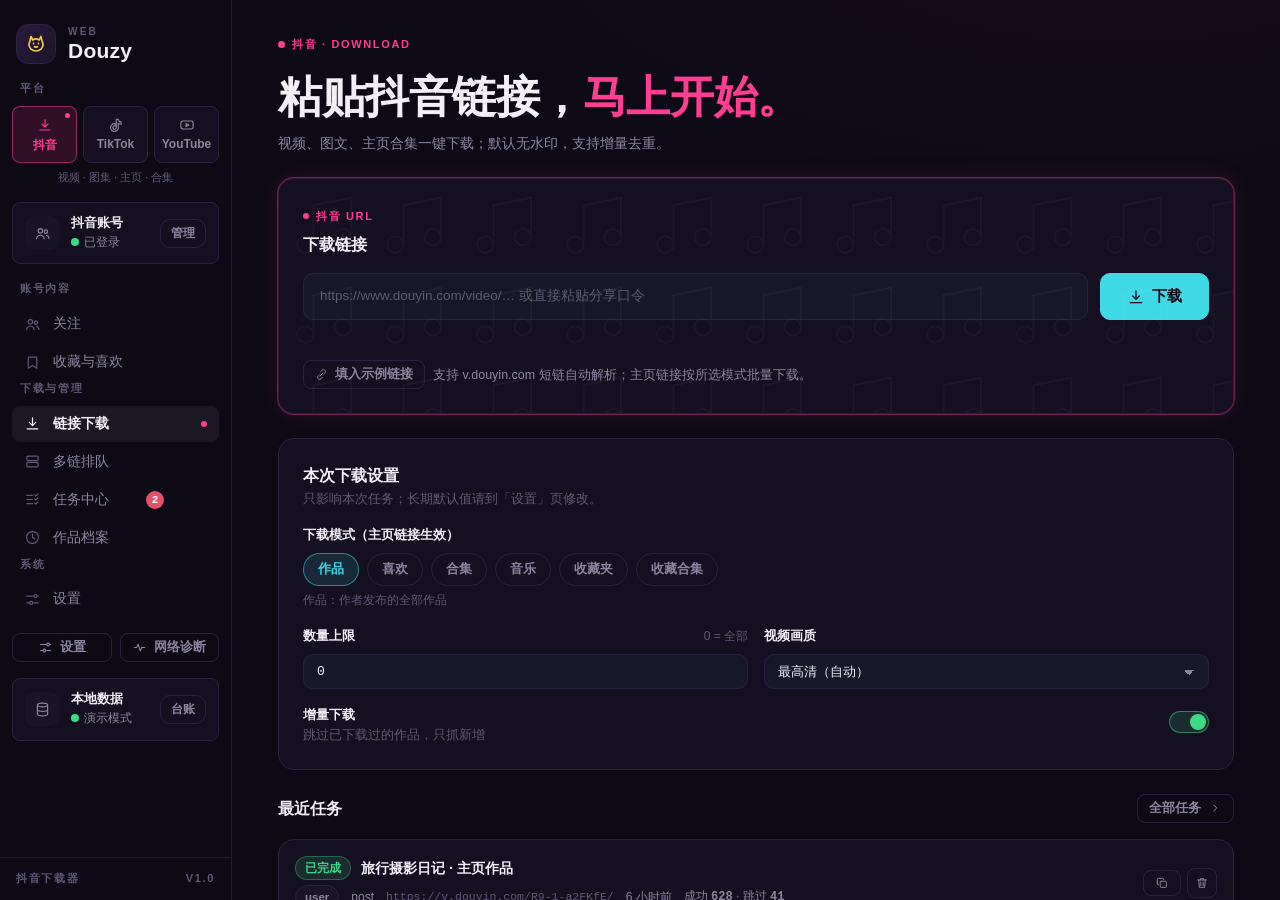
==== modules/douyin/webui/index.html @ 0e6dcd8a "baseline: pre-integration (dark-purple Douzy WebUI + tkinter entry, restored from backup-webui-20260" ====
<!DOCTYPE html>
<html lang="zh-CN">
<head>
  <meta charset="UTF-8">
  <meta name="viewport" content="width=device-width, initial-scale=1.0">
  <meta name="description" content="抖音下载器 Web UI — 按官方桌面端 Douzy 参考实现的网页版工作台">
  <title>Douzy · 抖音下载器 Web UI</title>
  <link rel="icon" type="image/png" href="assets/img/logo.png">
  <!-- 设计系统（改主题只动 tokens.css） -->
  <link rel="stylesheet" href="assets/css/tokens.css">
  <link rel="stylesheet" href="assets/css/base.css">
  <link rel="stylesheet" href="assets/css/layout.css">
  <link rel="stylesheet" href="assets/css/components.css">
</head>
<body>
  <noscript>
    <p style="padding:24px;font-family:sans-serif">本应用需要启用 JavaScript 才能运行。</p>
  </noscript>
  <!-- 应用根节点：app.js 会渲染侧边栏 + 主内容区 -->
  <div id="app"></div>

  <!-- 依赖顺序：配置 → 图标 → 工具 → 数据 → 存储 → API → 路由 → 组件 → 骨架 → 页面 -->
  <script src="assets/js/config.js"></script>
  <script src="assets/js/icons.js"></script>
  <script src="assets/js/utils.js"></script>
  <script src="assets/js/mock-data.js"></script>
  <script src="assets/js/store.js"></script>
  <script src="assets/js/api.js"></script>
  <script src="assets/js/router.js"></script>
  <script src="assets/js/components.js"></script>
  <script src="assets/js/app.js"></script>
  <script src="assets/js/pages/workbench.js"></script>
  <script src="assets/js/pages/tasks.js"></script>
  <script src="assets/js/pages/creators.js"></script>
  <script src="assets/js/pages/favorites.js"></script>
  <script src="assets/js/pages/queue.js"></script>
  <script src="assets/js/pages/archive.js"></script>
  <script src="assets/js/pages/settings.js"></script>
</body>
</html>
---- modules/douyin/webui/assets/css/tokens.css ----
/* ============================================================
 * tokens.css — 设计变量（全站唯一取色/取尺寸来源）
 * ------------------------------------------------------------
 * ★ 改主题 = 只改这个文件。
 *   色板取自官方桌面端参考截图（深色紫黑底 + 抖音品红/青双色）。
 *   间距系统为 8pt 网格（4/8/12/16/24/32/48/64）。
 *   想做浅色主题：在 [data-theme="light"] 里覆盖同名变量即可。
 * ============================================================ */
:root {
  /* —— 基底 —— */
  --bg: #0d0a16;            /* 页面背景（带紫调近黑，勿改纯黑） */
  --bg-soft: #100c1c;       /* 略亮一档的背景 */
  --panel: #151021;         /* 卡片/面板底 */
  --panel-2: #1a1428;       /* 悬浮/第二层面板 */
  --line: #2a2340;          /* 描边/分隔线（低饱和紫灰） */
  --line-soft: #221b34;     /* 更弱的分隔线 */

  /* —— 品牌强调（双色体系） —— */
  --pink: #ff3e93;          /* 抖音品红：标题强调、选中态、品牌点 */
  --pink-soft: rgba(255, 62, 147, 0.14);
  --cyan: #3fd8e5;          /* 青色：主按钮、输入框焦点、链接 */
  --cyan-dim: rgba(63, 216, 229, 0.12);

  /* —— 语义状态（功能性用色，不参与装饰） —— */
  --green: #3ddc84;
  --green-soft: rgba(61, 220, 132, 0.14);
  --red: #e0536b;
  --red-soft: rgba(224, 83, 107, 0.16);
  --amber: #f5c84c;         /* 猫黄，兼作警告色 */
  --amber-soft: rgba(245, 200, 76, 0.14);

  /* —— 文字层级 —— */
  --text: #f2eff7;
  --muted: #8b86a0;
  --faint: #5e5875;
  --invert: #0d0a16;        /* 实色按钮上的深色文字 */

  /* —— 字体（不依赖任何远程字体） —— */
  --font-sans: "MiSans", "HarmonyOS Sans SC", "PingFang SC", "Microsoft YaHei", "Noto Sans SC", sans-serif;
  --font-mono: "JetBrains Mono", "Cascadia Code", "SF Mono", Consolas, "Courier New", monospace;

  /* —— 字号阶梯 —— */
  --fs-display: 44px;   /* 工作台大标题 */
  --fs-h1: 22px;        /* 页标题 */
  --fs-h2: 16px;        /* 卡片标题 */
  --fs-body: 14px;      /* 正文 */
  --fs-small: 12.5px;   /* 次要信息 */
  --fs-label: 11px;     /* 标签/大字距小字 */

  /* —— 间距（8pt 网格） —— */
  --sp-1: 4px;
  --sp-2: 8px;
  --sp-3: 12px;
  --sp-4: 16px;
  --sp-5: 24px;
  --sp-6: 32px;
  --sp-7: 48px;
  --sp-8: 64px;

  /* —— 圆角（跟随参考：卡大、控件中、徽章全圆） —— */
  --r-card: 16px;
  --r-input: 10px;
  --r-small: 8px;
  --r-pill: 999px;

  /* —— 布局尺寸 —— */
  --sidebar-w: 232px;
  --content-max: 1020px;    /* 参考界面主内容列宽 */

  /* —— 描边光效（选中态/主卡片的品牌光晕，仅小面积使用） —— */
  --glow-pink: 0 0 0 1px rgba(255, 62, 147, 0.4), 0 0 24px rgba(255, 62, 147, 0.12);
  --glow-cyan: 0 0 0 1px rgba(63, 216, 229, 0.45), 0 0 20px rgba(63, 216, 229, 0.1);

  /* —— 动效 —— */
  --ease: cubic-bezier(0.16, 1, 0.3, 1);
  --t-fast: 0.16s var(--ease);
  --t-med: 0.3s var(--ease);

  /* —— z-index 层级（全站只用这五档） —— */
  --z-nav: 10;
  --z-modal: 60;
  --z-toast: 80;
}

/* 浅色主题占位：设置页切换主题时给 <html> 加 data-theme="light" */
[data-theme="light"] {
  --bg: #f4f2f8;
  --bg-soft: #edeaf4;
  --panel: #ffffff;
  --panel-2: #faf8fd;
  --line: #ddd7ea;
  --line-soft: #e9e5f2;
  --pink: #e0297c;
  --pink-soft: rgba(224, 41, 124, 0.1);
  --cyan: #0899a8;
  --cyan-dim: rgba(8, 153, 168, 0.1);
  --green: #14934f;
  --green-soft: rgba(20, 147, 79, 0.12);
  --red: #c43a52;
  --red-soft: rgba(196, 58, 82, 0.12);
  --amber: #a87b16;
  --amber-soft: rgba(168, 123, 22, 0.12);
  --text: #221d31;
  --muted: #6b6580;
  --faint: #9c96ae;
  --invert: #ffffff;
}
---- modules/douyin/webui/assets/css/base.css ----
/* ============================================================
 * base.css — Reset 与基础元素
 * ============================================================ */
*,
*::before,
*::after {
  box-sizing: border-box;
}

html,
body {
  margin: 0;
  padding: 0;
  height: 100%;
}

body {
  background: var(--bg);
  color: var(--text);
  font-family: var(--font-sans);
  font-size: var(--fs-body);
  line-height: 1.6;
  -webkit-font-smoothing: antialiased;
  text-rendering: optimizeLegibility;
}

/* 页面级滚动放在主内容区，侧边栏固定 */
#app {
  display: flex;
  height: 100vh;
  overflow: hidden;
}

h1, h2, h3, h4, p {
  margin: 0;
}

a {
  color: var(--cyan);
  text-decoration: none;
}

a:hover {
  text-decoration: underline;
}

code,
.mono {
  font-family: var(--font-mono);
  font-size: 0.92em;
}

button {
  font-family: inherit;
}

::selection {
  background: var(--pink-soft);
  color: var(--text);
}

/* 焦点可见性（键盘可达性） */
:focus-visible {
  outline: 2px solid var(--cyan);
  outline-offset: 2px;
  border-radius: 4px;
}

/* 滚动条（深色系） */
::-webkit-scrollbar {
  width: 10px;
  height: 10px;
}
::-webkit-scrollbar-thumb {
  background: var(--line);
  border-radius: 5px;
  border: 2px solid var(--bg);
}
::-webkit-scrollbar-thumb:hover {
  background: var(--faint);
}
::-webkit-scrollbar-track {
  background: transparent;
}

/* 图标基线对齐 */
.i {
  flex: none;
  vertical-align: -0.18em;
}

/* 大字距小标签（DESKTOP / Download 等） */
.tag-caps {
  font-size: var(--fs-label);
  letter-spacing: 0.15em;
  text-transform: uppercase;
  color: var(--faint);
  font-weight: 600;
}

/* 数字统一等宽 */
.num {
  font-family: var(--font-mono);
  font-variant-numeric: tabular-nums;
}

/* 无障碍：仅屏幕阅读器可见 */
.sr-only {
  position: absolute;
  width: 1px;
  height: 1px;
  padding: 0;
  margin: -1px;
  overflow: hidden;
  clip: rect(0 0 0 0);
  white-space: nowrap;
  border: 0;
}

/* 动效偏好：减少动画 */
@media (prefers-reduced-motion: reduce) {
  *,
  *::before,
  *::after {
    animation-duration: 0.01ms !important;
    animation-iteration-count: 1 !important;
    transition-duration: 0.01ms !important;
  }
}
---- modules/douyin/webui/assets/css/layout.css ----
/* ============================================================
 * layout.css — 应用骨架布局（侧边栏 / 主区 / 内容列 / 响应式）
 * ============================================================ */

/* ---------- 侧边栏 ---------- */
.sidebar {
  width: var(--sidebar-w);
  flex: none;
  display: flex;
  flex-direction: column;
  border-right: 1px solid var(--line-soft);
  background: var(--bg);
  overflow-y: auto;
  overflow-x: hidden;
  position: relative;
  z-index: var(--z-nav);
}

/* Logo 区 */
.brand {
  padding: var(--sp-5) var(--sp-4) var(--sp-4);
  display: flex;
  align-items: center;
  gap: var(--sp-3);
}

.brand__mark {
  width: 40px;
  height: 40px;
  border-radius: 12px;
  background: linear-gradient(135deg, #2a1b3d, #1a1428);
  border: 1px solid var(--line);
  display: grid;
  place-items: center;
  color: var(--amber);
}

.brand__word {
  font-size: 21px;
  font-weight: 800;
  letter-spacing: 0.01em;
  color: var(--text);
  line-height: 1.1;
}

.brand__env {
  display: block;
  font-size: 10px;
  letter-spacing: 0.22em;
  color: var(--faint);
  font-weight: 600;
  margin-bottom: 2px;
}

/* 侧边栏分区 */
.side-section {
  padding: 0 var(--sp-3) var(--sp-4);
}

.side-label {
  padding: 0 var(--sp-2) var(--sp-2);
}

/* 平台分段控件 */
.platform-switch {
  display: grid;
  grid-template-columns: repeat(3, 1fr);
  gap: 6px;
}

.platform-btn {
  position: relative;
  display: flex;
  flex-direction: column;
  align-items: center;
  gap: 3px;
  padding: 10px 4px 8px;
  background: var(--panel);
  border: 1px solid var(--line);
  border-radius: var(--r-small);
  color: var(--muted);
  cursor: pointer;
  font-size: 12px;
  font-weight: 600;
  transition: color var(--t-fast), border-color var(--t-fast), background var(--t-fast);
}

.platform-btn .i {
  margin-bottom: 1px;
}

.platform-btn:hover {
  color: var(--text);
  border-color: var(--faint);
}

.platform-btn.is-active {
  color: var(--pink);
  border-color: rgba(255, 62, 147, 0.5);
  background: var(--pink-soft);
}

.platform-btn.is-active[data-dot="cyan"] {
  color: var(--cyan);
  border-color: rgba(63, 216, 229, 0.5);
  background: var(--cyan-dim);
}

.platform-btn.is-active[data-dot="red"] {
  color: #ff6b57;
  border-color: rgba(255, 107, 87, 0.5);
  background: rgba(255, 107, 87, 0.12);
}

.platform-btn__dot {
  position: absolute;
  top: 6px;
  right: 6px;
  width: 5px;
  height: 5px;
  border-radius: 50%;
  background: var(--pink);
  opacity: 0;
  transition: opacity var(--t-fast);
}

.platform-btn.is-active .platform-btn__dot {
  opacity: 1;
}

.platform-sub {
  margin: 6px 2px 0;
  font-size: 11px;
  color: var(--faint);
  text-align: center;
  min-height: 16px;
}

/* 账号卡 / 数据卡 */
.side-card {
  display: flex;
  align-items: center;
  gap: var(--sp-3);
  padding: var(--sp-3);
  background: var(--panel);
  border: 1px solid var(--line);
  border-radius: var(--r-small);
}

.side-card__icon {
  width: 34px;
  height: 34px;
  flex: none;
  border-radius: 9px;
  display: grid;
  place-items: center;
  background: var(--panel-2);
  color: var(--muted);
}

.side-card__body {
  flex: 1;
  min-width: 0;
}

.side-card__title {
  font-size: 13px;
  font-weight: 600;
  color: var(--text);
  line-height: 1.3;
}

.side-card__meta {
  display: flex;
  align-items: center;
  gap: 5px;
  font-size: 11.5px;
  color: var(--muted);
  margin-top: 1px;
}

.side-card .btn--ghost {
  padding: 5px 10px;
  font-size: 12px;
}

/* 菜单 */
.nav {
  display: flex;
  flex-direction: column;
  gap: 2px;
}

.nav__item {
  display: flex;
  align-items: center;
  gap: var(--sp-3);
  width: 100%;
  padding: 9px var(--sp-3);
  border: 0;
  border-radius: var(--r-small);
  background: transparent;
  color: var(--muted);
  font-size: 13.5px;
  font-weight: 500;
  text-align: left;
  cursor: pointer;
  transition: background var(--t-fast), color var(--t-fast);
}

.nav__item .i {
  color: var(--faint);
  transition: color var(--t-fast);
}

.nav__item:hover {
  background: rgba(255, 255, 255, 0.04);
  color: var(--text);
}

.nav__item:hover .i {
  color: var(--muted);
}

.nav__item.is-active {
  background: rgba(255, 255, 255, 0.06);
  color: var(--text);
  font-weight: 600;
}

.nav__item.is-active .i {
  color: var(--text);
}

.nav__item.is-active .nav__dot {
  opacity: 1;
}

.nav__dot {
  width: 6px;
  height: 6px;
  border-radius: 50%;
  background: var(--pink);
  margin-left: auto;
  opacity: 0;
  transition: opacity var(--t-fast);
}

.nav__badge {
  margin-left: auto;
  min-width: 18px;
  height: 18px;
  padding: 0 6px;
  border-radius: var(--r-pill);
  background: var(--red);
  color: #fff;
  font-size: 11px;
  font-weight: 700;
  display: inline-flex;
  align-items: center;
  justify-content: center;
  font-family: var(--font-mono);
}

.nav__badge[hidden] {
  display: none;
}

/* 系统按钮排 */
.side-actions {
  display: grid;
  grid-template-columns: 1fr 1fr;
  gap: 8px;
}

.side-actions .btn {
  justify-content: center;
}

/* 底部版本条 */
.side-footer {
  margin-top: auto;
  padding: var(--sp-3) var(--sp-4);
  display: flex;
  justify-content: space-between;
  border-top: 1px solid var(--line-soft);
}

/* ---------- 主区 ---------- */
.main {
  flex: 1;
  min-width: 0;
  overflow-y: auto;
  background: var(--bg);
  background-image: radial-gradient(1200px 500px at 85% -10%, rgba(255, 62, 147, 0.05), transparent 60%);
}

.content {
  max-width: var(--content-max);
  margin: 0 auto;
  padding: var(--sp-6) var(--sp-6) var(--sp-8);
}

/* 面包屑 */
.crumb {
  display: inline-flex;
  align-items: center;
  gap: 7px;
  font-size: var(--fs-label);
  letter-spacing: 0.15em;
  text-transform: uppercase;
  color: var(--acc, var(--pink));
  font-weight: 700;
}

.crumb__dot {
  width: 7px;
  height: 7px;
  border-radius: 50%;
  background: var(--acc, var(--pink));
}

/* 页标题 */
.page-head {
  margin: var(--sp-4) 0 var(--sp-5);
}

.page-title {
  font-size: var(--fs-display);
  font-weight: 800;
  line-height: 1.22;
  letter-spacing: -0.01em;
}

.page-title .accent {
  color: var(--acc, var(--pink));
}

.page-sub {
  margin-top: var(--sp-2);
  color: var(--muted);
  font-size: var(--fs-body);
  max-width: 62ch;
}

/* 紧凑版页头（非工作台页面） */
.page-head--compact .page-title {
  font-size: var(--fs-h1);
}

.page-head--compact {
  margin-bottom: var(--sp-5);
}

.page-head__row {
  display: flex;
  align-items: flex-end;
  justify-content: space-between;
  gap: var(--sp-4);
  flex-wrap: wrap;
}

/* ---------- 响应式 ---------- */
@media (max-width: 1180px) {
  :root {
    --content-max: 100%;
  }
}

@media (max-width: 900px) {
  #app {
    flex-direction: column;
  }

  .sidebar {
    width: 100%;
    border-right: 0;
    border-bottom: 1px solid var(--line-soft);
    flex-direction: row;
    flex-wrap: wrap;
    align-items: center;
    gap: var(--sp-2);
    padding: var(--sp-2) var(--sp-3);
    overflow: visible;
  }

  .brand {
    padding: 0;
  }

  .brand__word {
    font-size: 16px;
  }

  .brand__mark {
    width: 32px;
    height: 32px;
    border-radius: 9px;
  }

  .side-section {
    padding: 0;
    display: flex;
    align-items: center;
    gap: var(--sp-2);
  }

  .side-label {
    display: none;
  }

  .platform-switch {
    display: flex;
  }

  .platform-btn {
    flex-direction: row;
    padding: 6px 10px;
    gap: 5px;
  }

  .platform-btn .i {
    margin: 0;
  }

  .platform-sub,
  .side-card,
  .side-actions,
  .side-footer {
    display: none;
  }

  .nav {
    flex-direction: row;
    flex-wrap: wrap;
    gap: 4px;
  }

  .nav__item {
    padding: 6px 10px;
    font-size: 12.5px;
  }

  .main {
    overflow: visible;
  }

  .content {
    padding: var(--sp-4);
  }

  .page-title {
    font-size: 30px;
  }
}

@media (max-width: 560px) {
  .page-title {
    font-size: 24px;
  }

  .content {
    padding: var(--sp-3);
  }
}
---- modules/douyin/webui/assets/css/components.css ----
/* ============================================================
 * components.css — 可复用组件样式
 * ------------------------------------------------------------
 * 组件清单：按钮 / 输入组 / 卡片 / 徽章 / 状态点 / 表格 /
 * 列表行 / 空态 / 加载骨架 / 进度条 / 弹窗 / 提示条 / 表单控件 /
 * 头像 / 封面占位 / 错误面板 / 分页切换(tab)
 * ============================================================ */

/* ---------- 按钮 ---------- */
.btn {
  display: inline-flex;
  align-items: center;
  justify-content: center;
  gap: 7px;
  padding: 9px 16px;
  border-radius: var(--r-input);
  border: 1px solid var(--line);
  background: var(--panel);
  color: var(--text);
  font-size: 13.5px;
  font-weight: 600;
  cursor: pointer;
  transition: transform var(--t-fast), background var(--t-fast),
    border-color var(--t-fast), color var(--t-fast), opacity var(--t-fast);
  white-space: nowrap;
  user-select: none;
}

.btn:hover {
  border-color: var(--faint);
  background: var(--panel-2);
}

.btn:active {
  transform: translateY(1px) scale(0.99);
}

.btn:disabled {
  opacity: 0.45;
  cursor: not-allowed;
  transform: none;
}

.btn--primary {
  background: var(--cyan);
  border-color: var(--cyan);
  color: var(--invert);
  font-weight: 700;
}

.btn--primary:hover {
  background: #5fe0eb;
  border-color: #5fe0eb;
}

.btn--pink {
  background: var(--pink);
  border-color: var(--pink);
  color: #fff;
  font-weight: 700;
}

.btn--pink:hover {
  background: #ff5da4;
  border-color: #ff5da4;
}

.btn--ghost {
  background: transparent;
  border-color: var(--line);
  color: var(--muted);
}

.btn--ghost:hover {
  color: var(--text);
  border-color: var(--faint);
  background: transparent;
}

.btn--danger {
  background: transparent;
  border-color: rgba(224, 83, 107, 0.5);
  color: var(--red);
}

.btn--danger:hover {
  background: var(--red-soft);
  border-color: var(--red);
}

.btn--sm {
  padding: 5px 11px;
  font-size: 12.5px;
  border-radius: var(--r-small);
}

.btn--icon {
  padding: 7px;
  border-radius: var(--r-small);
}

.btn--lg {
  padding: 13px 26px;
  font-size: 15px;
}

/* ---------- 输入组（大输入框 + 主按钮，工作台核心控件） ---------- */
.input-group {
  display: flex;
  gap: var(--sp-3);
  align-items: stretch;
}

.input,
.input-group input,
.input-group textarea,
select.input,
textarea.input {
  flex: 1;
  min-width: 0;
  padding: 13px 16px;
  border-radius: var(--r-input);
  border: 1px solid var(--line);
  background: rgba(63, 216, 229, 0.04);
  color: var(--text);
  font-family: var(--font-mono);
  font-size: 13.5px;
  transition: border-color var(--t-fast), box-shadow var(--t-fast), background var(--t-fast);
}

.input::placeholder {
  color: var(--faint);
  font-family: var(--font-sans);
}

.input:focus {
  outline: none;
  border-color: var(--cyan);
  box-shadow: var(--glow-cyan);
  background: rgba(63, 216, 229, 0.06);
}

.input.is-invalid {
  border-color: var(--red);
  background: var(--red-soft);
}

textarea.input {
  resize: vertical;
  min-height: 120px;
  line-height: 1.7;
}

select.input {
  font-family: var(--font-sans);
  appearance: none;
  background-image: linear-gradient(45deg, transparent 50%, var(--muted) 50%),
    linear-gradient(135deg, var(--muted) 50%, transparent 50%);
  background-position: calc(100% - 19px) 55%, calc(100% - 14px) 55%;
  background-size: 5px 5px;
  background-repeat: no-repeat;
  padding-right: 36px;
  cursor: pointer;
}

select.input option {
  background: var(--panel);
  color: var(--text);
}

/* ---------- 平台强调色（工作台页面容器上加 .acc-xxx） ---------- */
.acc-pink  { --acc: var(--pink);  --acc-soft: var(--pink-soft);  --acc-glow: var(--glow-pink); }
.acc-cyan  { --acc: var(--cyan);  --acc-soft: var(--cyan-dim);   --acc-glow: var(--glow-cyan); }
.acc-amber { --acc: var(--amber); --acc-soft: var(--amber-soft); --acc-glow: 0 0 0 1px rgba(245, 200, 76, 0.45), 0 0 20px rgba(245, 200, 76, 0.1); }

/* ---------- 卡片 ---------- */
.card {
  background: var(--panel);
  border: 1px solid var(--line);
  border-radius: var(--r-card);
  padding: var(--sp-5);
  position: relative;
}

.card--hero {
  border-color: var(--acc-soft, rgba(255, 62, 147, 0.35));
  box-shadow: var(--acc-glow, var(--glow-pink));
  overflow: hidden;
}

.card--hero::before {
  content: "";
  position: absolute;
  inset: 0;
  background-image: url("data:image/svg+xml,%3Csvg xmlns='http://www.w3.org/2000/svg' width='90' height='90' viewBox='0 0 24 24' fill='none' stroke='%23ffffff' stroke-width='0.5'%3E%3Ccircle cx='7' cy='17.5' r='2.2'/%3E%3Ccircle cx='17' cy='15.5' r='2.2'/%3E%3Cpath d='M9.2 17.5V7l10-2v10.5'/%3E%3C/svg%3E");
  opacity: 0.035;
  pointer-events: none;
}

.card--flat {
  padding: 0;
  overflow: hidden;
}

.card__label {
  display: inline-flex;
  align-items: center;
  gap: 7px;
  font-size: var(--fs-label);
  letter-spacing: 0.15em;
  text-transform: uppercase;
  color: var(--acc, var(--pink));
  font-weight: 700;
}

.card__label-dot {
  width: 6px;
  height: 6px;
  border-radius: 50%;
  background: var(--acc, var(--pink));
}

.card__title {
  font-size: var(--fs-h2);
  font-weight: 700;
  margin-top: 6px;
}

/* 分区卡片网格 */
.grid {
  display: grid;
  gap: var(--sp-4);
}

.grid--2 {
  grid-template-columns: repeat(2, 1fr);
}

.grid--3 {
  grid-template-columns: repeat(3, 1fr);
}

.grid--4 {
  grid-template-columns: repeat(4, 1fr);
}

@media (max-width: 900px) {
  .grid--3,
  .grid--4 {
    grid-template-columns: repeat(2, 1fr);
  }
}

@media (max-width: 560px) {
  .grid--2,
  .grid--3,
  .grid--4 {
    grid-template-columns: 1fr;
  }
}

/* ---------- 徽章 / 状态 ---------- */
.badge {
  display: inline-flex;
  align-items: center;
  gap: 5px;
  padding: 2px 9px;
  border-radius: var(--r-pill);
  font-size: 11.5px;
  font-weight: 600;
  border: 1px solid var(--line);
  color: var(--muted);
  background: var(--panel-2);
  white-space: nowrap;
}

.badge--green { color: var(--green); border-color: rgba(61, 220, 132, 0.35); background: var(--green-soft); }
.badge--red { color: var(--red); border-color: rgba(224, 83, 107, 0.4); background: var(--red-soft); }
.badge--cyan { color: var(--cyan); border-color: rgba(63, 216, 229, 0.35); background: var(--cyan-dim); }
.badge--pink { color: var(--pink); border-color: rgba(255, 62, 147, 0.4); background: var(--pink-soft); }
.badge--amber { color: var(--amber); border-color: rgba(245, 200, 76, 0.4); background: var(--amber-soft); }
.badge--faint { color: var(--faint); }

.dot {
  width: 8px;
  height: 8px;
  flex: none;
  border-radius: 50%;
  display: inline-block;
}

.dot--green { background: var(--green); }
.dot--pink { background: var(--pink); }
.dot--cyan { background: var(--cyan); }
.dot--red { background: var(--red); }
.dot--amber { background: var(--amber); }
.dot--faint { background: var(--faint); }

.dot--pulse {
  animation: pulse 1.6s ease-in-out infinite;
}

@keyframes pulse {
  0%, 100% { opacity: 1; }
  50% { opacity: 0.35; }
}

/* ---------- 表格 ---------- */
.table-wrap {
  border: 1px solid var(--line);
  border-radius: var(--r-card);
  overflow: hidden;
  background: var(--panel);
}

.table {
  width: 100%;
  border-collapse: collapse;
  font-size: 13px;
}

.table th {
  text-align: left;
  padding: 11px 16px;
  font-size: var(--fs-label);
  letter-spacing: 0.1em;
  text-transform: uppercase;
  color: var(--faint);
  font-weight: 700;
  border-bottom: 1px solid var(--line);
  background: var(--panel-2);
  white-space: nowrap;
}

.table td {
  padding: 13px 16px;
  border-bottom: 1px solid var(--line-soft);
  vertical-align: middle;
}

.table tr:last-child td {
  border-bottom: 0;
}

.table tbody tr {
  transition: background var(--t-fast);
}

.table tbody tr:hover {
  background: rgba(255, 255, 255, 0.025);
}

.table .num {
  text-align: right;
}

.table th.num {
  text-align: right;
}

/* ---------- 列表行（任务/作品通用行） ---------- */
.row-item {
  display: flex;
  align-items: center;
  gap: var(--sp-4);
  padding: var(--sp-4);
  border: 1px solid var(--line);
  border-radius: var(--r-card);
  background: var(--panel);
  transition: border-color var(--t-fast), background var(--t-fast);
}

.row-item:hover {
  border-color: var(--faint);
}

.row-item__main {
  flex: 1;
  min-width: 0;
}

.row-item__title {
  font-weight: 600;
  font-size: 14px;
  color: var(--text);
  overflow: hidden;
  text-overflow: ellipsis;
  white-space: nowrap;
}

.row-item__meta {
  display: flex;
  align-items: center;
  flex-wrap: wrap;
  gap: 6px var(--sp-3);
  margin-top: 5px;
  font-size: 12px;
  color: var(--muted);
}

.row-item__meta .mono {
  color: var(--faint);
  font-size: 11.5px;
}

.row-item__actions {
  display: flex;
  align-items: center;
  gap: 6px;
  flex: none;
}

/* ---------- 空状态 ---------- */
.empty {
  text-align: center;
  padding: var(--sp-8) var(--sp-5);
  border: 1px dashed var(--line);
  border-radius: var(--r-card);
  color: var(--muted);
}

.empty__icon {
  color: var(--faint);
  margin-bottom: var(--sp-3);
}

.empty__title {
  font-size: 15px;
  font-weight: 700;
  color: var(--text);
  margin-bottom: 4px;
}

.empty__desc {
  font-size: 13px;
}

/* ---------- 加载骨架 ---------- */
.skeleton {
  border-radius: var(--r-card);
  border: 1px solid var(--line-soft);
  background: linear-gradient(100deg, var(--panel) 40%, var(--panel-2) 50%, var(--panel) 60%);
  background-size: 200% 100%;
  animation: shimmer 1.4s linear infinite;
}

.skeleton--row {
  height: 72px;
  margin-bottom: var(--sp-3);
}

.skeleton--card {
  height: 200px;
}

@keyframes shimmer {
  to { background-position: -200% 0; }
}

/* ---------- 进度条 ---------- */
.progress {
  height: 6px;
  border-radius: var(--r-pill);
  background: var(--panel-2);
  border: 1px solid var(--line-soft);
  overflow: hidden;
  flex: 1;
  min-width: 80px;
}

.progress__bar {
  height: 100%;
  border-radius: var(--r-pill);
  background: var(--cyan);
  transition: width 0.4s var(--ease);
}

.progress__bar--green { background: var(--green); }
.progress__bar--red { background: var(--red); }
.progress__bar--pink { background: var(--pink); }

/* ---------- 弹窗 ---------- */
.modal-mask {
  position: fixed;
  inset: 0;
  background: rgba(6, 4, 12, 0.72);
  backdrop-filter: blur(4px);
  display: grid;
  place-items: center;
  padding: var(--sp-5);
  z-index: var(--z-modal);
  animation: fadeIn 0.18s var(--ease);
}

.modal {
  width: min(560px, 100%);
  max-height: min(82vh, 720px);
  display: flex;
  flex-direction: column;
  background: var(--panel);
  border: 1px solid var(--line);
  border-radius: var(--r-card);
  box-shadow: 0 24px 80px rgba(0, 0, 0, 0.5);
  animation: slideUp 0.22s var(--ease);
}

.modal--wide {
  width: min(760px, 100%);
}

.modal__head {
  display: flex;
  align-items: center;
  justify-content: space-between;
  gap: var(--sp-4);
  padding: var(--sp-4) var(--sp-5);
  border-bottom: 1px solid var(--line-soft);
}

.modal__title {
  font-size: 16px;
  font-weight: 700;
}

.modal__body {
  padding: var(--sp-5);
  overflow-y: auto;
}

.modal__foot {
  display: flex;
  justify-content: flex-end;
  gap: var(--sp-3);
  padding: var(--sp-4) var(--sp-5);
  border-top: 1px solid var(--line-soft);
}

@keyframes fadeIn {
  from { opacity: 0; }
}

@keyframes slideUp {
  from { opacity: 0; transform: translateY(14px); }
}

/* ---------- 提示条（toast） ---------- */
.toast-wrap {
  position: fixed;
  bottom: var(--sp-5);
  left: 50%;
  transform: translateX(-50%);
  display: flex;
  flex-direction: column;
  align-items: center;
  gap: var(--sp-2);
  z-index: var(--z-toast);
  pointer-events: none;
}

.toast {
  display: inline-flex;
  align-items: center;
  gap: 8px;
  padding: 10px 18px;
  border-radius: var(--r-pill);
  background: var(--panel-2);
  border: 1px solid var(--line);
  color: var(--text);
  font-size: 13px;
  font-weight: 600;
  box-shadow: 0 12px 40px rgba(0, 0, 0, 0.45);
  animation: slideUp 0.2s var(--ease);
}

.toast--ok .i { color: var(--green); }
.toast--err { border-color: rgba(224, 83, 107, 0.5); }
.toast--err .i { color: var(--red); }

/* ---------- 表单 ---------- */
.form-item {
  margin-bottom: var(--sp-4);
}

.form-item__label {
  display: flex;
  justify-content: space-between;
  align-items: baseline;
  font-size: 13px;
  font-weight: 600;
  color: var(--text);
  margin-bottom: 7px;
}

.form-item__desc {
  font-size: 12px;
  color: var(--faint);
  font-weight: 400;
  margin-top: 5px;
}

.form-item .input {
  width: 100%;
  padding: 9px 13px;
  font-size: 13px;
}

.form-item input[type="number"].input {
  font-family: var(--font-mono);
}

/* 开关 */
.switch {
  position: relative;
  width: 40px;
  height: 22px;
  flex: none;
  border-radius: var(--r-pill);
  background: var(--panel-2);
  border: 1px solid var(--line);
  cursor: pointer;
  transition: background var(--t-fast), border-color var(--t-fast);
  padding: 0;
}

.switch::after {
  content: "";
  position: absolute;
  top: 2px;
  left: 2px;
  width: 16px;
  height: 16px;
  border-radius: 50%;
  background: var(--muted);
  transition: transform var(--t-fast), background var(--t-fast);
}

.switch[aria-checked="true"] {
  background: var(--green-soft);
  border-color: rgba(61, 220, 132, 0.5);
}

.switch[aria-checked="true"]::after {
  transform: translateX(18px);
  background: var(--green);
}

/* 分段选项（模式多选 chips） */
.chips {
  display: flex;
  flex-wrap: wrap;
  gap: 8px;
}

.chip {
  padding: 7px 14px;
  border-radius: var(--r-pill);
  border: 1px solid var(--line);
  background: var(--panel);
  color: var(--muted);
  font-size: 12.5px;
  font-weight: 600;
  cursor: pointer;
  transition: all var(--t-fast);
}

.chip:hover {
  color: var(--text);
  border-color: var(--faint);
}

.chip.is-on {
  color: var(--cyan);
  border-color: rgba(63, 216, 229, 0.55);
  background: var(--cyan-dim);
}

/* ---------- 头像（作者首字块） ---------- */
.avatar {
  width: 42px;
  height: 42px;
  flex: none;
  border-radius: 50%;
  display: grid;
  place-items: center;
  font-size: 16px;
  font-weight: 800;
  color: var(--invert);
}

.avatar--sm { width: 30px; height: 30px; font-size: 12px; }
.avatar--lg { width: 52px; height: 52px; font-size: 20px; }

/* 6 色作者色板（colorIndex 0-5） */
.avatar[data-c="0"] { background: linear-gradient(135deg, #ff8fb7, #ff3e93); }
.avatar[data-c="1"] { background: linear-gradient(135deg, #7fe3ec, #3fd8e5); }
.avatar[data-c="2"] { background: linear-gradient(135deg, #b7a4ff, #7d5ff0); }
.avatar[data-c="3"] { background: linear-gradient(135deg, #ffe08a, #f5c84c); }
.avatar[data-c="4"] { background: linear-gradient(135deg, #8fe3b0, #3ddc84); }
.avatar[data-c="5"] { background: linear-gradient(135deg, #ffab8f, #ff6b57); }

/* ---------- 作品封面占位 ---------- */
.cover {
  position: relative;
  aspect-ratio: 3 / 4;
  border-radius: 12px;
  overflow: hidden;
  border: 1px solid var(--line);
  background: var(--panel-2);
}

.cover img {
  width: 100%;
  height: 100%;
  object-fit: cover;
  display: block;
}

/* 无图时的程序化封面：duotone 渐变 + 媒体图标 */
.cover--ph {
  display: grid;
  place-items: center;
  color: rgba(255, 255, 255, 0.55);
}

.cover--ph[data-c="0"] { background: linear-gradient(160deg, #4a1f38, #1a1428); }
.cover--ph[data-c="1"] { background: linear-gradient(160deg, #14424a, #12101f); }
.cover--ph[data-c="2"] { background: linear-gradient(160deg, #2d2454, #14101f); }
.cover--ph[data-c="3"] { background: linear-gradient(160deg, #4d3d14, #191423); }
.cover--ph[data-c="4"] { background: linear-gradient(160deg, #17452c, #111520); }
.cover--ph[data-c="5"] { background: linear-gradient(160deg, #4d2417, #181221); }

.cover__dur {
  position: absolute;
  right: 7px;
  bottom: 7px;
  padding: 1px 7px;
  border-radius: var(--r-pill);
  background: rgba(10, 8, 18, 0.78);
  color: #fff;
  font-size: 11px;
  font-weight: 600;
  font-family: var(--font-mono);
}

.cover__type {
  position: absolute;
  left: 7px;
  top: 7px;
}

/* ---------- 作品卡（封面 + 信息 + 操作） ---------- */
.work-card {
  background: var(--panel);
  border: 1px solid var(--line);
  border-radius: var(--r-card);
  overflow: hidden;
  transition: border-color var(--t-fast), transform var(--t-fast);
  display: flex;
  flex-direction: column;
}

.work-card:hover {
  border-color: var(--faint);
}

.work-card:hover .cover img {
  transform: scale(1.04);
}

.work-card .cover img {
  transition: transform 0.5s var(--ease);
}

.work-card__body {
  padding: 12px 14px 8px;
}

.work-card__title {
  font-size: 13px;
  font-weight: 600;
  line-height: 1.45;
  min-height: 2.9em;
  display: -webkit-box;
  -webkit-line-clamp: 2;
  -webkit-box-orient: vertical;
  overflow: hidden;
}

.work-card__meta {
  display: flex;
  flex-wrap: wrap;
  gap: 4px 10px;
  margin-top: 7px;
  font-size: 11.5px;
  color: var(--muted);
}

.work-card__actions {
  display: flex;
  gap: 4px;
  padding: 8px 10px 10px;
  margin-top: auto;
}

/* ---------- 错误面板 ---------- */
.error-box {
  text-align: center;
  padding: var(--sp-8) var(--sp-5);
  color: var(--muted);
}

.error-box__icon {
  color: var(--red);
  margin-bottom: var(--sp-3);
}

.error-box h3 {
  color: var(--text);
  margin-bottom: 6px;
}

/* ---------- Tab 切换 ---------- */
.tabs {
  display: inline-flex;
  gap: 4px;
  padding: 4px;
  border: 1px solid var(--line);
  border-radius: var(--r-pill);
  background: var(--panel);
}

.tab {
  padding: 7px 18px;
  border: 0;
  border-radius: var(--r-pill);
  background: transparent;
  color: var(--muted);
  font-size: 13px;
  font-weight: 600;
  cursor: pointer;
  transition: all var(--t-fast);
}

.tab:hover {
  color: var(--text);
}

.tab.is-on {
  background: var(--panel-2);
  color: var(--text);
  border: 1px solid var(--line);
}

/* ---------- 统计块 ---------- */
.stats {
  display: grid;
  grid-template-columns: repeat(4, 1fr);
  gap: var(--sp-4);
  margin-bottom: var(--sp-5);
}

.stat {
  padding: var(--sp-4) var(--sp-5);
  border: 1px solid var(--line);
  border-radius: var(--r-card);
  background: var(--panel);
}

.stat__label {
  font-size: var(--fs-label);
  letter-spacing: 0.12em;
  text-transform: uppercase;
  color: var(--faint);
  font-weight: 700;
}

.stat__value {
  font-family: var(--font-mono);
  font-size: 28px;
  font-weight: 700;
  line-height: 1.2;
  margin-top: 6px;
  font-variant-numeric: tabular-nums;
}

.stat__hint {
  font-size: 12px;
  color: var(--muted);
  margin-top: 2px;
}

@media (max-width: 900px) {
  .stats {
    grid-template-columns: repeat(2, 1fr);
  }
}

@media (max-width: 560px) {
  .stats {
    grid-template-columns: 1fr;
  }
}

/* ---------- 工具类 ---------- */
.muted { color: var(--muted); }
.faint { color: var(--faint); }
.small { font-size: var(--fs-small); }
.grow { flex: 1; min-width: 0; }
.mt-2 { margin-top: var(--sp-2); }
.mt-3 { margin-top: var(--sp-3); }
.mt-4 { margin-top: var(--sp-4); }
.mt-5 { margin-top: var(--sp-5); }
.mb-3 { margin-bottom: var(--sp-3); }
.mb-4 { margin-bottom: var(--sp-4); }
.mb-5 { margin-bottom: var(--sp-5); }
.flex { display: flex; align-items: center; gap: var(--sp-3); }
.flex-wrap { flex-wrap: wrap; }
.right { margin-left: auto; }
.ellipsis {
  overflow: hidden;
  text-overflow: ellipsis;
  white-space: nowrap;
}
.clamp-2 {
  display: -webkit-box;
  -webkit-line-clamp: 2;
  -webkit-box-orient: vertical;
  overflow: hidden;
}
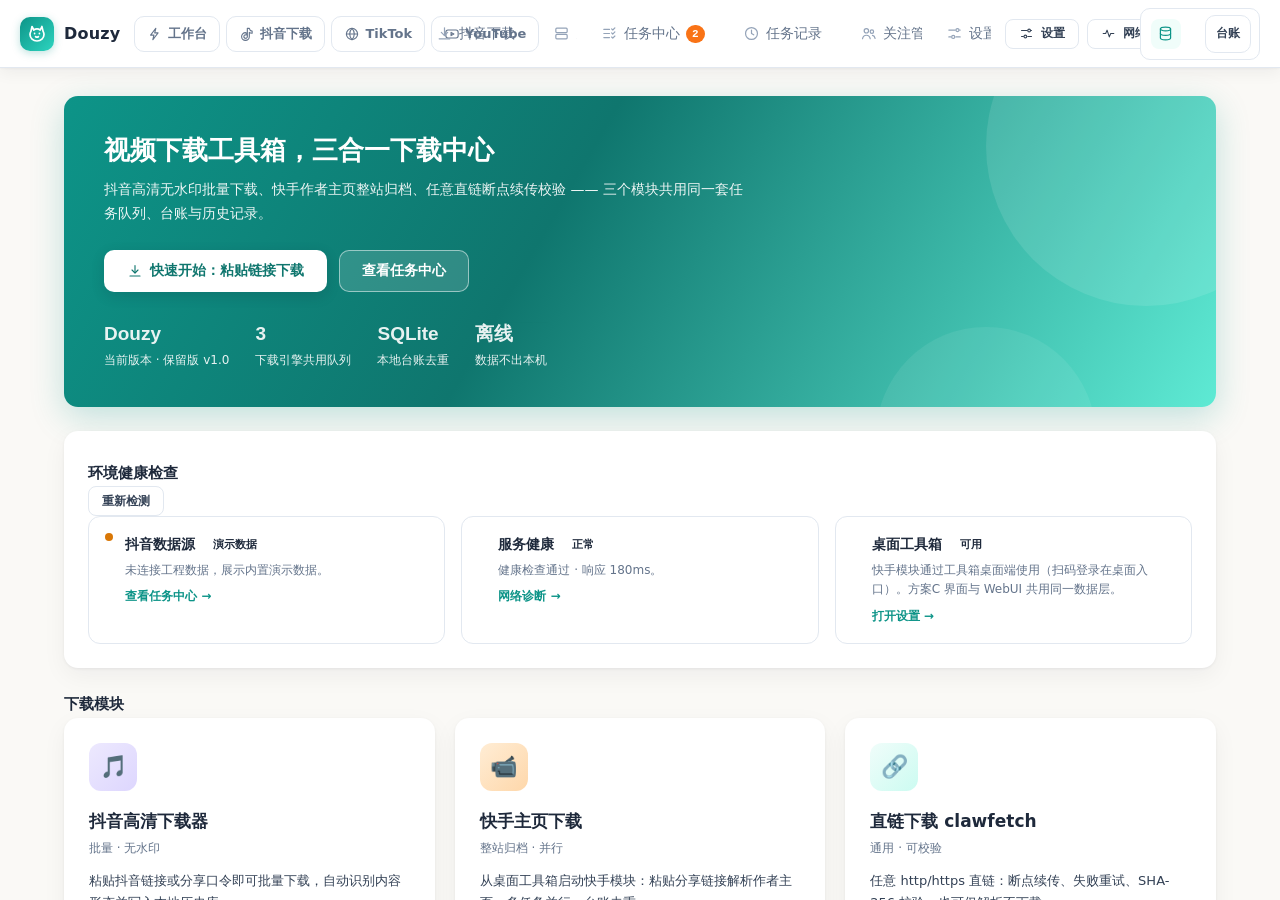
==== commit e93a2b8d: "feat(home): merge Plan-C workbench as app home (real health/stats/logs/tasks); nav rework; single de" ====
--- a/modules/douyin/webui/index.html
+++ b/modules/douyin/webui/index.html
@@ -11,6 +11,7 @@
   <link rel="stylesheet" href="assets/css/base.css">
   <link rel="stylesheet" href="assets/css/layout.css">
   <link rel="stylesheet" href="assets/css/components.css">
+  <link rel="stylesheet" href="assets/css/planc-home.css">
 </head>
 <body>
   <noscript>
@@ -35,6 +36,7 @@
   <script src="assets/js/pages/favorites.js"></script>
   <script src="assets/js/pages/queue.js"></script>
   <script src="assets/js/pages/archive.js"></script>
+  <script src="assets/js/pages/planc-home.js"></script>
   <script src="assets/js/pages/settings.js"></script>
 </body>
 </html>
--- a/modules/douyin/webui/assets/css/tokens.css
+++ b/modules/douyin/webui/assets/css/tokens.css
@@ -1,53 +1,111 @@
 /* ============================================================
  * tokens.css — 设计变量（全站唯一取色/取尺寸来源）
  * ------------------------------------------------------------
- * ★ 改主题 = 只改这个文件。
- *   色板取自官方桌面端参考截图（深色紫黑底 + 抖音品红/青双色）。
- *   间距系统为 8pt 网格（4/8/12/16/24/32/48/64）。
- *   想做浅色主题：在 [data-theme="light"] 里覆盖同名变量即可。
+ * ★ v2 已切换为「方案C-明亮商务风」UI 套件（DELIVERY/ui-kit-bright-business）。
+ *   套件原生变量以 --bb-* 前缀定义；下方旧变量名保留为别名，
+ *   全部指向套件取值 —— 既有 CSS/JS 内联引用无需改动即换肤。
+ *   间距 8pt 网格与旧版一致；字体改用套件系统字体栈。
  * ============================================================ */
 :root {
+  /* ====== 套件原生变量（bright-business） ====== */
+  --bb-bg: #FAF9F6;
+  --bb-card: #FFFFFF;
+  --bb-input-bg: #F8FAFC;
+  --bb-border: #E2E8F0;
+  --bb-border-soft: #F1F5F9;
+  --bb-hover-teal: #99F6E4;
+
+  --bb-primary: #0D9488;
+  --bb-primary-dark: #0F766E;
+  --bb-primary-light: #F0FDFA;
+  --bb-primary-grad: linear-gradient(135deg, #0D9488, #2DD4BF);
+
+  --bb-accent: #F97316;
+  --bb-accent-dark: #EA580C;
+  --bb-accent-soft: #FFF7ED;
+
+  --bb-success: #059669;
+  --bb-success-soft: #ECFDF5;
+  --bb-danger: #E11D48;
+  --bb-danger-soft: #FFF1F2;
+  --bb-danger-border: #FBCFE8;
+  --bb-warning: #D97706;
+  --bb-warning-soft: #FFFBEB;
+
+  --bb-text: #334155;
+  --bb-text-strong: #0F172A;
+  --bb-heading: #1E293B;
+  --bb-text-secondary: #64748B;
+  --bb-faint: #94A3B8;
+  --bb-invert: #FFFFFF;
+
+  --bb-font-sans: "PingFang SC", "Microsoft YaHei", system-ui, sans-serif;
+  --bb-font-num: "DIN Alternate", "Segoe UI", sans-serif;
+  --bb-font-mono: "SFMono-Regular", Consolas, "Courier New", monospace;
+
+  --bb-r-card: 14px;
+  --bb-r-ctl: 10px;
+  --bb-r-sm: 8px;
+  --bb-r-xs: 7px;
+  --bb-r-pill: 999px;
+
+  --bb-shadow-card: 0 1px 3px rgba(15, 23, 42, .06), 0 8px 24px rgba(15, 23, 42, .05);
+  --bb-shadow-card-hover: 0 2px 6px rgba(15, 23, 42, .08), 0 16px 40px rgba(15, 23, 42, .10);
+  --bb-shadow-bar: 0 1px 2px rgba(15, 23, 42, .04), 0 4px 16px rgba(15, 23, 42, .06);
+  --bb-shadow-primary: 0 2px 8px rgba(13, 148, 136, .24);
+  --bb-shadow-primary-hover: 0 4px 14px rgba(13, 148, 136, .34);
+  --bb-shadow-focus: 0 0 0 3px rgba(13, 148, 136, .14);
+
+  --bb-topbar-h: 68px;
+  --bb-content-max: 1200px;
+  --bb-z-nav: 50;
+  --bb-z-modal: 60;
+  --bb-z-toast: 80;
+  --bb-t: .2s;
+
+  /* ====== 旧变量名别名（映射到套件取值，勿删） ====== */
+
   /* —— 基底 —— */
-  --bg: #0d0a16;            /* 页面背景（带紫调近黑，勿改纯黑） */
-  --bg-soft: #100c1c;       /* 略亮一档的背景 */
-  --panel: #151021;         /* 卡片/面板底 */
-  --panel-2: #1a1428;       /* 悬浮/第二层面板 */
-  --line: #2a2340;          /* 描边/分隔线（低饱和紫灰） */
-  --line-soft: #221b34;     /* 更弱的分隔线 */
+  --bg: var(--bb-bg);
+  --bg-soft: #F1F5F9;
+  --panel: var(--bb-card);
+  --panel-2: var(--bb-input-bg);
+  --line: var(--bb-border);
+  --line-soft: var(--bb-border-soft);
 
-  /* —— 品牌强调（双色体系） —— */
-  --pink: #ff3e93;          /* 抖音品红：标题强调、选中态、品牌点 */
-  --pink-soft: rgba(255, 62, 147, 0.14);
-  --cyan: #3fd8e5;          /* 青色：主按钮、输入框焦点、链接 */
-  --cyan-dim: rgba(63, 216, 229, 0.12);
+  /* —— 品牌强调：主色青碧；抖音平台强调 = 套件紫（模块徽章 b-dy 同源） —— */
+  --pink: #7C3AED;
+  --pink-soft: rgba(124, 58, 237, 0.08);
+  --cyan: var(--bb-primary);
+  --cyan-dim: rgba(13, 148, 136, 0.08);
 
-  /* —— 语义状态（功能性用色，不参与装饰） —— */
-  --green: #3ddc84;
-  --green-soft: rgba(61, 220, 132, 0.14);
-  --red: #e0536b;
-  --red-soft: rgba(224, 83, 107, 0.16);
-  --amber: #f5c84c;         /* 猫黄，兼作警告色 */
-  --amber-soft: rgba(245, 200, 76, 0.14);
+  /* —— 语义状态 —— */
+  --green: var(--bb-success);
+  --green-soft: rgba(5, 150, 105, 0.10);
+  --red: var(--bb-danger);
+  --red-soft: rgba(225, 29, 72, 0.08);
+  --amber: var(--bb-warning);
+  --amber-soft: rgba(217, 119, 6, 0.10);
 
   /* —— 文字层级 —— */
-  --text: #f2eff7;
-  --muted: #8b86a0;
-  --faint: #5e5875;
-  --invert: #0d0a16;        /* 实色按钮上的深色文字 */
+  --text: var(--bb-text);
+  --muted: var(--bb-text-secondary);
+  --faint: var(--bb-faint);
+  --invert: var(--bb-invert);
 
-  /* —— 字体（不依赖任何远程字体） —— */
-  --font-sans: "MiSans", "HarmonyOS Sans SC", "PingFang SC", "Microsoft YaHei", "Noto Sans SC", sans-serif;
-  --font-mono: "JetBrains Mono", "Cascadia Code", "SF Mono", Consolas, "Courier New", monospace;
+  /* —— 字体 —— */
+  --font-sans: var(--bb-font-sans);
+  --font-mono: var(--bb-font-mono);
 
-  /* —— 字号阶梯 —— */
-  --fs-display: 44px;   /* 工作台大标题 */
-  --fs-h1: 22px;        /* 页标题 */
-  --fs-h2: 16px;        /* 卡片标题 */
-  --fs-body: 14px;      /* 正文 */
-  --fs-small: 12.5px;   /* 次要信息 */
-  --fs-label: 11px;     /* 标签/大字距小字 */
+  /* —— 字号阶梯（套件规范：页标题 26 / 区块 17 / 正文 14） —— */
+  --fs-display: 26px;
+  --fs-h1: 22px;
+  --fs-h2: 15px;
+  --fs-body: 14px;
+  --fs-small: 12.5px;
+  --fs-label: 11px;
 
-  /* —— 间距（8pt 网格） —— */
+  /* —— 间距（8pt 网格，与旧版一致） —— */
   --sp-1: 4px;
   --sp-2: 8px;
   --sp-3: 12px;
@@ -57,51 +115,27 @@
   --sp-7: 48px;
   --sp-8: 64px;
 
-  /* —— 圆角（跟随参考：卡大、控件中、徽章全圆） —— */
-  --r-card: 16px;
+  /* —— 圆角（套件：卡 14 / 控件 10） —— */
+  --r-card: 14px;
   --r-input: 10px;
   --r-small: 8px;
   --r-pill: 999px;
 
   /* —— 布局尺寸 —— */
-  --sidebar-w: 232px;
-  --content-max: 1020px;    /* 参考界面主内容列宽 */
+  --sidebar-w: 232px;        /* 旧布局遗留，顶栏化后不再使用，保留防引用报错 */
+  --content-max: 1200px;
 
-  /* —— 描边光效（选中态/主卡片的品牌光晕，仅小面积使用） —— */
-  --glow-pink: 0 0 0 1px rgba(255, 62, 147, 0.4), 0 0 24px rgba(255, 62, 147, 0.12);
-  --glow-cyan: 0 0 0 1px rgba(63, 216, 229, 0.45), 0 0 20px rgba(63, 216, 229, 0.1);
+  /* —— 光效 → 套件柔和焦点环 —— */
+  --glow-pink: 0 0 0 3px rgba(124, 58, 237, 0.12);
+  --glow-cyan: var(--bb-shadow-focus);
 
   /* —— 动效 —— */
   --ease: cubic-bezier(0.16, 1, 0.3, 1);
   --t-fast: 0.16s var(--ease);
   --t-med: 0.3s var(--ease);
 
-  /* —— z-index 层级（全站只用这五档） —— */
-  --z-nav: 10;
+  /* —— z-index —— */
+  --z-nav: 50;
   --z-modal: 60;
   --z-toast: 80;
 }
-
-/* 浅色主题占位：设置页切换主题时给 <html> 加 data-theme="light" */
-[data-theme="light"] {
-  --bg: #f4f2f8;
-  --bg-soft: #edeaf4;
-  --panel: #ffffff;
-  --panel-2: #faf8fd;
-  --line: #ddd7ea;
-  --line-soft: #e9e5f2;
-  --pink: #e0297c;
-  --pink-soft: rgba(224, 41, 124, 0.1);
-  --cyan: #0899a8;
-  --cyan-dim: rgba(8, 153, 168, 0.1);
-  --green: #14934f;
-  --green-soft: rgba(20, 147, 79, 0.12);
-  --red: #c43a52;
-  --red-soft: rgba(196, 58, 82, 0.12);
-  --amber: #a87b16;
-  --amber-soft: rgba(168, 123, 22, 0.12);
-  --text: #221d31;
-  --muted: #6b6580;
-  --faint: #9c96ae;
-  --invert: #ffffff;
-}
--- a/modules/douyin/webui/assets/css/base.css
+++ b/modules/douyin/webui/assets/css/base.css
@@ -1,5 +1,5 @@
 /* ============================================================
- * base.css — Reset 与基础元素
+ * base.css — Reset 与基础元素（v2 明亮商务风）
  * ============================================================ */
 *,
 *::before,
@@ -15,18 +15,19 @@
 }
 
 body {
-  background: var(--bg);
-  color: var(--text);
+  background: var(--bb-bg);
+  color: var(--bb-text);
   font-family: var(--font-sans);
   font-size: var(--fs-body);
-  line-height: 1.6;
+  line-height: 1.7;
   -webkit-font-smoothing: antialiased;
   text-rendering: optimizeLegibility;
 }
 
-/* 页面级滚动放在主内容区，侧边栏固定 */
+/* 应用骨架：顶栏 + 主内容区（纵向滚动在 .main） */
 #app {
   display: flex;
+  flex-direction: column;
   height: 100vh;
   overflow: hidden;
 }
@@ -36,7 +37,7 @@
 }
 
 a {
-  color: var(--cyan);
+  color: var(--bb-primary);
   text-decoration: none;
 }
 
@@ -50,31 +51,38 @@
   font-size: 0.92em;
 }
 
+code {
+  background: var(--bb-input-bg);
+  border: 1px solid var(--line);
+  border-radius: 6px;
+  padding: 1px 6px;
+}
+
 button {
   font-family: inherit;
 }
 
 ::selection {
-  background: var(--pink-soft);
-  color: var(--text);
+  background: var(--bb-primary-light);
+  color: var(--bb-primary-dark);
 }
 
 /* 焦点可见性（键盘可达性） */
 :focus-visible {
-  outline: 2px solid var(--cyan);
+  outline: 2px solid var(--bb-primary);
   outline-offset: 2px;
   border-radius: 4px;
 }
 
-/* 滚动条（深色系） */
+/* 滚动条（浅色系） */
 ::-webkit-scrollbar {
   width: 10px;
   height: 10px;
 }
 ::-webkit-scrollbar-thumb {
-  background: var(--line);
+  background: #CBD5E1;
   border-radius: 5px;
-  border: 2px solid var(--bg);
+  border: 2px solid var(--bb-bg);
 }
 ::-webkit-scrollbar-thumb:hover {
   background: var(--faint);
@@ -89,7 +97,7 @@
   vertical-align: -0.18em;
 }
 
-/* 大字距小标签（DESKTOP / Download 等） */
+/* 大字距小标签 */
 .tag-caps {
   font-size: var(--fs-label);
   letter-spacing: 0.15em;
@@ -98,9 +106,8 @@
   font-weight: 600;
 }
 
-/* 数字统一等宽 */
+/* 数字统一等宽/表格数字 */
 .num {
-  font-family: var(--font-mono);
   font-variant-numeric: tabular-nums;
 }
 
--- a/modules/douyin/webui/assets/css/layout.css
+++ b/modules/douyin/webui/assets/css/layout.css
@@ -1,116 +1,124 @@
-/* ============================================================
- * layout.css — 应用骨架布局（侧边栏 / 主区 / 内容列 / 响应式）
+﻿/* ============================================================
+ * layout.css — 应用骨架布局（v2 顶栏式）
+ * ------------------------------------------------------------
+ * 「方案C-明亮商务风」集成：原左侧边栏改为顶部通栏导航。
+ * 类名保持向后兼容（.sidebar 由 app.js 渲染，此处变形为顶栏），
+ * 平台切换 / 账号卡 / 菜单 / 徽标等结构全部保留。
  * ============================================================ */
 
-/* ---------- 侧边栏 ---------- */
+/* ---------- 顶栏（原 .sidebar，变形复用） ---------- */
 .sidebar {
-  width: var(--sidebar-w);
+  width: 100%;
+  height: var(--bb-topbar-h);
+  display: flex;
+  flex-direction: row;
+  align-items: center;
+  gap: 14px;
+  padding: 0 20px;
+  background: var(--panel);
+  border-bottom: 1px solid var(--line);
+  box-shadow: var(--bb-shadow-bar);
+  overflow: visible;
+  position: sticky;
+  top: 0;
+  z-index: var(--z-nav);
   flex: none;
-  display: flex;
-  flex-direction: column;
-  border-right: 1px solid var(--line-soft);
-  background: var(--bg);
-  overflow-y: auto;
-  overflow-x: hidden;
-  position: relative;
-  z-index: var(--z-nav);
+  white-space: nowrap;
 }
 
 /* Logo 区 */
 .brand {
-  padding: var(--sp-5) var(--sp-4) var(--sp-4);
-  display: flex;
-  align-items: center;
-  gap: var(--sp-3);
+  padding: 0;
+  display: flex;
+  align-items: center;
+  gap: 10px;
+  flex-shrink: 0;
 }
 
 .brand__mark {
-  width: 40px;
-  height: 40px;
-  border-radius: 12px;
-  background: linear-gradient(135deg, #2a1b3d, #1a1428);
-  border: 1px solid var(--line);
+  width: 34px;
+  height: 34px;
+  border-radius: 10px;
+  background: var(--bb-primary-grad);
+  border: none;
   display: grid;
   place-items: center;
-  color: var(--amber);
+  color: #fff;
+  box-shadow: 0 2px 8px rgba(13, 148, 136, .28);
 }
 
 .brand__word {
-  font-size: 21px;
-  font-weight: 800;
-  letter-spacing: 0.01em;
-  color: var(--text);
+  font-size: 16px;
+  font-weight: 700;
+  letter-spacing: .2px;
+  color: var(--bb-heading);
   line-height: 1.1;
 }
 
 .brand__env {
-  display: block;
-  font-size: 10px;
-  letter-spacing: 0.22em;
-  color: var(--faint);
-  font-weight: 600;
-  margin-bottom: 2px;
-}
-
-/* 侧边栏分区 */
+  display: none;
+}
+
+/* 平台分段控件 */
 .side-section {
-  padding: 0 var(--sp-3) var(--sp-4);
+  padding: 0;
+  display: flex;
+  align-items: center;
+  gap: var(--sp-2);
+  min-width: 0;
+}
+
+/* 菜单容器：允许收缩，导航内部滚动兜底 */
+.side-section--menu {
+  flex: 0 1 auto;
+  min-width: 0;
 }
 
 .side-label {
-  padding: 0 var(--sp-2) var(--sp-2);
-}
-
-/* 平台分段控件 */
+  padding: 0;
+  display: none;
+}
+
 .platform-switch {
-  display: grid;
-  grid-template-columns: repeat(3, 1fr);
+  display: flex;
   gap: 6px;
 }
 
 .platform-btn {
   position: relative;
   display: flex;
-  flex-direction: column;
-  align-items: center;
-  gap: 3px;
-  padding: 10px 4px 8px;
+  flex-direction: row;
+  align-items: center;
+  gap: 5px;
+  height: 36px;
+  padding: 0 12px;
   background: var(--panel);
   border: 1px solid var(--line);
-  border-radius: var(--r-small);
+  border-radius: var(--r-input);
   color: var(--muted);
   cursor: pointer;
-  font-size: 12px;
+  font-size: 13px;
   font-weight: 600;
   transition: color var(--t-fast), border-color var(--t-fast), background var(--t-fast);
-}
-
-.platform-btn .i {
-  margin-bottom: 1px;
-}
+  flex: none;
+}
+
+.platform-btn .i { margin: 0; }
 
 .platform-btn:hover {
-  color: var(--text);
-  border-color: var(--faint);
+  color: var(--bb-primary);
+  border-color: var(--bb-hover-teal);
+  background: var(--bb-primary-light);
 }
 
 .platform-btn.is-active {
-  color: var(--pink);
-  border-color: rgba(255, 62, 147, 0.5);
-  background: var(--pink-soft);
-}
-
-.platform-btn.is-active[data-dot="cyan"] {
-  color: var(--cyan);
-  border-color: rgba(63, 216, 229, 0.5);
-  background: var(--cyan-dim);
-}
-
-.platform-btn.is-active[data-dot="red"] {
-  color: #ff6b57;
-  border-color: rgba(255, 107, 87, 0.5);
-  background: rgba(255, 107, 87, 0.12);
-}
+  color: var(--bb-primary-dark);
+  border-color: var(--bb-primary);
+  background: var(--bb-primary-light);
+}
+
+.platform-btn.is-active[data-dot="cyan"] { color: var(--bb-primary-dark); border-color: var(--bb-primary); background: var(--bb-primary-light); }
+.platform-btn.is-active[data-dot="red"] { color: var(--bb-accent-dark); border-color: var(--bb-accent); background: var(--bb-accent-soft); }
 
 .platform-btn__dot {
   position: absolute;
@@ -119,21 +127,19 @@
   width: 5px;
   height: 5px;
   border-radius: 50%;
-  background: var(--pink);
+  background: var(--bb-accent);
   opacity: 0;
   transition: opacity var(--t-fast);
 }
 
-.platform-btn.is-active .platform-btn__dot {
-  opacity: 1;
-}
+.platform-btn.is-active .platform-btn__dot { opacity: 1; }
 
 .platform-sub {
-  margin: 6px 2px 0;
   font-size: 11px;
   color: var(--faint);
-  text-align: center;
   min-height: 16px;
+  white-space: nowrap;
+  display: none; /* 顶栏空间留给导航，副标题改由工作台页头承载 */
 }
 
 /* 账号卡 / 数据卡 */
@@ -141,106 +147,117 @@
   display: flex;
   align-items: center;
   gap: var(--sp-3);
-  padding: var(--sp-3);
+  padding: 6px 10px;
   background: var(--panel);
   border: 1px solid var(--line);
-  border-radius: var(--r-small);
+  border-radius: var(--r-input);
+  max-width: 100%;
+  min-width: 0;
+}
+
+.side-card__title {
+  overflow: hidden;
+  text-overflow: ellipsis;
+}
+
+.side-card__meta {
+  overflow: hidden;
 }
 
 .side-card__icon {
-  width: 34px;
-  height: 34px;
+  width: 30px;
+  height: 30px;
   flex: none;
-  border-radius: 9px;
+  border-radius: 8px;
   display: grid;
   place-items: center;
-  background: var(--panel-2);
-  color: var(--muted);
-}
-
-.side-card__body {
-  flex: 1;
-  min-width: 0;
-}
+  background: var(--bb-primary-light);
+  color: var(--bb-primary);
+}
+
+.side-card__body { flex: 1; min-width: 0; }
 
 .side-card__title {
-  font-size: 13px;
+  font-size: 12.5px;
   font-weight: 600;
-  color: var(--text);
+  color: var(--bb-heading);
   line-height: 1.3;
+  white-space: nowrap;
 }
 
 .side-card__meta {
   display: flex;
   align-items: center;
   gap: 5px;
-  font-size: 11.5px;
+  font-size: 11px;
   color: var(--muted);
   margin-top: 1px;
-}
-
-.side-card .btn--ghost {
-  padding: 5px 10px;
-  font-size: 12px;
-}
-
-/* 菜单 */
+  white-space: nowrap;
+}
+
+.side-card .btn--ghost { padding: 4px 10px; font-size: 11.5px; }
+
+/* 菜单（顶栏中部导航）：空间不足时内部横向滚动，不把动作区挤出视口 */
 .nav {
   display: flex;
-  flex-direction: column;
+  flex-direction: row;
+  align-items: stretch;
+  flex-wrap: nowrap;
   gap: 2px;
-}
+  height: var(--bb-topbar-h);
+  margin-left: 4px;
+  flex: 1 1 auto;
+  min-width: 0;
+  overflow-x: auto;
+  scrollbar-width: none;
+}
+.nav::-webkit-scrollbar { display: none; }
 
 .nav__item {
-  display: flex;
-  align-items: center;
-  gap: var(--sp-3);
-  width: 100%;
-  padding: 9px var(--sp-3);
+  position: relative;
+  display: flex;
+  align-items: center;
+  gap: 6px;
+  padding: 0 12px;
   border: 0;
-  border-radius: var(--r-small);
   background: transparent;
   color: var(--muted);
   font-size: 13.5px;
   font-weight: 500;
   text-align: left;
   cursor: pointer;
-  transition: background var(--t-fast), color var(--t-fast);
-}
-
-.nav__item .i {
-  color: var(--faint);
   transition: color var(--t-fast);
-}
-
-.nav__item:hover {
-  background: rgba(255, 255, 255, 0.04);
-  color: var(--text);
-}
-
-.nav__item:hover .i {
-  color: var(--muted);
-}
-
-.nav__item.is-active {
-  background: rgba(255, 255, 255, 0.06);
-  color: var(--text);
-  font-weight: 600;
-}
-
-.nav__item.is-active .i {
-  color: var(--text);
-}
-
-.nav__item.is-active .nav__dot {
-  opacity: 1;
-}
+  border-radius: 0;
+  white-space: nowrap;
+  flex: none;
+}
+
+.nav__item .i { color: var(--faint); transition: color var(--t-fast); }
+
+.nav__item:hover { color: var(--bb-primary); background: transparent; }
+.nav__item:hover .i { color: var(--bb-primary); }
+
+.nav__item.is-active { color: var(--bb-primary); font-weight: 600; background: transparent; }
+.nav__item.is-active .i { color: var(--bb-primary); }
+
+.nav__item.is-active::after {
+  content: "";
+  position: absolute;
+  left: 14px;
+  right: 14px;
+  bottom: 0;
+  height: 3px;
+  border-radius: 3px 3px 0 0;
+  background: var(--bb-primary);
+}
+
+.nav__item.is-active .nav__dot { opacity: 1; }
 
 .nav__dot {
   width: 6px;
   height: 6px;
   border-radius: 50%;
-  background: var(--pink);
+  background: var(--bb-accent);
   margin-left: auto;
   opacity: 0;
   transition: opacity var(--t-fast);
@@ -252,7 +269,7 @@
   height: 18px;
   padding: 0 6px;
   border-radius: var(--r-pill);
-  background: var(--red);
+  background: var(--bb-accent);
   color: #fff;
   font-size: 11px;
   font-weight: 700;
@@ -262,29 +279,20 @@
   font-family: var(--font-mono);
 }
 
-.nav__badge[hidden] {
-  display: none;
-}
-
-/* 系统按钮排 */
+.nav__badge[hidden] { display: none; }
+
+/* 系统按钮排（顶栏右侧区）：钉在右缘，永不因导航挤压而溢出 */
 .side-actions {
-  display: grid;
-  grid-template-columns: 1fr 1fr;
+  display: flex;
   gap: 8px;
-}
-
-.side-actions .btn {
-  justify-content: center;
-}
-
-/* 底部版本条 */
-.side-footer {
-  margin-top: auto;
-  padding: var(--sp-3) var(--sp-4);
-  display: flex;
-  justify-content: space-between;
-  border-top: 1px solid var(--line-soft);
-}
+  margin-left: auto;
+  flex: none;
+}
+
+.side-actions .btn { justify-content: center; }
+
+/* 底部版本条 → 顶栏空间有限，隐藏（版本信息见 README） */
+.side-footer { display: none; }
 
 /* ---------- 主区 ---------- */
 .main {
@@ -292,13 +300,12 @@
   min-width: 0;
   overflow-y: auto;
   background: var(--bg);
-  background-image: radial-gradient(1200px 500px at 85% -10%, rgba(255, 62, 147, 0.05), transparent 60%);
 }
 
 .content {
   max-width: var(--content-max);
   margin: 0 auto;
-  padding: var(--sp-6) var(--sp-6) var(--sp-8);
+  padding: 28px 24px 64px;
 }
 
 /* 面包屑 */
@@ -306,10 +313,8 @@
   display: inline-flex;
   align-items: center;
   gap: 7px;
-  font-size: var(--fs-label);
-  letter-spacing: 0.15em;
-  text-transform: uppercase;
-  color: var(--acc, var(--pink));
+  font-size: 12px;
+  color: var(--bb-primary);
   font-weight: 700;
 }
 
@@ -317,24 +322,30 @@
   width: 7px;
   height: 7px;
   border-radius: 50%;
-  background: var(--acc, var(--pink));
-}
-
-/* 页标题 */
+  background: var(--acc, var(--bb-primary));
+}
+
+/* 页标题：标题与说明上下堆叠（套件规范）；行内布局用 .page-head__row */
 .page-head {
   margin: var(--sp-4) 0 var(--sp-5);
 }
 
+.page-head__row {
+  display: flex;
+  align-items: flex-end;
+  justify-content: space-between;
+  gap: var(--sp-4);
+  flex-wrap: wrap;
+}
+
 .page-title {
   font-size: var(--fs-display);
-  font-weight: 800;
-  line-height: 1.22;
-  letter-spacing: -0.01em;
-}
-
-.page-title .accent {
-  color: var(--acc, var(--pink));
-}
+  font-weight: 700;
+  line-height: 1.35;
+  color: var(--bb-text-strong);
+}
+
+.page-title .accent { color: var(--acc, var(--bb-primary)); }
 
 .page-sub {
   margin-top: var(--sp-2);
@@ -344,27 +355,18 @@
 }
 
 /* 紧凑版页头（非工作台页面） */
-.page-head--compact .page-title {
-  font-size: var(--fs-h1);
-}
-
-.page-head--compact {
-  margin-bottom: var(--sp-5);
-}
-
-.page-head__row {
-  display: flex;
-  align-items: flex-end;
-  justify-content: space-between;
-  gap: var(--sp-4);
-  flex-wrap: wrap;
-}
+.page-head--compact .page-title { font-size: 22px; }
+.page-head--compact { margin-bottom: var(--sp-5); }
 
 /* ---------- 响应式 ---------- */
+@media (max-width: 1500px) {
+  /* 账号卡让位给导航：窄桌面隐藏（账号状态在平台工作台页头仍可见） */
+  .side-section:has(#account-card) { display: none; }
+}
+
 @media (max-width: 1180px) {
-  :root {
-    --content-max: 100%;
-  }
+  :root { --content-max: 100%; }
+  .side-actions .btn span { display: none; }
 }
 
 @media (max-width: 900px) {
@@ -373,93 +375,49 @@
   }
 
   .sidebar {
-    width: 100%;
-    border-right: 0;
-    border-bottom: 1px solid var(--line-soft);
-    flex-direction: row;
+    height: auto;
+    min-height: 56px;
     flex-wrap: wrap;
-    align-items: center;
-    gap: var(--sp-2);
-    padding: var(--sp-2) var(--sp-3);
-    overflow: visible;
+    padding: 8px 12px;
+    gap: 8px;
+    position: sticky;
+    top: 0;
   }
 
-  .brand {
-    padding: 0;
+  .brand__word { font-size: 15px; }
+
+  .side-section { flex-wrap: wrap; }
+
+  .platform-btn { height: 32px; padding: 0 10px; font-size: 12px; }
+
+  .side-card { display: none; }
+
+  .nav {
+    height: auto;
+    flex-wrap: wrap;
+    margin-left: 0;
+    gap: 2px;
   }
 
-  .brand__word {
-    font-size: 16px;
-  }
-
-  .brand__mark {
-    width: 32px;
-    height: 32px;
-    border-radius: 9px;
-  }
-
-  .side-section {
-    padding: 0;
-    display: flex;
-    align-items: center;
-    gap: var(--sp-2);
-  }
-
-  .side-label {
-    display: none;
-  }
-
-  .platform-switch {
-    display: flex;
-  }
-
-  .platform-btn {
-    flex-direction: row;
-    padding: 6px 10px;
-    gap: 5px;
-  }
-
-  .platform-btn .i {
-    margin: 0;
-  }
-
-  .platform-sub,
-  .side-card,
-  .side-actions,
-  .side-footer {
-    display: none;
-  }
-
-  .nav {
-    flex-direction: row;
-    flex-wrap: wrap;
-    gap: 4px;
-  }
-
-  .nav__item {
-    padding: 6px 10px;
-    font-size: 12.5px;
-  }
-
-  .main {
-    overflow: visible;
-  }
-
-  .content {
-    padding: var(--sp-4);
-  }
-
-  .page-title {
-    font-size: 30px;
-  }
+  .nav__item { padding: 6px 10px; font-size: 12.5px; }
+  .nav__item.is-active::after { left: 10px; right: 10px; bottom: -4px; height: 2px; }
+
+  .side-actions { margin-left: 0; }
+  .side-footer { display: none; }
+
+  .content { padding: var(--sp-4); }
+  .page-title { font-size: 22px; }
 }
 
 @media (max-width: 560px) {
-  .page-title {
-    font-size: 24px;
-  }
-
-  .content {
-    padding: var(--sp-3);
-  }
-}
+  .sidebar { position: static; }
+  .page-title { font-size: 20px; }
+  .page-sub { max-width: 100%; overflow-wrap: anywhere; }
+  .content { padding: var(--sp-3); }
+  .platform-switch { order: 3; }
+  .nav { order: 4; }
+  /* 输入组纵向堆叠，主按钮不再溢出 */
+  .input-group { flex-direction: column; }
+  .input-group .btn { width: 100%; }
+  .card--hero::before { display: none; }
+}
--- a/modules/douyin/webui/assets/css/components.css
+++ b/modules/douyin/webui/assets/css/components.css
@@ -1,9 +1,11 @@
 /* ============================================================
- * components.css — 可复用组件样式
+ * components.css — 可复用组件样式（v2 明亮商务风）
  * ------------------------------------------------------------
  * 组件清单：按钮 / 输入组 / 卡片 / 徽章 / 状态点 / 表格 /
  * 列表行 / 空态 / 加载骨架 / 进度条 / 弹窗 / 提示条 / 表单控件 /
- * 头像 / 封面占位 / 错误面板 / 分页切换(tab)
+ * 头像 / 封面占位 / 错误面板 / 分页切换(tab) / 统计块 / 排行 /
+ * 复选 / 类型 pill
+ * 主题取值全部来自 tokens.css（--bb-* 套件变量 + 旧名别名）。
  * ============================================================ */
 
 /* ---------- 按钮 ---------- */
@@ -12,22 +14,24 @@
   align-items: center;
   justify-content: center;
   gap: 7px;
-  padding: 9px 16px;
-  border-radius: var(--r-input);
-  border: 1px solid var(--line);
+  height: 38px;
+  padding: 0 18px;
+  border-radius: var(--bb-r-ctl);
+  border: 1px solid transparent;
   background: var(--panel);
   color: var(--text);
-  font-size: 13.5px;
+  font-size: 14px;
   font-weight: 600;
   cursor: pointer;
   transition: transform var(--t-fast), background var(--t-fast),
-    border-color var(--t-fast), color var(--t-fast), opacity var(--t-fast);
+    border-color var(--t-fast), color var(--t-fast), opacity var(--t-fast),
+    box-shadow var(--t-fast);
   white-space: nowrap;
   user-select: none;
 }
 
 .btn:hover {
-  border-color: var(--faint);
+  border-color: var(--bb-hover-teal);
   background: var(--panel-2);
 }
 
@@ -39,69 +43,80 @@
   opacity: 0.45;
   cursor: not-allowed;
   transform: none;
+  box-shadow: none;
 }
 
 .btn--primary {
-  background: var(--cyan);
-  border-color: var(--cyan);
-  color: var(--invert);
-  font-weight: 700;
-}
-
-.btn--primary:hover {
-  background: #5fe0eb;
-  border-color: #5fe0eb;
-}
-
-.btn--pink {
-  background: var(--pink);
-  border-color: var(--pink);
+  background: var(--bb-primary);
+  border-color: var(--bb-primary);
   color: #fff;
   font-weight: 700;
+  box-shadow: var(--bb-shadow-primary);
+}
+
+.btn--primary:hover {
+  background: var(--bb-primary-dark);
+  border-color: var(--bb-primary-dark);
+  box-shadow: var(--bb-shadow-primary-hover);
+  transform: translateY(-1px);
+}
+
+/* 品牌强调按钮（原品红位）：最高优先操作 = 橙 */
+.btn--pink {
+  background: var(--bb-accent);
+  border-color: var(--bb-accent);
+  color: #fff;
+  font-weight: 700;
+  box-shadow: 0 2px 8px rgba(249, 115, 22, .26);
 }
 
 .btn--pink:hover {
-  background: #ff5da4;
-  border-color: #ff5da4;
+  background: var(--bb-accent-dark);
+  border-color: var(--bb-accent-dark);
+  box-shadow: 0 5px 16px rgba(249, 115, 22, .36);
+  transform: translateY(-1px);
 }
 
 .btn--ghost {
-  background: transparent;
+  background: var(--panel);
   border-color: var(--line);
-  color: var(--muted);
+  color: var(--text);
 }
 
 .btn--ghost:hover {
-  color: var(--text);
-  border-color: var(--faint);
-  background: transparent;
+  color: var(--bb-primary);
+  border-color: var(--bb-primary);
+  background: var(--bb-primary-light);
 }
 
 .btn--danger {
-  background: transparent;
-  border-color: rgba(224, 83, 107, 0.5);
-  color: var(--red);
+  background: var(--panel);
+  border-color: var(--bb-danger-border);
+  color: var(--bb-danger);
 }
 
 .btn--danger:hover {
-  background: var(--red-soft);
-  border-color: var(--red);
+  background: var(--bb-danger-soft);
+  border-color: var(--bb-danger);
 }
 
 .btn--sm {
-  padding: 5px 11px;
-  font-size: 12.5px;
-  border-radius: var(--r-small);
+  height: 30px;
+  padding: 0 13px;
+  font-size: 12px;
+  border-radius: var(--bb-r-sm);
 }
 
 .btn--icon {
   padding: 7px;
-  border-radius: var(--r-small);
+  border-radius: var(--bb-r-sm);
 }
 
 .btn--lg {
-  padding: 13px 26px;
+  height: 48px;
+  padding: 0 30px;
   font-size: 15px;
+  border-radius: 12px;
 }
 
 /* ---------- 输入组（大输入框 + 主按钮，工作台核心控件） ---------- */
@@ -121,10 +136,10 @@
   padding: 13px 16px;
   border-radius: var(--r-input);
   border: 1px solid var(--line);
-  background: rgba(63, 216, 229, 0.04);
+  background: var(--bb-input-bg);
   color: var(--text);
   font-family: var(--font-mono);
-  font-size: 13.5px;
+  font-size: 13px;
   transition: border-color var(--t-fast), box-shadow var(--t-fast), background var(--t-fast);
 }
 
@@ -135,20 +150,22 @@
 
 .input:focus {
   outline: none;
-  border-color: var(--cyan);
-  box-shadow: var(--glow-cyan);
-  background: rgba(63, 216, 229, 0.06);
+  border-color: var(--bb-primary);
+  box-shadow: var(--bb-shadow-focus);
+  background: var(--panel);
 }
 
 .input.is-invalid {
-  border-color: var(--red);
-  background: var(--red-soft);
+  border-color: var(--bb-danger);
+  background: var(--bb-danger-soft);
 }
 
 textarea.input {
   resize: vertical;
   min-height: 120px;
-  line-height: 1.7;
+  line-height: 1.9;
+  width: 100%;
+  display: block;
 }
 
 select.input {
@@ -168,23 +185,29 @@
   color: var(--text);
 }
 
-/* ---------- 平台强调色（工作台页面容器上加 .acc-xxx） ---------- */
-.acc-pink  { --acc: var(--pink);  --acc-soft: var(--pink-soft);  --acc-glow: var(--glow-pink); }
-.acc-cyan  { --acc: var(--cyan);  --acc-soft: var(--cyan-dim);   --acc-glow: var(--glow-cyan); }
-.acc-amber { --acc: var(--amber); --acc-soft: var(--amber-soft); --acc-glow: 0 0 0 1px rgba(245, 200, 76, 0.45), 0 0 20px rgba(245, 200, 76, 0.1); }
+/* ---------- 平台强调色（工作台页面容器上加 .acc-xxx） ----------
+ * 抖音=紫 / TikTok=青碧 / YouTube=橙，与任务记录模块徽章同源 */
+.acc-pink  { --acc: #7C3AED;  --acc-soft: rgba(124, 58, 237, 0.08); --acc-glow: 0 0 0 3px rgba(124, 58, 237, 0.10); }
+.acc-cyan  { --acc: var(--bb-primary); --acc-soft: var(--bb-primary-light); --acc-glow: var(--bb-shadow-focus); }
+.acc-amber { --acc: var(--bb-accent); --acc-soft: var(--bb-accent-soft); --acc-glow: 0 0 0 3px rgba(249, 115, 22, 0.10); }
 
 /* ---------- 卡片 ---------- */
 .card {
   background: var(--panel);
-  border: 1px solid var(--line);
   border-radius: var(--r-card);
   padding: var(--sp-5);
+  box-shadow: var(--bb-shadow-card);
+  transition: box-shadow var(--t-fast), transform var(--t-fast);
   position: relative;
 }
 
+.card:hover {
+  box-shadow: var(--bb-shadow-card-hover);
+}
+
 .card--hero {
-  border-color: var(--acc-soft, rgba(255, 62, 147, 0.35));
-  box-shadow: var(--acc-glow, var(--glow-pink));
+  border: 1px solid #CCFBF1;
+  box-shadow: var(--bb-shadow-card), 0 10px 34px rgba(13, 148, 136, .12);
   overflow: hidden;
 }
 
@@ -192,8 +215,8 @@
   content: "";
   position: absolute;
   inset: 0;
-  background-image: url("data:image/svg+xml,%3Csvg xmlns='http://www.w3.org/2000/svg' width='90' height='90' viewBox='0 0 24 24' fill='none' stroke='%23ffffff' stroke-width='0.5'%3E%3Ccircle cx='7' cy='17.5' r='2.2'/%3E%3Ccircle cx='17' cy='15.5' r='2.2'/%3E%3Cpath d='M9.2 17.5V7l10-2v10.5'/%3E%3C/svg%3E");
-  opacity: 0.035;
+  background-image: url("data:image/svg+xml,%3Csvg xmlns='http://www.w3.org/2000/svg' width='90' height='90' viewBox='0 0 24 24' fill='none' stroke='%230D9488' stroke-width='0.5'%3E%3Ccircle cx='7' cy='17.5' r='2.2'/%3E%3Ccircle cx='17' cy='15.5' r='2.2'/%3E%3Cpath d='M9.2 17.5V7l10-2v10.5'/%3E%3C/svg%3E");
+  opacity: 0.05;
   pointer-events: none;
 }
 
@@ -209,7 +232,7 @@
   font-size: var(--fs-label);
   letter-spacing: 0.15em;
   text-transform: uppercase;
-  color: var(--acc, var(--pink));
+  color: var(--acc, var(--bb-primary));
   font-weight: 700;
 }
 
@@ -217,13 +240,14 @@
   width: 6px;
   height: 6px;
   border-radius: 50%;
-  background: var(--acc, var(--pink));
+  background: var(--acc, var(--bb-primary));
 }
 
 .card__title {
   font-size: var(--fs-h2);
   font-weight: 700;
   margin-top: 6px;
+  color: var(--bb-heading);
 }
 
 /* 分区卡片网格 */
@@ -232,54 +256,44 @@
   gap: var(--sp-4);
 }
 
-.grid--2 {
-  grid-template-columns: repeat(2, 1fr);
-}
-
-.grid--3 {
-  grid-template-columns: repeat(3, 1fr);
-}
-
-.grid--4 {
-  grid-template-columns: repeat(4, 1fr);
-}
+.grid--2 { grid-template-columns: repeat(2, 1fr); }
+.grid--3 { grid-template-columns: repeat(3, 1fr); }
+.grid--4 { grid-template-columns: repeat(4, 1fr); }
 
 @media (max-width: 900px) {
-  .grid--3,
-  .grid--4 {
-    grid-template-columns: repeat(2, 1fr);
-  }
+  .grid--3, .grid--4 { grid-template-columns: repeat(2, 1fr); }
 }
 
 @media (max-width: 560px) {
-  .grid--2,
-  .grid--3,
-  .grid--4 {
-    grid-template-columns: 1fr;
-  }
+  .grid--2, .grid--3, .grid--4 { grid-template-columns: 1fr; }
+  /* 单列网格强制可收缩轨道：防止行内长 URL/按钮把轨道撑出视口 */
+  .grid { grid-template-columns: minmax(0, 1fr); }
+  /* 窄屏列表行：信息与操作按钮换行，避免横向溢出视口 */
+  .row-item { flex-wrap: wrap; }
+  .row-item__actions { flex-wrap: wrap; }
+  .row-item__main .flex { min-width: 0; }
+  .row-item__meta .mono { overflow-wrap: anywhere; max-width: 100%; }
 }
 
 /* ---------- 徽章 / 状态 ---------- */
 .badge {
   display: inline-flex;
   align-items: center;
-  gap: 5px;
-  padding: 2px 9px;
+  gap: 6px;
+  height: 24px;
+  padding: 0 10px;
   border-radius: var(--r-pill);
-  font-size: 11.5px;
+  font-size: 11px;
   font-weight: 600;
-  border: 1px solid var(--line);
-  color: var(--muted);
-  background: var(--panel-2);
   white-space: nowrap;
 }
 
-.badge--green { color: var(--green); border-color: rgba(61, 220, 132, 0.35); background: var(--green-soft); }
-.badge--red { color: var(--red); border-color: rgba(224, 83, 107, 0.4); background: var(--red-soft); }
-.badge--cyan { color: var(--cyan); border-color: rgba(63, 216, 229, 0.35); background: var(--cyan-dim); }
-.badge--pink { color: var(--pink); border-color: rgba(255, 62, 147, 0.4); background: var(--pink-soft); }
-.badge--amber { color: var(--amber); border-color: rgba(245, 200, 76, 0.4); background: var(--amber-soft); }
-.badge--faint { color: var(--faint); }
+.badge--green { background: var(--bb-success-soft); color: var(--bb-success); }
+.badge--red { background: var(--bb-danger-soft); color: var(--bb-danger); }
+.badge--cyan { background: var(--bb-primary-light); color: var(--bb-primary-dark); }
+.badge--pink { background: #F5F3FF; color: #7C3AED; }
+.badge--amber { background: var(--bb-warning-soft); color: var(--bb-warning); }
+.badge--faint { background: #F1F5F9; color: var(--bb-text-secondary); }
 
 .dot {
   width: 8px;
@@ -289,11 +303,11 @@
   display: inline-block;
 }
 
-.dot--green { background: var(--green); }
-.dot--pink { background: var(--pink); }
-.dot--cyan { background: var(--cyan); }
-.dot--red { background: var(--red); }
-.dot--amber { background: var(--amber); }
+.dot--green { background: var(--bb-success); }
+.dot--pink { background: #7C3AED; }
+.dot--cyan { background: var(--bb-primary); }
+.dot--red { background: var(--bb-danger); }
+.dot--amber { background: var(--bb-warning); }
 .dot--faint { background: var(--faint); }
 
 .dot--pulse {
@@ -307,10 +321,8 @@
 
 /* ---------- 表格 ---------- */
 .table-wrap {
-  border: 1px solid var(--line);
   border-radius: var(--r-card);
   overflow: hidden;
-  background: var(--panel);
 }
 
 .table {
@@ -321,19 +333,16 @@
 
 .table th {
   text-align: left;
-  padding: 11px 16px;
-  font-size: var(--fs-label);
-  letter-spacing: 0.1em;
-  text-transform: uppercase;
-  color: var(--faint);
-  font-weight: 700;
+  padding: 0 12px 10px;
+  font-size: 12px;
+  color: var(--muted);
+  font-weight: 600;
   border-bottom: 1px solid var(--line);
-  background: var(--panel-2);
   white-space: nowrap;
 }
 
 .table td {
-  padding: 13px 16px;
+  padding: 12px;
   border-bottom: 1px solid var(--line-soft);
   vertical-align: middle;
 }
@@ -347,16 +356,11 @@
 }
 
 .table tbody tr:hover {
-  background: rgba(255, 255, 255, 0.025);
-}
-
-.table .num {
-  text-align: right;
-}
-
-.table th.num {
-  text-align: right;
-}
+  background: var(--bb-primary-light);
+}
+
+.table .num { text-align: right; }
+.table th.num { text-align: right; }
 
 /* ---------- 列表行（任务/作品通用行） ---------- */
 .row-item {
@@ -365,13 +369,13 @@
   gap: var(--sp-4);
   padding: var(--sp-4);
   border: 1px solid var(--line);
-  border-radius: var(--r-card);
-  background: var(--panel);
-  transition: border-color var(--t-fast), background var(--t-fast);
+  border-radius: 12px;
+  background: var(--panel);
+  transition: border-color var(--t-fast), background var(--t-fast), box-shadow var(--t-fast);
 }
 
 .row-item:hover {
-  border-color: var(--faint);
+  border-color: var(--bb-hover-teal);
 }
 
 .row-item__main {
@@ -382,7 +386,7 @@
 .row-item__title {
   font-weight: 600;
   font-size: 14px;
-  color: var(--text);
+  color: var(--bb-heading);
   overflow: hidden;
   text-overflow: ellipsis;
   white-space: nowrap;
@@ -417,6 +421,7 @@
   border: 1px dashed var(--line);
   border-radius: var(--r-card);
   color: var(--muted);
+  background: var(--panel);
 }
 
 .empty__icon {
@@ -427,7 +432,7 @@
 .empty__title {
   font-size: 15px;
   font-weight: 700;
-  color: var(--text);
+  color: var(--bb-heading);
   margin-bottom: 4px;
 }
 
@@ -438,8 +443,7 @@
 /* ---------- 加载骨架 ---------- */
 .skeleton {
   border-radius: var(--r-card);
-  border: 1px solid var(--line-soft);
-  background: linear-gradient(100deg, var(--panel) 40%, var(--panel-2) 50%, var(--panel) 60%);
+  background: linear-gradient(100deg, #F1F5F9 40%, #E8EDF3 50%, #F1F5F9 60%);
   background-size: 200% 100%;
   animation: shimmer 1.4s linear infinite;
 }
@@ -461,7 +465,7 @@
 .progress {
   height: 6px;
   border-radius: var(--r-pill);
-  background: var(--panel-2);
+  background: #EEF2F6;
   border: 1px solid var(--line-soft);
   overflow: hidden;
   flex: 1;
@@ -471,20 +475,20 @@
 .progress__bar {
   height: 100%;
   border-radius: var(--r-pill);
-  background: var(--cyan);
+  background: var(--bb-primary);
   transition: width 0.4s var(--ease);
 }
 
-.progress__bar--green { background: var(--green); }
-.progress__bar--red { background: var(--red); }
-.progress__bar--pink { background: var(--pink); }
+.progress__bar--green { background: var(--bb-success); }
+.progress__bar--red { background: var(--bb-danger); }
+.progress__bar--pink { background: var(--bb-accent); }
 
 /* ---------- 弹窗 ---------- */
 .modal-mask {
   position: fixed;
   inset: 0;
-  background: rgba(6, 4, 12, 0.72);
-  backdrop-filter: blur(4px);
+  background: rgba(15, 23, 42, 0.4);
+  backdrop-filter: blur(3px);
   display: grid;
   place-items: center;
   padding: var(--sp-5);
@@ -498,9 +502,8 @@
   display: flex;
   flex-direction: column;
   background: var(--panel);
-  border: 1px solid var(--line);
   border-radius: var(--r-card);
-  box-shadow: 0 24px 80px rgba(0, 0, 0, 0.5);
+  box-shadow: 0 24px 80px rgba(15, 23, 42, 0.3);
   animation: slideUp 0.22s var(--ease);
 }
 
@@ -520,6 +523,7 @@
 .modal__title {
   font-size: 16px;
   font-weight: 700;
+  color: var(--bb-heading);
 }
 
 .modal__body {
@@ -563,18 +567,18 @@
   gap: 8px;
   padding: 10px 18px;
   border-radius: var(--r-pill);
-  background: var(--panel-2);
+  background: var(--panel);
   border: 1px solid var(--line);
   color: var(--text);
   font-size: 13px;
   font-weight: 600;
-  box-shadow: 0 12px 40px rgba(0, 0, 0, 0.45);
+  box-shadow: 0 12px 40px rgba(15, 23, 42, 0.18);
   animation: slideUp 0.2s var(--ease);
 }
 
-.toast--ok .i { color: var(--green); }
-.toast--err { border-color: rgba(224, 83, 107, 0.5); }
-.toast--err .i { color: var(--red); }
+.toast--ok .i { color: var(--bb-success); }
+.toast--err { border-color: var(--bb-danger-border); }
+.toast--err .i { color: var(--bb-danger); }
 
 /* ---------- 表单 ---------- */
 .form-item {
@@ -615,7 +619,7 @@
   height: 22px;
   flex: none;
   border-radius: var(--r-pill);
-  background: var(--panel-2);
+  background: #EEF2F6;
   border: 1px solid var(--line);
   cursor: pointer;
   transition: background var(--t-fast), border-color var(--t-fast);
@@ -630,18 +634,19 @@
   width: 16px;
   height: 16px;
   border-radius: 50%;
-  background: var(--muted);
+  background: #fff;
+  box-shadow: 0 1px 3px rgba(15, 23, 42, 0.2);
   transition: transform var(--t-fast), background var(--t-fast);
 }
 
 .switch[aria-checked="true"] {
-  background: var(--green-soft);
-  border-color: rgba(61, 220, 132, 0.5);
+  background: var(--bb-primary);
+  border-color: var(--bb-primary);
 }
 
 .switch[aria-checked="true"]::after {
   transform: translateX(18px);
-  background: var(--green);
+  background: #fff;
 }
 
 /* 分段选项（模式多选 chips） */
@@ -664,14 +669,14 @@
 }
 
 .chip:hover {
-  color: var(--text);
-  border-color: var(--faint);
+  color: var(--bb-primary);
+  border-color: var(--bb-hover-teal);
 }
 
 .chip.is-on {
-  color: var(--cyan);
-  border-color: rgba(63, 216, 229, 0.55);
-  background: var(--cyan-dim);
+  color: var(--bb-primary-dark);
+  border-color: var(--bb-primary);
+  background: var(--bb-primary-light);
 }
 
 /* ---------- 头像（作者首字块） ---------- */
@@ -684,19 +689,19 @@
   place-items: center;
   font-size: 16px;
   font-weight: 800;
-  color: var(--invert);
+  color: #fff;
 }
 
 .avatar--sm { width: 30px; height: 30px; font-size: 12px; }
 .avatar--lg { width: 52px; height: 52px; font-size: 20px; }
 
-/* 6 色作者色板（colorIndex 0-5） */
-.avatar[data-c="0"] { background: linear-gradient(135deg, #ff8fb7, #ff3e93); }
-.avatar[data-c="1"] { background: linear-gradient(135deg, #7fe3ec, #3fd8e5); }
-.avatar[data-c="2"] { background: linear-gradient(135deg, #b7a4ff, #7d5ff0); }
-.avatar[data-c="3"] { background: linear-gradient(135deg, #ffe08a, #f5c84c); }
-.avatar[data-c="4"] { background: linear-gradient(135deg, #8fe3b0, #3ddc84); }
-.avatar[data-c="5"] { background: linear-gradient(135deg, #ffab8f, #ff6b57); }
+/* 6 色作者色板（colorIndex 0-5，明亮商务风重校色） */
+.avatar[data-c="0"] { background: linear-gradient(135deg, #A78BFA, #7C3AED); }
+.avatar[data-c="1"] { background: linear-gradient(135deg, #5EEAD4, #0D9488); }
+.avatar[data-c="2"] { background: linear-gradient(135deg, #93C5FD, #2563EB); }
+.avatar[data-c="3"] { background: linear-gradient(135deg, #FBBF24, #F97316); }
+.avatar[data-c="4"] { background: linear-gradient(135deg, #6EE7B7, #059669); }
+.avatar[data-c="5"] { background: linear-gradient(135deg, #F9A8D4, #DB2777); }
 
 /* ---------- 作品封面占位 ---------- */
 .cover {
@@ -719,15 +724,15 @@
 .cover--ph {
   display: grid;
   place-items: center;
-  color: rgba(255, 255, 255, 0.55);
-}
-
-.cover--ph[data-c="0"] { background: linear-gradient(160deg, #4a1f38, #1a1428); }
-.cover--ph[data-c="1"] { background: linear-gradient(160deg, #14424a, #12101f); }
-.cover--ph[data-c="2"] { background: linear-gradient(160deg, #2d2454, #14101f); }
-.cover--ph[data-c="3"] { background: linear-gradient(160deg, #4d3d14, #191423); }
-.cover--ph[data-c="4"] { background: linear-gradient(160deg, #17452c, #111520); }
-.cover--ph[data-c="5"] { background: linear-gradient(160deg, #4d2417, #181221); }
+  color: rgba(255, 255, 255, 0.75);
+}
+
+.cover--ph[data-c="0"] { background: linear-gradient(160deg, #A78BFA, #7C3AED); }
+.cover--ph[data-c="1"] { background: linear-gradient(160deg, #5EEAD4, #0D9488); }
+.cover--ph[data-c="2"] { background: linear-gradient(160deg, #93C5FD, #2563EB); }
+.cover--ph[data-c="3"] { background: linear-gradient(160deg, #FBBF24, #F97316); }
+.cover--ph[data-c="4"] { background: linear-gradient(160deg, #6EE7B7, #059669); }
+.cover--ph[data-c="5"] { background: linear-gradient(160deg, #F9A8D4, #DB2777); }
 
 .cover__dur {
   position: absolute;
@@ -735,7 +740,7 @@
   bottom: 7px;
   padding: 1px 7px;
   border-radius: var(--r-pill);
-  background: rgba(10, 8, 18, 0.78);
+  background: rgba(15, 23, 42, 0.72);
   color: #fff;
   font-size: 11px;
   font-weight: 600;
@@ -754,13 +759,15 @@
   border: 1px solid var(--line);
   border-radius: var(--r-card);
   overflow: hidden;
-  transition: border-color var(--t-fast), transform var(--t-fast);
+  transition: border-color var(--t-fast), transform var(--t-fast), box-shadow var(--t-fast);
   display: flex;
   flex-direction: column;
 }
 
 .work-card:hover {
-  border-color: var(--faint);
+  border-color: var(--bb-hover-teal);
+  box-shadow: var(--bb-shadow-card-hover);
+  transform: translateY(-2px);
 }
 
 .work-card:hover .cover img {
@@ -784,6 +791,7 @@
   -webkit-line-clamp: 2;
   -webkit-box-orient: vertical;
   overflow: hidden;
+  color: var(--bb-heading);
 }
 
 .work-card__meta {
@@ -810,12 +818,12 @@
 }
 
 .error-box__icon {
-  color: var(--red);
+  color: var(--bb-danger);
   margin-bottom: var(--sp-3);
 }
 
 .error-box h3 {
-  color: var(--text);
+  color: var(--bb-heading);
   margin-bottom: 6px;
 }
 
@@ -826,7 +834,7 @@
   padding: 4px;
   border: 1px solid var(--line);
   border-radius: var(--r-pill);
-  background: var(--panel);
+  background: var(--panel-2);
 }
 
 .tab {
@@ -842,13 +850,13 @@
 }
 
 .tab:hover {
-  color: var(--text);
+  color: var(--bb-primary);
 }
 
 .tab.is-on {
-  background: var(--panel-2);
-  color: var(--text);
-  border: 1px solid var(--line);
+  background: var(--panel);
+  color: var(--bb-primary-dark);
+  border: 1px solid var(--bb-primary);
 }
 
 /* ---------- 统计块 ---------- */
@@ -861,9 +869,15 @@
 
 .stat {
   padding: var(--sp-4) var(--sp-5);
-  border: 1px solid var(--line);
   border-radius: var(--r-card);
   background: var(--panel);
+  box-shadow: var(--bb-shadow-card);
+  transition: box-shadow var(--t-fast), transform var(--t-fast);
+}
+
+.stat:hover {
+  box-shadow: var(--bb-shadow-card-hover);
+  transform: translateY(-2px);
 }
 
 .stat__label {
@@ -875,12 +889,13 @@
 }
 
 .stat__value {
-  font-family: var(--font-mono);
+  font-family: var(--bb-font-num);
   font-size: 28px;
   font-weight: 700;
   line-height: 1.2;
   margin-top: 6px;
   font-variant-numeric: tabular-nums;
+  color: var(--bb-text-strong);
 }
 
 .stat__hint {
@@ -890,15 +905,11 @@
 }
 
 @media (max-width: 900px) {
-  .stats {
-    grid-template-columns: repeat(2, 1fr);
-  }
+  .stats { grid-template-columns: repeat(2, 1fr); }
 }
 
 @media (max-width: 560px) {
-  .stats {
-    grid-template-columns: 1fr;
-  }
+  .stats { grid-template-columns: 1fr; }
 }
 
 /* ---------- 工具类 ---------- */
--- a/modules/douyin/webui/assets/css/planc-home.css
+++ b/modules/douyin/webui/assets/css/planc-home.css
@@ -0,0 +1,135 @@
+/* ============================================================
+ * planc-home.css — 工作台首页（方案C 01 设计 × 真实数据）
+ * ------------------------------------------------------------
+ * 依赖 tokens.css 既有 --bb-* 变量；仅本页使用的组件：
+ * hero 横幅 / 健康卡 / 模块入口卡 / 概览统计卡 / 运行日志
+ * ============================================================ */
+
+/* ---------- 欢迎横幅 ---------- */
+.hero {
+  position: relative; overflow: hidden;
+  background: linear-gradient(120deg, var(--bb-primary) 0%, #0F766E 42%, #5EEAD4 100%);
+  border-radius: var(--bb-r-card);
+  padding: 36px 40px; color: #fff;
+  box-shadow: 0 10px 34px rgba(13, 148, 136, .24);
+}
+.hero::after {
+  content: ""; position: absolute; right: -90px; top: -110px;
+  width: 320px; height: 320px; border-radius: 50%;
+  background: rgba(255, 255, 255, .10);
+}
+.hero::before {
+  content: ""; position: absolute; right: 120px; bottom: -140px;
+  width: 220px; height: 220px; border-radius: 50%;
+  background: rgba(255, 255, 255, .07);
+}
+.hero h1 { font-size: 26px; font-weight: 700; line-height: 1.4; position: relative; z-index: 1; color: #fff; }
+.hero p { font-size: 14px; line-height: 1.7; opacity: .92; margin-top: 10px; max-width: 640px; position: relative; z-index: 1; color: #fff; }
+.hero-actions { display: flex; flex-wrap: wrap; gap: 12px; margin-top: 24px; position: relative; z-index: 1; }
+.hero-meta { display: flex; gap: 26px; margin-top: 26px; position: relative; z-index: 1; flex-wrap: wrap; }
+.hero-meta div { font-size: 12px; opacity: .9; color: #fff; }
+.hero-meta strong { display: block; font-size: 19px; font-weight: 700; font-family: var(--bb-font-num); opacity: 1; }
+
+.btn-hero { background: #fff; color: var(--bb-primary-dark); height: 42px; padding: 0 22px; box-shadow: 0 4px 14px rgba(15, 23, 42, .14); }
+.btn-hero:hover { transform: translateY(-1px); box-shadow: 0 8px 22px rgba(15, 23, 42, .2); }
+.btn-hero-line { background: rgba(255, 255, 255, .14); color: #fff; border: 1px solid rgba(255, 255, 255, .5); height: 42px; padding: 0 22px; }
+.btn-hero-line:hover { background: rgba(255, 255, 255, .24); }
+
+/* ---------- 环境健康卡 ---------- */
+.health-grid { display: grid; grid-template-columns: repeat(3, 1fr); gap: 16px; }
+.health-item {
+  display: flex; gap: 12px; align-items: flex-start;
+  padding: 16px; border: 1px solid var(--line); border-radius: 12px; background: var(--panel);
+  transition: all var(--t-fast);
+}
+.health-item:hover { border-color: var(--bb-hover-teal); background: var(--bb-primary-light); }
+.health-body { min-width: 0; }
+.health-name { font-size: 14px; font-weight: 600; color: var(--bb-heading); display: flex; align-items: center; gap: 8px; flex-wrap: wrap; }
+.health-desc { font-size: 12px; color: var(--muted); line-height: 1.6; margin-top: 4px; }
+.health-link { font-size: 12px; color: var(--bb-primary); font-weight: 600; margin-top: 6px; display: inline-block; cursor: pointer; }
+.health-link:hover { text-decoration: underline; }
+
+/* ---------- 模块入口卡 ---------- */
+.module-grid { display: grid; grid-template-columns: repeat(3, 1fr); gap: 20px; }
+.module-card {
+  background: var(--panel); border-radius: var(--bb-r-card); padding: 24px;
+  box-shadow: var(--bb-shadow-card); display: flex; flex-direction: column;
+  transition: box-shadow var(--t-fast), transform var(--t-fast); border: 1px solid transparent;
+}
+.module-card:hover { box-shadow: var(--bb-shadow-card-hover); transform: translateY(-3px); border-color: #CCFBF1; }
+.module-icon { width: 48px; height: 48px; border-radius: 12px; display: flex; align-items: center; justify-content: center; font-size: 22px; }
+.ic-dy { background: linear-gradient(135deg, #EDE9FE, #DDD6FE); }
+.ic-ks { background: linear-gradient(135deg, #FFEDD5, #FED7AA); }
+.ic-fl { background: linear-gradient(135deg, var(--bb-primary-light), #CCFBF1); }
+.module-name { font-size: 17px; font-weight: 600; color: var(--bb-heading); margin-top: 16px; }
+.module-sub { font-size: 12px; color: var(--muted); margin-top: 2px; }
+.module-desc { font-size: 13px; color: var(--text); line-height: 1.7; margin-top: 12px; flex: 1; }
+.tags { display: flex; flex-wrap: wrap; gap: 6px; margin-top: 14px; }
+.tag {
+  display: inline-flex; align-items: center; height: 22px; padding: 0 10px; border-radius: var(--bb-r-pill);
+  font-size: 11px; color: var(--muted); background: var(--panel-2); border: 1px solid var(--line);
+}
+.module-foot { margin-top: 18px; display: flex; gap: 10px; align-items: center; }
+
+/* ---------- 数据概览（Plan-C 统计卡） ---------- */
+.stat-grid { display: grid; grid-template-columns: repeat(4, 1fr); gap: 20px; }
+.stat-card {
+  position: relative; background: var(--panel); border-radius: var(--bb-r-card);
+  padding: 22px 24px; box-shadow: var(--bb-shadow-card); overflow: hidden;
+  transition: box-shadow var(--t-fast), transform var(--t-fast);
+}
+.stat-card:hover { box-shadow: var(--bb-shadow-card-hover); transform: translateY(-2px); }
+.stat-icon {
+  position: absolute; right: 18px; top: 18px; width: 40px; height: 40px; border-radius: 50%;
+  display: flex; align-items: center; justify-content: center; font-size: 17px;
+}
+.si-teal { background: var(--bb-primary-light); color: var(--bb-primary); }
+.si-green { background: var(--bb-success-soft); color: var(--bb-success); }
+.si-red { background: var(--bb-danger-soft); color: var(--bb-danger); }
+.si-slate { background: #F1F5F9; color: var(--muted); }
+.stat-value-big {
+  font-family: var(--bb-font-num); font-size: 32px; font-weight: 700;
+  line-height: 1.15; color: var(--bb-text-strong); letter-spacing: .5px;
+}
+.stat-value-big small { font-size: 15px; font-weight: 600; color: var(--muted); margin-left: 3px; }
+.stat-caption { font-size: 12px; color: var(--muted); margin-top: 6px; }
+.stat-bar { height: 5px; border-radius: var(--bb-r-pill); background: #EEF2F6; overflow: hidden; margin-top: 12px; }
+.stat-bar i { display: block; height: 100%; border-radius: var(--bb-r-pill); }
+.stat-foot { font-size: 11px; color: var(--muted); margin-top: 8px; }
+
+/* ---------- 运行日志 ---------- */
+.log-box {
+  background: var(--bb-input-bg); border: 1px solid var(--line); border-radius: 12px;
+  padding: 18px 20px; max-height: 280px; overflow: auto;
+}
+.log-line {
+  display: flex; gap: 12px; font-family: var(--bb-font-mono);
+  font-size: 12px; line-height: 1.9; white-space: pre-wrap; word-break: break-all;
+}
+.log-time { color: var(--faint); flex-shrink: 0; }
+.log-info { color: var(--text); }
+.log-ok { color: var(--bb-success); }
+.log-warn { color: var(--bb-warning); }
+.log-err { color: var(--bb-danger); }
+.log-tag { color: var(--bb-primary); font-weight: 600; }
+
+/* ---------- 响应式 ---------- */
+@media (max-width: 1279px) {
+  .stat-grid { grid-template-columns: repeat(2, 1fr); }
+  .module-grid { grid-template-columns: repeat(2, 1fr); }
+  .health-grid { grid-template-columns: 1fr; }
+}
+@media (max-width: 560px) {
+  .stat-grid { grid-template-columns: 1fr; }
+}
+@media (max-width: 375px) {
+  .hero { padding: 26px 22px; }
+  .hero h1 { font-size: 21px; }
+  .stat-grid { grid-template-columns: repeat(2, 1fr); gap: 12px; }
+  .stat-card { padding: 16px; }
+  .stat-value-big { font-size: 24px; }
+  .stat-icon { width: 30px; height: 30px; font-size: 14px; right: 12px; top: 12px; }
+  .module-grid { grid-template-columns: 1fr; gap: 14px; }
+  .btn-hero, .btn-hero-line { width: 100%; }
+  .card { padding: 18px; }
+}
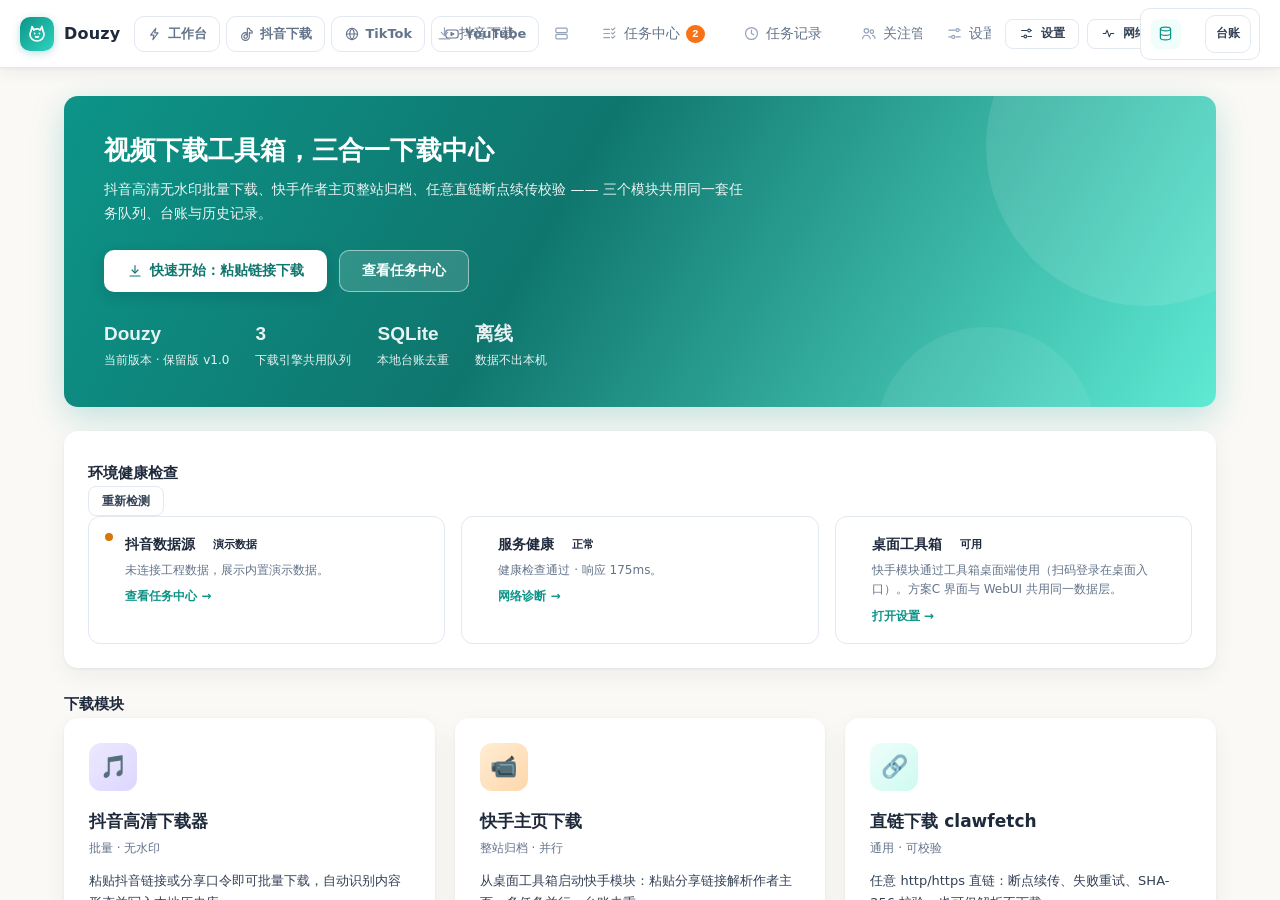
==== commit ef57f882: "fix(topbar): tiered collapse at narrow widths (icon-only platform tabs, hide account/mode cards & ac" ====
--- a/modules/douyin/webui/index.html
+++ b/modules/douyin/webui/index.html
@@ -1,4 +1,4 @@
-<!DOCTYPE html>
+﻿<!DOCTYPE html>
 <html lang="zh-CN">
 <head>
   <meta charset="UTF-8">
@@ -7,11 +7,11 @@
   <title>Douzy · 抖音下载器 Web UI</title>
   <link rel="icon" type="image/png" href="assets/img/logo.png">
   <!-- 设计系统（改主题只动 tokens.css） -->
-  <link rel="stylesheet" href="assets/css/tokens.css">
-  <link rel="stylesheet" href="assets/css/base.css">
-  <link rel="stylesheet" href="assets/css/layout.css">
-  <link rel="stylesheet" href="assets/css/components.css">
-  <link rel="stylesheet" href="assets/css/planc-home.css">
+  <link rel="stylesheet" href="assets/css/tokens.css?v=6">
+  <link rel="stylesheet" href="assets/css/base.css?v=6">
+  <link rel="stylesheet" href="assets/css/layout.css?v=6">
+  <link rel="stylesheet" href="assets/css/components.css?v=6">
+  <link rel="stylesheet" href="assets/css/planc-home.css?v=6">
 </head>
 <body>
   <noscript>
@@ -21,7 +21,7 @@
   <div id="app"></div>
 
   <!-- 依赖顺序：配置 → 图标 → 工具 → 数据 → 存储 → API → 路由 → 组件 → 骨架 → 页面 -->
-  <script src="assets/js/config.js"></script>
+  <script src="assets/js/config.js?v=6"></script>
   <script src="assets/js/icons.js"></script>
   <script src="assets/js/utils.js"></script>
   <script src="assets/js/mock-data.js"></script>
@@ -29,7 +29,7 @@
   <script src="assets/js/api.js"></script>
   <script src="assets/js/router.js"></script>
   <script src="assets/js/components.js"></script>
-  <script src="assets/js/app.js"></script>
+  <script src="assets/js/app.js?v=6"></script>
   <script src="assets/js/pages/workbench.js"></script>
   <script src="assets/js/pages/tasks.js"></script>
   <script src="assets/js/pages/creators.js"></script>
--- a/modules/douyin/webui/assets/css/layout.css
+++ b/modules/douyin/webui/assets/css/layout.css
@@ -364,6 +364,34 @@
   .side-section:has(#account-card) { display: none; }
 }
 
+/* ---------- 顶栏分级收纳（显式类名，不依赖 :has()） ----------
+ * 关键机制：内容总宽不足时优先「去文字留图标」而非 flex 硬压缩
+ * （flex 收缩会把按钮内容溢出绘制到相邻区块上，正是截断根因）
+ * 1240px：隐账号卡+数据卡；1100px：隐动作区；980px：平台钮只留图标
+ * 900px：回移动折叠布局（折行显示全部） */
+@media (max-width: 1500px) {
+  .side-section--account { display: none; }
+}
+
+@media (max-width: 1240px) {
+  .side-section--account,
+  .side-section--mode { display: none; }
+  /* 平台钮改紧凑描边样式，只留图标（文字完整移除而非被裁） */
+  .platform-btn__label { display: none; }
+  .platform-btn { padding: 0 10px; }
+  .platform-btn .i { margin: 0; }
+}
+
+@media (max-width: 1100px) {
+  .side-actions { display: none; }
+}
+
+@media (max-width: 1240px) {
+  /* 菜单允许收缩滚动（不裁文字，滚看全部） */
+  .nav { overflow-x: auto; }
+  .nav__item { flex: none; }
+}
+
 @media (max-width: 1180px) {
   :root { --content-max: 100%; }
   .side-actions .btn span { display: none; }
@@ -402,8 +430,14 @@
   .nav__item { padding: 6px 10px; font-size: 12.5px; }
   .nav__item.is-active::after { left: 10px; right: 10px; bottom: -4px; height: 2px; }
 
-  .side-actions { margin-left: 0; }
+  .side-actions { margin-left: 0; display: flex; }
   .side-footer { display: none; }
+  /* 移动式折叠：收纳的区块恢复显示（布局折行不挤压） */
+  .side-section--account,
+  .side-section--mode { display: flex; }
+  .side-actions { display: flex; }
+  .platform-btn__label { display: inline; }
+  .platform-btn__dot { display: none; }
 
   .content { padding: var(--sp-4); }
   .page-title { font-size: 22px; }
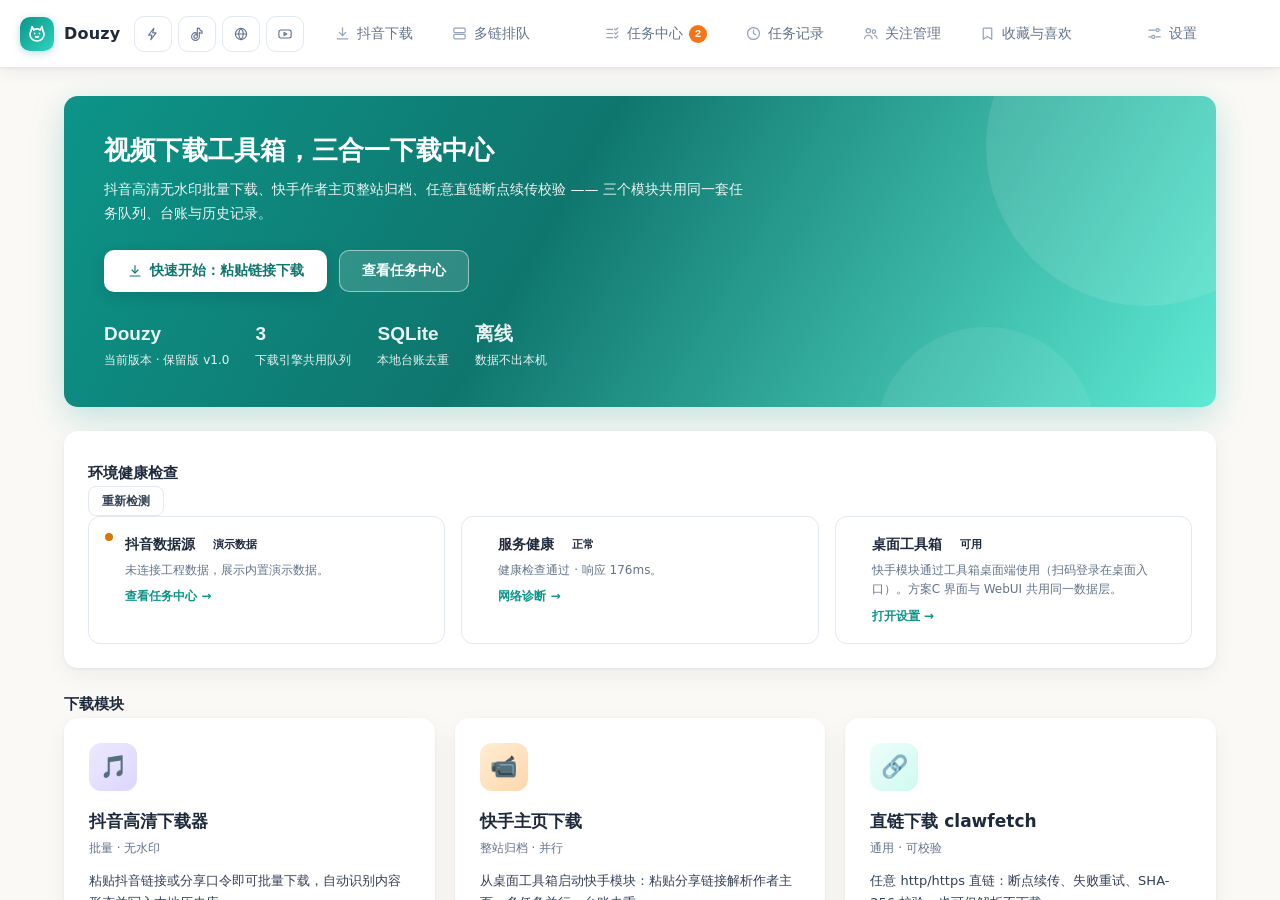
==== commit 62b4713f: "chore(cleanup): 清理 clawfetch 测试残留 1GB，并入模块 4 并收敛项目布局 磁盘回收：删除 modules/clawfetch/tests/runs（113 文件 / 1" ====
--- a/modules/douyin/webui/index.html
+++ b/modules/douyin/webui/index.html
@@ -7,11 +7,11 @@
   <title>Douzy · 抖音下载器 Web UI</title>
   <link rel="icon" type="image/png" href="assets/img/logo.png">
   <!-- 设计系统（改主题只动 tokens.css） -->
-  <link rel="stylesheet" href="assets/css/tokens.css?v=6">
-  <link rel="stylesheet" href="assets/css/base.css?v=6">
-  <link rel="stylesheet" href="assets/css/layout.css?v=6">
-  <link rel="stylesheet" href="assets/css/components.css?v=6">
-  <link rel="stylesheet" href="assets/css/planc-home.css?v=6">
+  <link rel="stylesheet" href="assets/css/tokens.css?v=7">
+  <link rel="stylesheet" href="assets/css/base.css?v=7">
+  <link rel="stylesheet" href="assets/css/layout.css?v=7">
+  <link rel="stylesheet" href="assets/css/components.css?v=7">
+  <link rel="stylesheet" href="assets/css/planc-home.css?v=7">
 </head>
 <body>
   <noscript>
@@ -21,7 +21,7 @@
   <div id="app"></div>
 
   <!-- 依赖顺序：配置 → 图标 → 工具 → 数据 → 存储 → API → 路由 → 组件 → 骨架 → 页面 -->
-  <script src="assets/js/config.js?v=6"></script>
+  <script src="assets/js/config.js?v=7"></script>
   <script src="assets/js/icons.js"></script>
   <script src="assets/js/utils.js"></script>
   <script src="assets/js/mock-data.js"></script>
@@ -29,7 +29,7 @@
   <script src="assets/js/api.js"></script>
   <script src="assets/js/router.js"></script>
   <script src="assets/js/components.js"></script>
-  <script src="assets/js/app.js?v=6"></script>
+  <script src="assets/js/app.js?v=7"></script>
   <script src="assets/js/pages/workbench.js"></script>
   <script src="assets/js/pages/tasks.js"></script>
   <script src="assets/js/pages/creators.js"></script>
--- a/modules/douyin/webui/assets/css/layout.css
+++ b/modules/douyin/webui/assets/css/layout.css
@@ -364,33 +364,30 @@
   .side-section:has(#account-card) { display: none; }
 }
 
-/* ---------- 顶栏分级收纳（显式类名，不依赖 :has()） ----------
- * 关键机制：内容总宽不足时优先「去文字留图标」而非 flex 硬压缩
- * （flex 收缩会把按钮内容溢出绘制到相邻区块上，正是截断根因）
- * 1240px：隐账号卡+数据卡；1100px：隐动作区；980px：平台钮只留图标
- * 900px：回移动折叠布局（折行显示全部） */
+/* ---------- 顶栏硬收纳（v7）：放弃渐进收缩，按用户实际视口分层 ----------
+ * 根因复盘：flex 收缩会把按钮内容溢出绘制到相邻区块（截断真因），
+ * 所以本层不再允许任何区块被压缩——空间不足直接隐藏整块。
+ * ≥1500px：全量；1366-1500：隐账号卡；1280-1366：隐动作区+数据卡，平台钮图标化；
+ * 1150-1280：再隐藏菜单文字改滚动；≤900px：回移动折叠布局（全部恢复，折行显示） */
 @media (max-width: 1500px) {
   .side-section--account { display: none; }
 }
 
-@media (max-width: 1240px) {
-  .side-section--account,
+@media (max-width: 1366px) {
+  .side-actions { display: none; }
   .side-section--mode { display: none; }
-  /* 平台钮改紧凑描边样式，只留图标（文字完整移除而非被裁） */
+}
+
+@media (max-width: 1280px) {
   .platform-btn__label { display: none; }
-  .platform-btn { padding: 0 10px; }
-  .platform-btn .i { margin: 0; }
-}
-
-@media (max-width: 1100px) {
-  .side-actions { display: none; }
-}
-
-@media (max-width: 1240px) {
-  /* 菜单允许收缩滚动（不裁文字，滚看全部） */
+  .platform-btn { padding: 0 10px; flex: none; }
   .nav { overflow-x: auto; }
   .nav__item { flex: none; }
 }
+
+/* 平台区永不收缩（内容多大占多大，杜绝溢出绘制） */
+.side-section { flex: none; }
+.side-section--menu { flex: 1 1 auto; min-width: 0; }
 
 @media (max-width: 1180px) {
   :root { --content-max: 100%; }
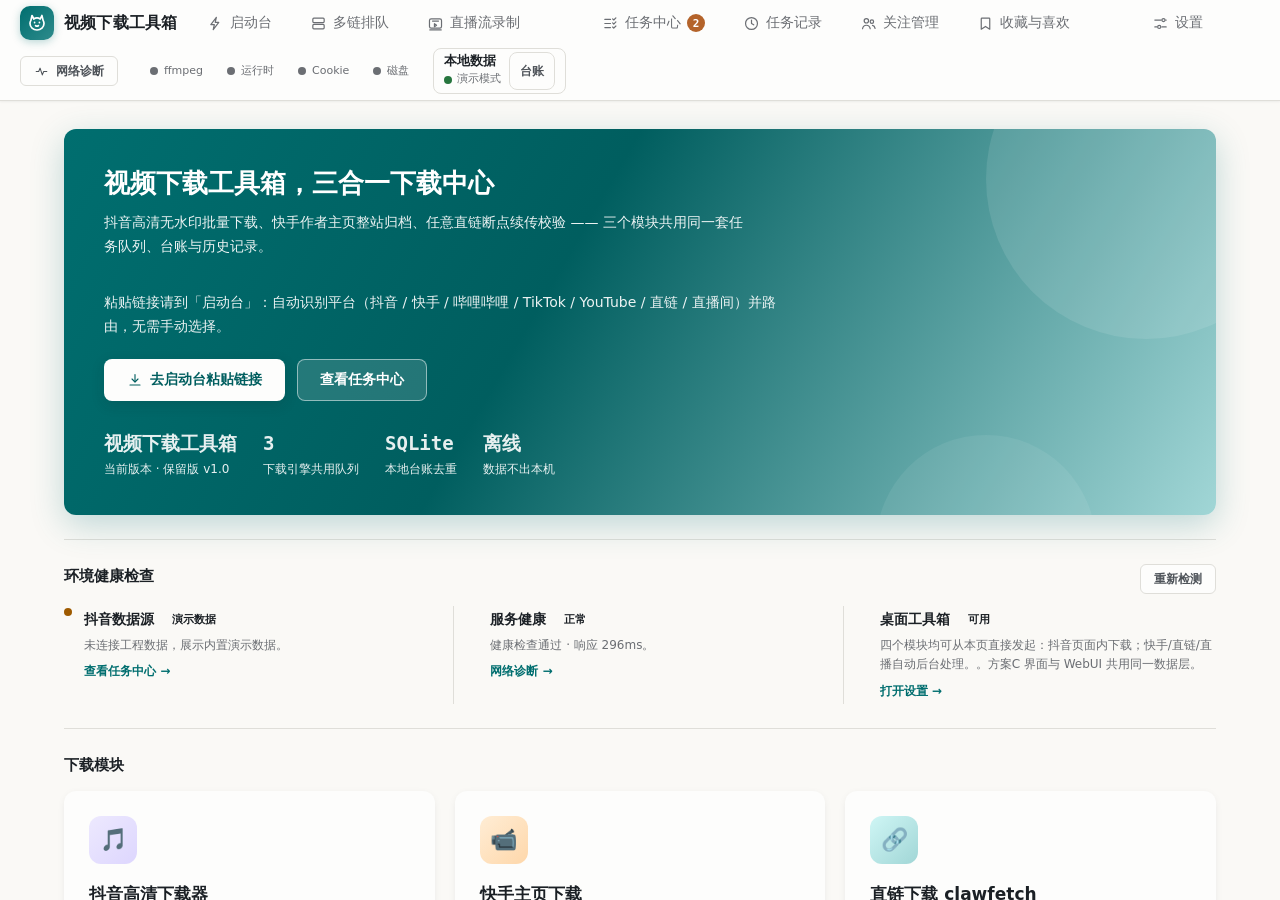
==== commit 856d2c2c: "feat: 安全加固 + 新增模块（bilibili/stripchat/ty/ytdlp）+ WebUI launcher 与移动端页面 - .gitignore 补充安全过滤：浏览器 profil" ====
--- a/modules/douyin/webui/index.html
+++ b/modules/douyin/webui/index.html
@@ -3,15 +3,16 @@
 <head>
   <meta charset="UTF-8">
   <meta name="viewport" content="width=device-width, initial-scale=1.0">
-  <meta name="description" content="抖音下载器 Web UI — 按官方桌面端 Douzy 参考实现的网页版工作台">
-  <title>Douzy · 抖音下载器 Web UI</title>
+  <meta name="description" content="视频下载工具箱 — 抖音 / 快手 / 哔哩哔哩 / TikTok / YouTube / 直链下载与直播流录制，统一入口自动识别路由">
+  <title>视频下载工具箱</title>
   <link rel="icon" type="image/png" href="assets/img/logo.png">
   <!-- 设计系统（改主题只动 tokens.css） -->
-  <link rel="stylesheet" href="assets/css/tokens.css?v=7">
-  <link rel="stylesheet" href="assets/css/base.css?v=7">
-  <link rel="stylesheet" href="assets/css/layout.css?v=7">
-  <link rel="stylesheet" href="assets/css/components.css?v=7">
-  <link rel="stylesheet" href="assets/css/planc-home.css?v=7">
+  <link rel="stylesheet" href="assets/css/tokens.css?v=11">
+  <link rel="stylesheet" href="assets/css/base.css?v=11">
+  <link rel="stylesheet" href="assets/css/layout.css?v=11">
+  <link rel="stylesheet" href="assets/css/components.css?v=17">
+  <link rel="stylesheet" href="assets/css/planc-home.css?v=11">
+  <link rel="stylesheet" href="assets/css/launcher.css?v=11">
 </head>
 <body>
   <noscript>
@@ -21,22 +22,24 @@
   <div id="app"></div>
 
   <!-- 依赖顺序：配置 → 图标 → 工具 → 数据 → 存储 → API → 路由 → 组件 → 骨架 → 页面 -->
-  <script src="assets/js/config.js?v=7"></script>
+  <script src="assets/js/config.js?v=12"></script>
   <script src="assets/js/icons.js"></script>
   <script src="assets/js/utils.js"></script>
   <script src="assets/js/mock-data.js"></script>
   <script src="assets/js/store.js"></script>
-  <script src="assets/js/api.js"></script>
+  <script src="assets/js/api.js?v=7"></script>
   <script src="assets/js/router.js"></script>
-  <script src="assets/js/components.js"></script>
-  <script src="assets/js/app.js?v=7"></script>
-  <script src="assets/js/pages/workbench.js"></script>
-  <script src="assets/js/pages/tasks.js"></script>
-  <script src="assets/js/pages/creators.js"></script>
-  <script src="assets/js/pages/favorites.js"></script>
-  <script src="assets/js/pages/queue.js"></script>
-  <script src="assets/js/pages/archive.js"></script>
-  <script src="assets/js/pages/planc-home.js"></script>
-  <script src="assets/js/pages/settings.js"></script>
+  <script src="assets/js/components.js?v=3"></script>
+  <script src="assets/js/app.js?v=12"></script>
+  <script src="assets/js/pages/workbench.js?v=2"></script>
+  <script src="assets/js/pages/tasks.js?v=4"></script>
+  <script src="assets/js/pages/creators.js?v=2"></script>
+  <script src="assets/js/pages/favorites.js?v=2"></script>
+  <script src="assets/js/pages/queue.js?v=2"></script>
+  <script src="assets/js/pages/archive.js?v=3"></script>
+  <script src="assets/js/pages/planc-home.js?v=2"></script>
+  <script src="assets/js/pages/launcher.js?v=8"></script>
+  <script src="assets/js/pages/settings.js?v=2"></script>
+  <script src="assets/js/pages/live.js?v=2"></script>
 </body>
 </html>
--- a/modules/douyin/webui/assets/css/tokens.css
+++ b/modules/douyin/webui/assets/css/tokens.css
@@ -1,141 +1,166 @@
-/* ============================================================
- * tokens.css — 设计变量（全站唯一取色/取尺寸来源）
- * ------------------------------------------------------------
- * ★ v2 已切换为「方案C-明亮商务风」UI 套件（DELIVERY/ui-kit-bright-business）。
- *   套件原生变量以 --bb-* 前缀定义；下方旧变量名保留为别名，
- *   全部指向套件取值 —— 既有 CSS/JS 内联引用无需改动即换肤。
- *   间距 8pt 网格与旧版一致；字体改用套件系统字体栈。
- * ============================================================ */
-:root {
-  /* ====== 套件原生变量（bright-business） ====== */
-  --bb-bg: #FAF9F6;
-  --bb-card: #FFFFFF;
-  --bb-input-bg: #F8FAFC;
-  --bb-border: #E2E8F0;
-  --bb-border-soft: #F1F5F9;
-  --bb-hover-teal: #99F6E4;
+/* ==========================================================================
+ * tokens.css — 设计令牌（全站唯一取色/取尺寸来源）
+ * ------------------------------------------------------------------------
+ * ⚠️ 本文件由 tools/gen_tokens.py 从 docs/design-tokens.json 生成，自动生成 —— 请勿手改。
+ *    改令牌 → 编辑 design-tokens.json，再跑：
+ *        python tools/gen_tokens.py --write
+ *    查漂移 → python tools/gen_tokens.py --check（已接入工具箱自检）
+ *    源指纹 → 174474e748e8
+ * ------------------------------------------------------------------------
+ * 注意：间距与圆角保留既有刻度。既有 CSS 已有 1600+ 行在用这套变量，
+ * 平移刻度会让整站布局位移 —— 而现有的 4/8/12/16/24/32/48/64 本来就是
+ * 4pt 基准的倍数，所以无需改动。换肤换的是颜色、字体、圆角、阴影、动效。
+ * ========================================================================== */
+:root{
+  /* ---------------- 中性色（底微暖 hue 95 / 字微冷 hue 250，冷暖对撞比纯灰更有品质） ---------------- */
+  --paper:#FAF9F6;
+  --paper-2:#F5F4EF;
+  --surface:#FDFDFC;
+  --surface-sunken:#F2F1ED;
+  --line:#DFDED9;      /* 装饰分隔线，不承担识别责任 */
+  --line-mid:#C9C7C1;   /* 强调边线（装饰性）：按钮、分段容器、卡片 hover */
+  --line-strong:#92918B; /* 控件轮廓：输入框/下拉/开关，WCAG 1.4.11 要求 3:1 */
+  --ink:#1B2025;
+  --ink-2:#4E5359;
+  --ink-3:#6B6E73;
 
-  --bb-primary: #0D9488;
-  --bb-primary-dark: #0F766E;
-  --bb-primary-light: #F0FDFA;
-  --bb-primary-grad: linear-gradient(135deg, #0D9488, #2DD4BF);
+  /* ---------------- 品牌色（青 hue 195；刻意避开方案C 的 178，防止「新方案看着还是老方案」） ---------------- */
+  --brand:#006E6F;
+  --brand-hover:#005E5F;
+  --brand-ink:#004546;   /* 浅底上的品牌色文字 */
+  --brand-soft:#CFF6F5;
+  --brand-line:#A1D6D6;
 
-  --bb-accent: #F97316;
-  --bb-accent-dark: #EA580C;
-  --bb-accent-soft: #FFF7ED;
+  /* ---------------- 语义色（色相互相拉开 ≥40°，浅底之间不会混淆） ---------------- */
+  --ok:#26753E;      --ok-soft:#D7F4DC;
+  --warn:#9E5A00;    --warn-soft:#FFE9C8;
+  --danger:#B53532;  --danger-soft:#FFE7E2;
+  --info:#3B6AA6;    --info-soft:#DCEFFF;
 
-  --bb-success: #059669;
-  --bb-success-soft: #ECFDF5;
-  --bb-danger: #E11D48;
-  --bb-danger-soft: #FFF1F2;
-  --bb-danger-border: #FBCFE8;
-  --bb-warning: #D97706;
-  --bb-warning-soft: #FFFBEB;
+  /* ---------------- 平台标识色（不属于设计系统，随平台而变） ---------------- */
+  --pink:#7C3AED;
+  --pink-soft:rgba(124,58,237,.08);
 
-  --bb-text: #334155;
-  --bb-text-strong: #0F172A;
-  --bb-heading: #1E293B;
-  --bb-text-secondary: #64748B;
-  --bb-faint: #94A3B8;
-  --bb-invert: #FFFFFF;
+  /* ---------------- 字体：全系统栈，零外链 ---------------- */
+  --font-ui:"PingFang SC","Microsoft YaHei UI","Microsoft YaHei","Source Han Sans SC","Noto Sans SC",system-ui,-apple-system,"Segoe UI",sans-serif;
+  --font-read:ui-monospace,"Cascadia Mono","Cascadia Code",Consolas,"SF Mono","JetBrains Mono",monospace;
 
-  --bb-font-sans: "PingFang SC", "Microsoft YaHei", system-ui, sans-serif;
-  --bb-font-num: "DIN Alternate", "Segoe UI", sans-serif;
-  --bb-font-mono: "SFMono-Regular", Consolas, "Courier New", monospace;
+  /* ---------------- 字号阶梯 ---------------- */
+  --fs-display:26px;
+  --fs-h1:22px;
+  --fs-h2:15px;
+  --fs-body:14px;
+  --fs-small:12.5px;
+  --fs-label:11px;
 
-  --bb-r-card: 14px;
-  --bb-r-ctl: 10px;
-  --bb-r-sm: 8px;
-  --bb-r-xs: 7px;
-  --bb-r-pill: 999px;
+  /* ---------------- 间距（4pt 基准，保留既有刻度） ---------------- */
+  --sp-1:4px;
+  --sp-2:8px;
+  --sp-3:12px;
+  --sp-4:16px;
+  --sp-5:24px;
+  --sp-6:32px;
+  --sp-7:48px;
+  --sp-8:64px;
 
-  --bb-shadow-card: 0 1px 3px rgba(15, 23, 42, .06), 0 8px 24px rgba(15, 23, 42, .05);
-  --bb-shadow-card-hover: 0 2px 6px rgba(15, 23, 42, .08), 0 16px 40px rgba(15, 23, 42, .10);
-  --bb-shadow-bar: 0 1px 2px rgba(15, 23, 42, .04), 0 4px 16px rgba(15, 23, 42, .06);
-  --bb-shadow-primary: 0 2px 8px rgba(13, 148, 136, .24);
-  --bb-shadow-primary-hover: 0 4px 14px rgba(13, 148, 136, .34);
-  --bb-shadow-focus: 0 0 0 3px rgba(13, 148, 136, .14);
+  /* ---------------- 圆角（比方案C 更克制：14→12 / 10→8） ---------------- */
+  --r-card:12px;
+  --r-input:8px;
+  --r-small:6px;
+  --r-pill:999px;
 
-  --bb-topbar-h: 68px;
-  --bb-content-max: 1200px;
-  --bb-z-nav: 50;
-  --bb-z-modal: 60;
-  --bb-z-toast: 80;
-  --bb-t: .2s;
+  /* ---------------- 阴影（克制：看得清就是过重） ---------------- */
+  --sh-1:0 1px 2px rgba(27,32,37,.06);
+  --sh-2:0 2px 8px -2px rgba(27,32,37,.10);
+  --sh-3:0 12px 32px -12px rgba(27,32,37,.18);
 
-  /* ====== 旧变量名别名（映射到套件取值，勿删） ====== */
+  /* ---------------- 动效（指数缓动，无回弹） ---------------- */
+  --ease:cubic-bezier(.22,1,.36,1);
+  --ease-out:cubic-bezier(.16,1,.3,1);
+  --dur-fast:120ms;
+  --dur:200ms;
+  --dur-slow:320ms;
 
-  /* —— 基底 —— */
-  --bg: var(--bb-bg);
-  --bg-soft: #F1F5F9;
-  --panel: var(--bb-card);
-  --panel-2: var(--bb-input-bg);
-  --line: var(--bb-border);
-  --line-soft: var(--bb-border-soft);
+  /* ---------------- 布局 ---------------- */
+  --topbar-h:60px;
+  --sidebar-w:232px;
+  --content-max:1200px;
 
-  /* —— 品牌强调：主色青碧；抖音平台强调 = 套件紫（模块徽章 b-dy 同源） —— */
-  --pink: #7C3AED;
-  --pink-soft: rgba(124, 58, 237, 0.08);
-  --cyan: var(--bb-primary);
-  --cyan-dim: rgba(13, 148, 136, 0.08);
+  /* ---------------- z 轴语义（不用魔法数字） ---------------- */
+  --z-sticky:10;
+  --z-pop:40;
+  --z-toast:60;
 
-  /* —— 语义状态 —— */
-  --green: var(--bb-success);
-  --green-soft: rgba(5, 150, 105, 0.10);
-  --red: var(--bb-danger);
-  --red-soft: rgba(225, 29, 72, 0.08);
-  --amber: var(--bb-warning);
-  --amber-soft: rgba(217, 119, 6, 0.10);
-
-  /* —— 文字层级 —— */
-  --text: var(--bb-text);
-  --muted: var(--bb-text-secondary);
-  --faint: var(--bb-faint);
-  --invert: var(--bb-invert);
-
-  /* —— 字体 —— */
-  --font-sans: var(--bb-font-sans);
-  --font-mono: var(--bb-font-mono);
-
-  /* —— 字号阶梯（套件规范：页标题 26 / 区块 17 / 正文 14） —— */
-  --fs-display: 26px;
-  --fs-h1: 22px;
-  --fs-h2: 15px;
-  --fs-body: 14px;
-  --fs-small: 12.5px;
-  --fs-label: 11px;
-
-  /* —— 间距（8pt 网格，与旧版一致） —— */
-  --sp-1: 4px;
-  --sp-2: 8px;
-  --sp-3: 12px;
-  --sp-4: 16px;
-  --sp-5: 24px;
-  --sp-6: 32px;
-  --sp-7: 48px;
-  --sp-8: 64px;
-
-  /* —— 圆角（套件：卡 14 / 控件 10） —— */
-  --r-card: 14px;
-  --r-input: 10px;
-  --r-small: 8px;
-  --r-pill: 999px;
-
-  /* —— 布局尺寸 —— */
-  --sidebar-w: 232px;        /* 旧布局遗留，顶栏化后不再使用，保留防引用报错 */
-  --content-max: 1200px;
-
-  /* —— 光效 → 套件柔和焦点环 —— */
-  --glow-pink: 0 0 0 3px rgba(124, 58, 237, 0.12);
-  --glow-cyan: var(--bb-shadow-focus);
-
-  /* —— 动效 —— */
-  --ease: cubic-bezier(0.16, 1, 0.3, 1);
-  --t-fast: 0.16s var(--ease);
-  --t-med: 0.3s var(--ease);
-
-  /* —— z-index —— */
-  --z-nav: 50;
-  --z-modal: 60;
-  --z-toast: 80;
+  /* ---------------- 兼容别名（映射到上方新名，勿删） ---------------- */
+  /* 既有 CSS / JS 内联样式仍在引用这些历史名字。
+     把它们指向新令牌，改一处即全站换肤，无需全站重命名。 */
+  --bb-bg:var(--paper);
+  --bb-card:var(--surface);
+  --bb-input-bg:var(--paper-2);
+  --bb-border:var(--line);
+  --bb-border-soft:var(--surface-sunken);
+  --bb-hover-teal:var(--brand-line);
+  --bb-primary:var(--brand);
+  --bb-primary-dark:var(--brand-hover);
+  --bb-primary-light:var(--brand-soft);
+  --bb-primary-grad:linear-gradient(135deg,var(--brand),#2E8B8C);
+  --bb-accent:#B4632A;
+  --bb-accent-dark:#8F4C1D;
+  --bb-accent-soft:#FBE9DA;
+  --bb-success:var(--ok);
+  --bb-success-soft:var(--ok-soft);
+  --bb-danger:var(--danger);
+  --bb-danger-soft:var(--danger-soft);
+  --bb-danger-border:#F0C4BE;
+  --bb-warning:var(--warn);
+  --bb-warning-soft:var(--warn-soft);
+  --bb-text:var(--ink-2);
+  --bb-text-strong:var(--ink);
+  --bb-heading:var(--ink);
+  --bb-text-secondary:var(--ink-3);
+  --bb-faint:var(--ink-3);
+  --bb-invert:#FFFFFF;
+  --bb-font-sans:var(--font-ui);
+  --bb-font-num:var(--font-read);
+  --bb-font-mono:var(--font-read);
+  --bb-r-card:var(--r-card);
+  --bb-r-ctl:var(--r-input);
+  --bb-r-sm:var(--r-small);
+  --bb-r-xs:6px;
+  --bb-r-pill:var(--r-pill);
+  --bb-shadow-card:var(--sh-2);
+  --bb-shadow-card-hover:var(--sh-3);
+  --bb-shadow-bar:var(--sh-1);
+  --bb-shadow-primary:0 2px 8px rgba(0,110,111,.20);
+  --bb-shadow-primary-hover:0 4px 14px rgba(0,110,111,.28);
+  --bb-shadow-focus:0 0 0 3px var(--brand-soft);
+  --bb-topbar-h:60px;
+  --bb-content-max:var(--content-max);
+  --bb-z-nav:var(--z-sticky);
+  --bb-z-modal:var(--z-pop);
+  --bb-z-toast:var(--z-toast);
+  --bb-t:var(--dur);
+  --bg:var(--paper);
+  --bg-soft:var(--paper-2);
+  --panel:var(--surface);
+  --panel-2:var(--surface-sunken);
+  --line-soft:var(--surface-sunken);
+  --cyan:var(--brand);
+  --cyan-dim:var(--brand-soft);
+  --green:var(--ok);
+  --green-soft:var(--ok-soft);
+  --red:var(--danger);
+  --red-soft:var(--danger-soft);
+  --amber:var(--warn);
+  --amber-soft:var(--warn-soft);
+  --text:var(--ink-2);
+  --muted:var(--ink-3);
+  --faint:var(--ink-3);
+  --invert:#FFFFFF;
+  --font-sans:var(--font-ui);
+  --font-mono:var(--font-read);
+  --glow-pink:0 0 0 3px rgba(124,58,237,.14);
+  --glow-cyan:0 0 0 3px var(--brand-soft);
+  --t-fast:var(--dur-fast) var(--ease);
+  --t-med:var(--dur-slow) var(--ease);
 }
--- a/modules/douyin/webui/assets/css/base.css
+++ b/modules/douyin/webui/assets/css/base.css
@@ -5,6 +5,12 @@
 *::before,
 *::after {
   box-sizing: border-box;
+}
+
+/* hidden 属性必须永远生效：任何作者样式的 display 都会盖过 UA 的
+   [hidden] { display:none }，这里统一兜底（设置页 sto-dirty/sto-bar 踩过） */
+[hidden] {
+  display: none !important;
 }
 
 html,
@@ -80,7 +86,7 @@
   height: 10px;
 }
 ::-webkit-scrollbar-thumb {
-  background: #CBD5E1;
+  background: var(--line-mid);
   border-radius: 5px;
   border: 2px solid var(--bb-bg);
 }
--- a/modules/douyin/webui/assets/css/layout.css
+++ b/modules/douyin/webui/assets/css/layout.css
@@ -9,12 +9,19 @@
 /* ---------- 顶栏（原 .sidebar，变形复用） ---------- */
 .sidebar {
   width: 100%;
-  height: var(--bb-topbar-h);
+  /* ⚠️ 高度必须 auto：顶栏元素总宽随功能增长，固定高度 + 不折行 +
+   * 渐进收缩的下场就是「菜单只显示半个词」（v7 分层隐藏也救不过来，
+   * 每加一个元素就得重调所有断点 —— 环境灯一上，1440 档立刻挤爆）。
+   * 现在的规则：所有区块 flex:none 永不压缩，放不下就整块折到第二行。
+   * 不截断、不隐藏任何入口，且无需按视口维护断点表。 */
+  min-height: var(--bb-topbar-h);
+  height: auto;
   display: flex;
   flex-direction: row;
-  align-items: center;
-  gap: 14px;
-  padding: 0 20px;
+  flex-wrap: wrap;
+  align-items: center;
+  gap: 8px 14px;
+  padding: 6px 20px;
   background: var(--panel);
   border-bottom: 1px solid var(--line);
   box-shadow: var(--bb-shadow-bar);
@@ -43,8 +50,8 @@
   border: none;
   display: grid;
   place-items: center;
-  color: #fff;
-  box-shadow: 0 2px 8px rgba(13, 148, 136, .28);
+  color: var(--bb-invert);
+  box-shadow: 0 2px 8px rgba(0, 110, 111, .28);
 }
 
 .brand__word {
@@ -155,6 +162,11 @@
   min-width: 0;
 }
 
+/* 顶栏里的侧卡（账号卡/数据卡）：压缩到与导航药丸同高，
+ * 否则 44px 的卡会把所在行撑高，整条顶栏跟着变高 */
+.sidebar .side-card { padding: 3px 10px; gap: 8px; border: 1px solid var(--line); }
+.sidebar .side-card__icon { display: none; }
+
 .side-card__title {
   overflow: hidden;
   text-overflow: ellipsis;
@@ -197,21 +209,17 @@
 
 .side-card .btn--ghost { padding: 4px 10px; font-size: 11.5px; }
 
-/* 菜单（顶栏中部导航）：空间不足时内部横向滚动，不把动作区挤出视口 */
+/* 菜单（顶栏中部导航）：放不下整块折行，绝不内部滚动截断（截半个词最误导） */
 .nav {
   display: flex;
   flex-direction: row;
-  align-items: stretch;
-  flex-wrap: nowrap;
-  gap: 2px;
-  height: var(--bb-topbar-h);
+  flex-wrap: wrap;
+  align-items: center;
+  gap: 2px 2px;
   margin-left: 4px;
   flex: 1 1 auto;
   min-width: 0;
-  overflow-x: auto;
-  scrollbar-width: none;
-}
-.nav::-webkit-scrollbar { display: none; }
+}
 
 .nav__item {
   position: relative;
@@ -270,7 +278,7 @@
   padding: 0 6px;
   border-radius: var(--r-pill);
   background: var(--bb-accent);
-  color: #fff;
+  color: var(--bb-invert);
   font-size: 11px;
   font-weight: 700;
   display: inline-flex;
@@ -290,6 +298,68 @@
 }
 
 .side-actions .btn { justify-content: center; }
+
+/* ---------- 环境状态灯（V2 决策 3：环境状态常驻） ----------
+ * 状态三重编码：圆点颜色 + aria-label + 弹层详情，绝不只靠颜色传信息
+ * （约 8% 男性有不同程度的色觉障碍）。 */
+.side-section--env { margin-left: 8px; }
+
+.env-lights {
+  display: flex;
+  gap: 4px;
+  align-items: center;
+  flex: none;
+}
+
+.env-light {
+  display: inline-flex;
+  align-items: center;
+  gap: 6px;
+  height: 28px;
+  padding: 0 9px;
+  border: 1px solid transparent;
+  border-radius: var(--r-pill);
+  background: transparent;
+  font: inherit;
+  font-size: var(--fs-label);
+  color: var(--muted);
+  cursor: pointer;
+  transition: background-color var(--t-fast);
+}
+
+.env-light:hover { background: var(--paper-2); }
+.env-light:focus-visible { outline: 2px solid var(--brand); outline-offset: 1px; }
+
+.env-light__dot {
+  width: 8px;
+  height: 8px;
+  border-radius: 50%;
+  flex: none;
+  /* ⚠️ span 默认 display:inline，width/height 一律不生效 —— 必须显式块化 */
+  display: inline-block;
+}
+
+.env-light[data-level="ok"] .env-light__dot { background: var(--ok); }
+.env-light[data-level="warn"] .env-light__dot { background: var(--warn); }
+.env-light[data-level="danger"] .env-light__dot { background: var(--danger); }
+.env-light[data-level="unknown"] .env-light__dot { background: var(--ink-3); }
+
+/* 注意/异常的灯要有稳定提示，不只靠颜色 */
+.env-light[data-level="warn"],
+.env-light[data-level="danger"] { color: var(--ink-2); border-color: var(--line); background: var(--paper-2); }
+
+/* 弹层里的键值行 */
+.env-detail .kv {
+  display: flex;
+  gap: 12px;
+  padding: 7px 0;
+  border-bottom: 1px solid var(--line-soft);
+  font-size: var(--fs-small);
+}
+.env-detail .kv:last-child { border-bottom: none; }
+.env-detail .kv__k { color: var(--muted); flex: none; width: 76px; }
+.env-detail .kv__v { color: var(--ink-2); word-break: break-all; }
+.env-detail__none { color: var(--muted); font-size: var(--fs-small); line-height: 1.7; }
 
 /* 底部版本条 → 顶栏空间有限，隐藏（版本信息见 README） */
 .side-footer { display: none; }
@@ -325,6 +395,23 @@
   background: var(--acc, var(--bb-primary));
 }
 
+/* 面包屑里可点的祖先节点（如「启动台」）——
+   面包屑不只是文字装饰，它同时是回到上级页面的路径；可点的部分要有
+   明确的落点，但视觉上不能抢过当前页名（所以用下划线而不是加粗/变色块）。 */
+.crumb__link {
+  color: inherit;
+  text-decoration: none;
+  border-bottom: 1px solid transparent;
+  transition: border-color .15s ease, color .15s ease;
+}
+
+.crumb__link:hover,
+.crumb__link:focus-visible {
+  color: var(--brand-ink, var(--bb-primary));
+  border-bottom-color: var(--line-mid, currentColor);
+  outline: none;
+}
+
 /* 页标题：标题与说明上下堆叠（套件规范）；行内布局用 .page-head__row */
 .page-head {
   margin: var(--sp-4) 0 var(--sp-5);
@@ -358,40 +445,17 @@
 .page-head--compact .page-title { font-size: 22px; }
 .page-head--compact { margin-bottom: var(--sp-5); }
 
-/* ---------- 响应式 ---------- */
-@media (max-width: 1500px) {
-  /* 账号卡让位给导航：窄桌面隐藏（账号状态在平台工作台页头仍可见） */
-  .side-section:has(#account-card) { display: none; }
-}
-
-/* ---------- 顶栏硬收纳（v7）：放弃渐进收缩，按用户实际视口分层 ----------
- * 根因复盘：flex 收缩会把按钮内容溢出绘制到相邻区块（截断真因），
- * 所以本层不再允许任何区块被压缩——空间不足直接隐藏整块。
- * ≥1500px：全量；1366-1500：隐账号卡；1280-1366：隐动作区+数据卡，平台钮图标化；
- * 1150-1280：再隐藏菜单文字改滚动；≤900px：回移动折叠布局（全部恢复，折行显示） */
-@media (max-width: 1500px) {
-  .side-section--account { display: none; }
-}
-
-@media (max-width: 1366px) {
-  .side-actions { display: none; }
-  .side-section--mode { display: none; }
-}
-
-@media (max-width: 1280px) {
-  .platform-btn__label { display: none; }
-  .platform-btn { padding: 0 10px; flex: none; }
-  .nav { overflow-x: auto; }
-  .nav__item { flex: none; }
-}
-
-/* 平台区永不收缩（内容多大占多大，杜绝溢出绘制） */
+/* ---------- 响应式 ----------
+ * 顶栏已改为「整块折行」模型（见 .sidebar 注释）：放不下就换行，
+ * 不再按视口隐藏区块 —— 那套断点表随元素增长必然失守（v7 → 环境灯两次翻车）。
+ * 这里只保留与折行无关的规则。 */
+
+/* 各区块永不收缩（内容多大占多大，杜绝溢出绘制） */
 .side-section { flex: none; }
 .side-section--menu { flex: 1 1 auto; min-width: 0; }
 
 @media (max-width: 1180px) {
   :root { --content-max: 100%; }
-  .side-actions .btn span { display: none; }
 }
 
 @media (max-width: 900px) {
@@ -429,11 +493,6 @@
 
   .side-actions { margin-left: 0; display: flex; }
   .side-footer { display: none; }
-  /* 移动式折叠：收纳的区块恢复显示（布局折行不挤压） */
-  .side-section--account,
-  .side-section--mode { display: flex; }
-  .side-actions { display: flex; }
-  .platform-btn__label { display: inline; }
   .platform-btn__dot { display: none; }
 
   .content { padding: var(--sp-4); }
--- a/modules/douyin/webui/assets/css/components.css
+++ b/modules/douyin/webui/assets/css/components.css
@@ -49,7 +49,7 @@
 .btn--primary {
   background: var(--bb-primary);
   border-color: var(--bb-primary);
-  color: #fff;
+  color: var(--bb-invert);
   font-weight: 700;
   box-shadow: var(--bb-shadow-primary);
 }
@@ -65,7 +65,7 @@
 .btn--pink {
   background: var(--bb-accent);
   border-color: var(--bb-accent);
-  color: #fff;
+  color: var(--bb-invert);
   font-weight: 700;
   box-shadow: 0 2px 8px rgba(249, 115, 22, .26);
 }
@@ -206,8 +206,8 @@
 }
 
 .card--hero {
-  border: 1px solid #CCFBF1;
-  box-shadow: var(--bb-shadow-card), 0 10px 34px rgba(13, 148, 136, .12);
+  border: 1px solid var(--brand-line);
+  box-shadow: var(--bb-shadow-card), 0 10px 34px rgba(0, 110, 111, .12);
   overflow: hidden;
 }
 
@@ -293,7 +293,7 @@
 .badge--cyan { background: var(--bb-primary-light); color: var(--bb-primary-dark); }
 .badge--pink { background: #F5F3FF; color: #7C3AED; }
 .badge--amber { background: var(--bb-warning-soft); color: var(--bb-warning); }
-.badge--faint { background: #F1F5F9; color: var(--bb-text-secondary); }
+.badge--faint { background: var(--surface-sunken); color: var(--bb-text-secondary); }
 
 .dot {
   width: 8px;
@@ -443,7 +443,7 @@
 /* ---------- 加载骨架 ---------- */
 .skeleton {
   border-radius: var(--r-card);
-  background: linear-gradient(100deg, #F1F5F9 40%, #E8EDF3 50%, #F1F5F9 60%);
+  background: linear-gradient(100deg, var(--surface-sunken) 40%, var(--surface-sunken) 50%, var(--surface-sunken) 60%);
   background-size: 200% 100%;
   animation: shimmer 1.4s linear infinite;
 }
@@ -465,7 +465,7 @@
 .progress {
   height: 6px;
   border-radius: var(--r-pill);
-  background: #EEF2F6;
+  background: var(--surface-sunken);
   border: 1px solid var(--line-soft);
   overflow: hidden;
   flex: 1;
@@ -483,11 +483,41 @@
 .progress__bar--red { background: var(--bb-danger); }
 .progress__bar--pink { background: var(--bb-accent); }
 
+/* 不确定态：总量未知时用它，**不给假百分比**。
+   只挪位置不表示完成度，避免被读成「卡在某一格」。 */
+.progress--indet .progress__bar {
+  width: 32%;
+  transition: none;
+  animation: indet 1.3s ease-in-out infinite;
+}
+
+@keyframes indet {
+  0%   { transform: translateX(-100%); }
+  100% { transform: translateX(220%); }
+}
+
+/* 任务行里贴的日志尾巴：下载过程中让用户看得到在动 */
+.task-log {
+  margin: var(--sp-2) 0 0;
+  padding: 8px 10px;
+  border: 1px solid var(--line-soft);
+  border-radius: var(--r-small);
+  background: var(--surface-sunken);
+  font-family: var(--font-mono);
+  font-size: 11.5px;
+  line-height: 1.7;
+  color: var(--ink-3);
+  white-space: pre-wrap;
+  word-break: break-all;
+  max-height: 96px;
+  overflow: auto;
+}
+
 /* ---------- 弹窗 ---------- */
 .modal-mask {
   position: fixed;
   inset: 0;
-  background: rgba(15, 23, 42, 0.4);
+  background: rgba(27, 32, 37, 0.4);
   backdrop-filter: blur(3px);
   display: grid;
   place-items: center;
@@ -503,7 +533,7 @@
   flex-direction: column;
   background: var(--panel);
   border-radius: var(--r-card);
-  box-shadow: 0 24px 80px rgba(15, 23, 42, 0.3);
+  box-shadow: 0 24px 80px rgba(27, 32, 37, 0.3);
   animation: slideUp 0.22s var(--ease);
 }
 
@@ -572,7 +602,7 @@
   color: var(--text);
   font-size: 13px;
   font-weight: 600;
-  box-shadow: 0 12px 40px rgba(15, 23, 42, 0.18);
+  box-shadow: 0 12px 40px rgba(27, 32, 37, 0.18);
   animation: slideUp 0.2s var(--ease);
 }
 
@@ -619,7 +649,7 @@
   height: 22px;
   flex: none;
   border-radius: var(--r-pill);
-  background: #EEF2F6;
+  background: var(--surface-sunken);
   border: 1px solid var(--line);
   cursor: pointer;
   transition: background var(--t-fast), border-color var(--t-fast);
@@ -634,8 +664,8 @@
   width: 16px;
   height: 16px;
   border-radius: 50%;
-  background: #fff;
-  box-shadow: 0 1px 3px rgba(15, 23, 42, 0.2);
+  background: var(--surface);
+  box-shadow: 0 1px 3px rgba(27, 32, 37, 0.2);
   transition: transform var(--t-fast), background var(--t-fast);
 }
 
@@ -646,7 +676,7 @@
 
 .switch[aria-checked="true"]::after {
   transform: translateX(18px);
-  background: #fff;
+  background: var(--surface);
 }
 
 /* 分段选项（模式多选 chips） */
@@ -689,7 +719,7 @@
   place-items: center;
   font-size: 16px;
   font-weight: 800;
-  color: #fff;
+  color: var(--bb-invert);
 }
 
 .avatar--sm { width: 30px; height: 30px; font-size: 12px; }
@@ -740,8 +770,8 @@
   bottom: 7px;
   padding: 1px 7px;
   border-radius: var(--r-pill);
-  background: rgba(15, 23, 42, 0.72);
-  color: #fff;
+  background: rgba(27, 32, 37, 0.72);
+  color: var(--bb-invert);
   font-size: 11px;
   font-weight: 600;
   font-family: var(--font-mono);
@@ -752,6 +782,103 @@
   left: 7px;
   top: 7px;
 }
+
+/* 本地文件入口：封面上的播放/图集标记。
+   只在「本地确实有文件」时出现，它是「这个能点」的唯一视觉线索。
+   默认半透明常驻（不然没人会去点），hover 时加深并放大。 */
+.cover__play {
+  position: absolute;
+  inset: 0;
+  display: grid;
+  place-items: center;
+  color: #fff;
+  background: rgba(27, 32, 37, 0.16);
+  transition: background var(--t-fast);
+}
+.cover__play .i {
+  display: grid;
+  place-items: center;
+  width: 46px;
+  height: 46px;
+  border-radius: 50%;
+  background: rgba(27, 32, 37, 0.55);
+  box-shadow: 0 2px 14px rgba(0, 0, 0, 0.3);
+  transition: transform var(--t-fast), background var(--t-fast);
+}
+.cover__play--image .i {
+  width: 38px;
+  height: 38px;
+  background: rgba(27, 32, 37, 0.48);
+}
+.cover--clickable { cursor: pointer; }
+.cover--clickable:hover .cover__play { background: rgba(27, 32, 37, 0.3); }
+.cover--clickable:hover .cover__play .i { transform: scale(1.08); background: var(--bb-primary); }
+.cover--clickable:focus-visible { outline: 2px solid var(--bb-hover-teal); outline-offset: 2px; }
+.cover__count {
+  position: absolute;
+  right: 7px;
+  bottom: 7px;
+  padding: 1px 7px;
+  border-radius: var(--r-pill);
+  background: rgba(27, 32, 37, 0.72);
+  color: #fff;
+  font-size: 11px;
+  font-weight: 600;
+}
+
+/* ---------- 本地作品播放器（弹窗内） ---------- */
+.media-stage {
+  display: grid;
+  place-items: center;
+  background: #000;
+  border-radius: 10px;
+  overflow: hidden;
+  min-height: 180px;
+}
+.media-stage video {
+  display: block;
+  max-width: 100%;
+  max-height: 62vh;
+  background: #000;
+}
+.media-stage--img {
+  position: relative;
+  background: var(--panel-2);
+}
+.media-stage--img img {
+  display: block;
+  max-width: 100%;
+  max-height: 62vh;
+}
+.media-nav {
+  position: absolute;
+  top: 50%;
+  transform: translateY(-50%);
+  width: 36px;
+  height: 36px;
+  display: grid;
+  place-items: center;
+  border: 1px solid var(--line);
+  border-radius: 50%;
+  background: rgba(255, 255, 255, 0.85);
+  color: var(--bb-heading);
+  cursor: pointer;
+}
+.media-nav:hover { background: #fff; }
+.media-nav--prev { left: 10px; }
+.media-nav--next { right: 10px; }
+.media-count {
+  position: absolute;
+  right: 10px;
+  bottom: 10px;
+  padding: 2px 9px;
+  border-radius: var(--r-pill);
+  background: rgba(27, 32, 37, 0.72);
+  color: #fff;
+  font-size: 11.5px;
+  font-family: var(--font-mono);
+}
+.media-meta { margin-top: 10px; word-break: break-all; }
 
 /* ---------- 作品卡（封面 + 信息 + 操作） ---------- */
 .work-card {
@@ -827,6 +954,32 @@
   margin-bottom: 6px;
 }
 
+/* ---------- 破坏性操作的风险说明块（删除作者确认弹窗） ----------
+ * 删除是不可逆的，所以不写"确定删除吗"，而是把后果逐条列出来。
+ * 用 danger 色系是为了让人一眼看出这不是普通确认框。 */
+.danger-note {
+  border: 1px solid var(--bb-danger-border);
+  background: var(--bb-danger-soft);
+  border-radius: var(--r-card);
+  padding: 12px 14px;
+}
+.danger-note__title {
+  display: flex;
+  align-items: center;
+  gap: 6px;
+  font-weight: 700;
+  color: var(--bb-danger);
+}
+.danger-note ul {
+  margin: 8px 0 0;
+  padding-left: 18px;
+  line-height: 1.75;
+  color: var(--muted);
+}
+.danger-note b {
+  color: var(--bb-heading);
+}
+
 /* ---------- Tab 切换 ---------- */
 .tabs {
   display: inline-flex;
@@ -859,7 +1012,7 @@
   border: 1px solid var(--bb-primary);
 }
 
-/* ---------- 统计块 ---------- */
+/* ---------- 统计块（去卡片化：纯排版 + 细分隔线，不再每个数字一个小盒子） ---------- */
 .stats {
   display: grid;
   grid-template-columns: repeat(4, 1fr);
@@ -868,16 +1021,14 @@
 }
 
 .stat {
-  padding: var(--sp-4) var(--sp-5);
-  border-radius: var(--r-card);
-  background: var(--panel);
-  box-shadow: var(--bb-shadow-card);
-  transition: box-shadow var(--t-fast), transform var(--t-fast);
-}
-
-.stat:hover {
-  box-shadow: var(--bb-shadow-card-hover);
-  transform: translateY(-2px);
+  padding: 2px 0 2px var(--sp-4);
+  border-left: 1px solid var(--line);
+  transition: none;
+}
+
+.stat:first-child {
+  padding-left: 0;
+  border-left: 0;
 }
 
 .stat__label {
@@ -906,11 +1057,42 @@
 
 @media (max-width: 900px) {
   .stats { grid-template-columns: repeat(2, 1fr); }
+  /* 两列网格下第二行首格也顶着左线，去掉会好看 */
+  .stat:nth-child(odd) { padding-left: 0; border-left: 0; }
 }
 
 @media (max-width: 560px) {
   .stats { grid-template-columns: 1fr; }
-}
+  .stat { padding-left: 0; border-left: 0; }
+}
+
+/* ---------- 去卡片化小节：内容直接坐在页面底上，标题 + 细线分隔 ----------
+ * 用法：<section class="section"> 首个小节加 .section--flush（不要顶线）。
+ * 区块标题沿用 .card__title（字号字重一致），操作按钮放 .section__head 里。 */
+.section {
+  margin-top: var(--sp-5);
+  padding-top: var(--sp-5);
+  border-top: 1px solid var(--line);
+}
+
+/* 容器里的第一个小节上面没有东西可分隔，自动去顶线 */
+.section:first-child,
+.section--flush {
+  margin-top: 0;
+  padding-top: 0;
+  border-top: 0;
+}
+
+.section__head {
+  display: flex;
+  align-items: baseline;
+  flex-wrap: wrap;
+  gap: 6px 12px;
+  margin-bottom: var(--sp-3);
+}
+
+.section__head .card__title { margin: 0; }
+.section__head .right { margin-left: auto; align-self: center; }
 
 /* ---------- 工具类 ---------- */
 .muted { color: var(--muted); }
@@ -938,3 +1120,638 @@
   -webkit-box-orient: vertical;
   overflow: hidden;
 }
+
+/* ============================================================
+ * 存储位置面板（设置页 · bridge 模式）
+ * ============================================================ */
+.sto-row {
+  display: flex;
+  gap: var(--sp-2);
+  margin-top: var(--sp-3);
+}
+.sto-row .input { flex: 1; min-width: 0; }
+
+.sto-checkout {
+  margin-top: var(--sp-2);
+  display: flex;
+  flex-wrap: wrap;
+  align-items: center;
+  gap: 4px 8px;
+}
+
+.sto-badge {
+  display: inline-flex;
+  align-items: center;
+  gap: 5px;
+  padding: 2px 9px;
+  border-radius: var(--r-pill);
+  font-size: var(--fs-small);
+  font-weight: 700;
+}
+.sto-badge--ok { color: var(--ok); background: var(--ok-soft); }
+.sto-badge--bad { color: var(--danger); background: var(--danger-soft); }
+
+.sto-sec { margin-top: var(--sp-4); }
+.sto-label {
+  font-size: var(--fs-small);
+  font-weight: 700;
+  color: var(--bb-text-strong);
+  margin-bottom: var(--sp-2);
+}
+
+.sto-bar {
+  display: flex;
+  height: 10px;
+  border-radius: var(--r-pill);
+  overflow: hidden;
+  background: var(--panel-2);
+  gap: 1px;
+}
+.sto-bar__seg { height: 100%; }
+.sto-bar__fill {
+  height: 100%;
+  background: var(--bb-primary);
+  border-radius: var(--r-pill);
+  transition: width .35s var(--ease);
+}
+
+.sto-legend {
+  display: flex;
+  flex-wrap: wrap;
+  gap: 6px 14px;
+  margin-top: var(--sp-2);
+  font-size: var(--fs-small);
+  color: var(--muted);
+}
+.sto-key { display: inline-flex; align-items: center; gap: 6px; }
+.sto-key i {
+  width: 9px; height: 9px; border-radius: 3px; flex: none; display: inline-block;
+}
+
+.sto-opt {
+  display: flex;
+  align-items: flex-start;
+  gap: 8px;
+  margin-top: var(--sp-2);
+  font-size: var(--fs-small);
+  color: var(--bb-text);
+  cursor: pointer;
+}
+.sto-opt input { margin-top: 2px; }
+
+.sto-dirty {
+  display: flex;
+  align-items: center;
+  flex-wrap: wrap;
+  gap: 8px 10px;
+  margin-top: var(--sp-4);
+  padding: 10px 14px;
+  border-radius: var(--r-card);
+  background: var(--warn-soft);
+  color: var(--warn);
+  font-size: var(--fs-small);
+}
+.sto-dirty .ico { flex: none; }
+.sto-dirty__act { display: inline-flex; gap: 6px; margin-left: auto; }
+
+.sto-mig {
+  margin-top: var(--sp-4);
+  padding: 12px 14px;
+  border: 1px solid var(--brand-line);
+  border-radius: var(--r-card);
+  background: var(--brand-soft);
+}
+
+/* ============================================================
+ * 我的收藏夹（收藏页 · bridge 模式）
+ * ============================================================ */
+.fav-layout {
+  display: grid;
+  grid-template-columns: 220px minmax(0, 1fr);
+  gap: var(--sp-5);
+  align-items: start;
+}
+
+.fav-side {
+  position: sticky;
+  top: calc(var(--bb-topbar-h, 64px) + var(--sp-4));
+}
+.fav-side__head {
+  font-size: var(--fs-label);
+  letter-spacing: .12em;
+  text-transform: uppercase;
+  color: var(--faint);
+  font-weight: 700;
+  margin: 0 0 var(--sp-2) 4px;
+}
+
+.fav-folders {
+  display: flex;
+  flex-direction: column;
+  gap: 4px;
+}
+
+.fav-folder {
+  display: flex;
+  align-items: center;
+  gap: 8px;
+  padding: 8px 12px;
+  border: 1px solid transparent;
+  border-radius: var(--r-card);
+  background: transparent;
+  color: var(--bb-text);
+  font-size: var(--fs-body);
+  cursor: pointer;
+  text-align: left;
+  transition: all var(--t-fast);
+}
+.fav-folder:hover { background: var(--panel-2); color: var(--bb-primary); }
+.fav-folder.is-on {
+  background: var(--bb-primary-light);
+  border-color: var(--brand-line);
+  color: var(--bb-primary-dark);
+  font-weight: 600;
+}
+.fav-folder__name {
+  display: inline-flex;
+  align-items: center;
+  gap: 8px;
+  flex: 1;
+  min-width: 0;
+  overflow: hidden;
+  text-overflow: ellipsis;
+  white-space: nowrap;
+}
+.fav-folder__name .i { flex: none; color: var(--faint); }
+.fav-folder.is-on .fav-folder__name .i { color: var(--bb-primary); }
+.fav-folder__tools {
+  display: inline-flex;
+  gap: 2px;
+  opacity: 0;
+  transition: opacity var(--t-fast);
+}
+.fav-folder:hover .fav-folder__tools { opacity: 1; }
+.fav-folder__tools span {
+  display: inline-flex;
+  padding: 3px;
+  border-radius: 6px;
+  color: var(--muted);
+  cursor: pointer;
+}
+.fav-folder__tools span:hover { color: var(--bb-primary); background: var(--panel); }
+
+.fav-list {
+  display: flex;
+  flex-direction: column;
+  gap: var(--sp-2);
+}
+
+.fav-item {
+  display: flex;
+  align-items: center;
+  gap: var(--sp-3);
+  padding: 10px 14px;
+  border: 1px solid var(--line);
+  border-radius: var(--r-card);
+  background: var(--panel);
+  transition: border-color var(--t-fast), box-shadow var(--t-fast);
+}
+.fav-item:hover { border-color: var(--brand-line); }
+.fav-item.is-done { opacity: .62; }
+
+.fav-item__main { flex: 1; min-width: 0; }
+.fav-item__check {
+  flex: none;
+  padding: 0;
+  border: 0;
+  background: transparent;
+  color: var(--faint);
+  cursor: pointer;
+  transition: color var(--t-fast);
+}
+.fav-item__check:hover { color: var(--bb-primary); }
+.fav-item.is-done .fav-item__check { color: var(--ok); }
+
+.fav-item__title {
+  font-size: var(--fs-body);
+  font-weight: 600;
+  color: var(--bb-heading);
+  overflow: hidden;
+  text-overflow: ellipsis;
+  white-space: nowrap;
+}
+.fav-item__title--done { color: var(--muted); text-decoration: line-through; }
+
+.fav-item__meta {
+  display: flex;
+  flex-wrap: wrap;
+  gap: 4px 12px;
+  margin-top: 4px;
+  font-size: var(--fs-small);
+  color: var(--muted);
+}
+.fav-item__meta .mono { overflow-wrap: anywhere; max-width: 100%; }
+
+.fav-item__actions {
+  display: flex;
+  align-items: center;
+  gap: 6px;
+  flex: none;
+}
+.fav-item__move {
+  width: 110px;
+  padding: 5px 8px;
+  font-size: var(--fs-small);
+}
+
+@media (max-width: 900px) {
+  .fav-layout { grid-template-columns: 1fr; }
+  .fav-side { position: static; }
+  .fav-item { flex-wrap: wrap; }
+  .fav-item__actions { width: 100%; justify-content: flex-end; }
+}
+
+/* ============================================================
+ * 直播录制入口页（桌面模块 4 的状态总览 + 唤起入口）
+ * ============================================================ */
+.lr-groups {
+  display: flex;
+  flex-direction: column;
+  gap: var(--sp-3);
+}
+
+.lr-group {
+  min-width: 0;
+}
+
+.lr-group__head {
+  display: flex;
+  justify-content: space-between;
+  align-items: baseline;
+  gap: var(--sp-3);
+  font-size: var(--fs-body);
+  color: var(--bb-text);
+}
+
+.lr-group__bar {
+  margin-top: 6px;
+  height: 8px;
+  border-radius: var(--r-pill);
+  background: var(--panel-2);
+  overflow: hidden;
+}
+
+.lr-group__fill {
+  height: 100%;
+  border-radius: var(--r-pill);
+  background: var(--bb-primary);
+  transition: width .35s var(--ease);
+}
+
+.lr-add {
+  display: flex;
+  gap: var(--sp-3);
+  align-items: center;
+  max-width: 720px;
+}
+
+.lr-add .input {
+  flex: 1;
+  min-width: 0;
+}
+
+.lr-add .btn {
+  flex: none;
+  white-space: nowrap;
+}
+
+@media (max-width: 560px) {
+  .lr-add { flex-direction: column; align-items: stretch; }
+  .lr-add .btn { width: 100%; }
+}
+
+/* ============================================================
+ * 直播录制控制台（网页直控无界面内核）
+ * ------------------------------------------------------------
+ * 零硬编码色值：全部走 V2 令牌，换肤时自动跟随。
+ * ============================================================ */
+
+/* —— 超小按钮：表格行内的操作（停录/启用/删除）——
+ * 表格里三四个动作并排，用 btn--sm 会把行撑得很高且挤。
+ * 这里比 sm 再小一档，仅在行内操作里用，不扩散到别处。 */
+.btn--xs {
+  height: 24px;
+  padding: 0 9px;
+  font-size: 12px;
+  border-radius: var(--bb-r-sm);
+}
+
+/* —— 概览计数条：细线分列的纯排版，不做卡片 ——
+ * （与 V2 的「去卡片化」一致：一排数字用对齐与留白区分，不用背景块） */
+.lr-stats {
+  display: flex;
+  flex-wrap: wrap;
+  gap: var(--sp-6);
+  margin-top: var(--sp-4);
+  padding-top: var(--sp-4);
+  border-top: 1px solid var(--line);
+}
+
+.lr-stat {
+  min-width: 0;
+  flex: 0 1 auto;
+}
+
+.lr-stat__num {
+  font-size: var(--fs-h2);
+  font-weight: 600;
+  color: var(--ink);
+  line-height: 1.1;
+  font-variant-numeric: tabular-nums;
+}
+
+.lr-stat__unit {
+  margin-left: 3px;
+  font-size: var(--fs-small);
+  font-weight: 400;
+  color: var(--ink-3);
+}
+
+.lr-stat__label {
+  margin-top: 3px;
+  font-size: var(--fs-small);
+  color: var(--ink-3);
+}
+
+/* 「正在录制」是这一屏唯一需要立刻被看到的数字，给品牌色强调 */
+.lr-stat--hot .lr-stat__num {
+  color: var(--brand);
+}
+
+/* —— 表格行内操作组 —— */
+.lr-row-acts {
+  display: flex;
+  gap: 6px;
+  flex-wrap: nowrap;
+  justify-content: flex-end;
+}
+
+/* 标题列可能很长：截断而不是把表格撑出横向滚动条。
+ * 用 max-width + ellipsis（不是 white-space:nowrap 全局关，
+ * 否则窄屏下表头也会被截掉）。 */
+.cell-clip {
+  max-width: 220px;
+  overflow: hidden;
+  text-overflow: ellipsis;
+  white-space: nowrap;
+}
+
+/* —— 控制台用的大表：8 列，窄屏必须能横向滚动 ——
+ *
+ * 通用 .table-wrap 是 `overflow:hidden`（配圆角裁切很好看），但控制台表列多，
+ * 窄屏下 hidden 会把右边几列**直接切掉**而不是让人滚过去 —— 用户看不见
+ * 「已录/体积/分段/操作」，等于功能消失。
+ * 这里只覆盖控制台自己的表，不动通用组件（其他页的表格列少，不需要滚）。 */
+.lr-table-wrap {
+  overflow-x: auto;
+  overflow-y: hidden;
+  border-radius: var(--r-card);
+  /* 滚动到底时阴影提示「右边还有」——纯 CSS，零 JS */
+  background:
+    linear-gradient(to right, var(--panel) 30%, rgba(0,0,0,0)) left center / 24px 100% no-repeat,
+    linear-gradient(to left,  var(--panel) 30%, rgba(0,0,0,0)) right center / 24px 100% no-repeat;
+  background-attachment: local, local;
+}
+
+.lr-table-wrap .table {
+  min-width: 720px;   /* 低于此宽度就不要硬挤，让容器滚 */
+}
+
+/* —— 实时日志滚动区 ——
+ * 固定高度 + 内部滚动：日志条数不可预期，撑开会把页面拉得很长，
+ * 而它又不是主内容。等宽字体便于对齐时间戳。 */
+.lr-log {
+  height: 260px;
+  overflow-y: auto;
+  padding: var(--sp-3);
+  border: 1px solid var(--line);
+  border-radius: var(--r-input);
+  background: var(--panel-2);
+  font-family: var(--font-mono);
+  font-size: 12px;
+  line-height: 1.65;
+}
+
+.lr-log__empty {
+  color: var(--ink-3);
+}
+
+.lr-log__line {
+  white-space: pre-wrap;
+  word-break: break-all;
+  color: var(--ink-2);
+}
+
+/* 级别配色：只调文字色，不加背景块（日志行加底色会变成斑马纹噪声） */
+.lr-log__line--warning { color: var(--warn); }
+.lr-log__line--error   { color: var(--danger); }
+.lr-log__line--debug   { color: var(--ink-3); }
+
+/* —— 扫码面板 ——
+ * 左二维码右说明：二维码要够大才扫得动（这里 200px），
+ * 说明文字放右侧与其顶部对齐，视线不用来回跳。 */
+.lr-qr {
+  display: flex;
+  gap: var(--sp-5);
+  align-items: flex-start;
+  margin-top: var(--sp-4);
+  flex-wrap: wrap;
+}
+
+.lr-qr__box {
+  flex: none;
+  padding: 12px;
+  border: 1px solid var(--line);
+  border-radius: var(--r-input);
+  background: #fff; /* 二维码必须白底：反色/半透明会让部分 App 扫不出来 */
+}
+
+.lr-qr__img {
+  display: block;
+  width: 200px;
+  height: 200px;
+  image-rendering: pixelated; /* 二维码放大时保持锐利，不要插值糊掉 */
+}
+
+.lr-qr__side {
+  flex: 1;
+  min-width: 220px;
+}
+
+.lr-qr__title {
+  font-size: var(--fs-h2);
+  font-weight: 600;
+  color: var(--ink);
+}
+
+.lr-qr__steps {
+  margin: var(--sp-3) 0;
+  padding-left: 1.3em;
+  color: var(--ink-2);
+  font-size: var(--fs-body);
+  line-height: 1.9;
+}
+
+.lr-qr__done {
+  display: inline-flex;
+  align-items: center;
+  gap: 8px;
+  padding: 10px 14px;
+  border: 1px solid var(--ok);
+  border-radius: var(--r-input);
+  color: var(--ok);
+  background: var(--panel-2);
+  font-size: var(--fs-body);
+}
+
+@media (max-width: 640px) {
+  /* 窄屏：二维码与说明改纵向，操作按钮排到下面 */
+  .lr-qr { flex-direction: column; align-items: stretch; }
+  .lr-qr__box { align-self: center; }
+  .lr-stats { gap: var(--sp-4) var(--sp-5); }
+  .cell-clip { max-width: 130px; }
+}
+
+
+/* ---------- 来源切换标签（作品档案 / 关注管理：抖音 ⇄ 快手） ----------
+   两个平台是两套**独立的本地库**，所以用分段控件而不是下拉：现在在看哪个平台、
+   另一边有多少条，一眼能看清。数量取不到时（接口失败）空泡会自己消失，
+   不会留一个「0」误导人是真的没有。 */
+.srctabs {
+  display: inline-flex;
+  gap: 4px;
+  padding: 4px;
+  margin-bottom: 16px;
+  border: 1px solid var(--line);
+  border-radius: var(--r-pill);
+  background: var(--panel-2);
+}
+
+.srctab {
+  display: inline-flex;
+  align-items: center;
+  gap: 7px;
+  padding: 7px 16px;
+  border: none;
+  border-radius: var(--r-pill);
+  background: transparent;
+  color: var(--muted);
+  font-size: 13px;
+  font-weight: 600;
+  font-family: var(--font-sans);
+  cursor: pointer;
+  transition: all var(--t-fast);
+}
+
+.srctab:hover { color: var(--bb-primary); }
+
+.srctab.is-on {
+  color: var(--bb-primary-dark);
+  background: var(--bb-primary-light);
+}
+
+.srctab__n {
+  padding: 1px 7px;
+  border-radius: var(--r-pill);
+  background: var(--panel);
+  color: var(--faint);
+  font-size: 11.5px;
+  font-variant-numeric: tabular-nums;
+}
+
+.srctab.is-on .srctab__n { color: var(--bb-primary-dark); }
+.srctab__n:empty { display: none; }
+
+/* ============================================================
+ * 账号中心（收藏与喜欢页）—— 账号卡 / 作品网格 / 关注列表
+ * ------------------------------------------------------------
+ * 只服务 pages/favorites.js：数据来自 bridge 的 account_service，
+ * 展示「登录账号的作品/喜欢/收藏/关注」。
+ * ============================================================ */
+.acct-card { padding: var(--sp-4) var(--sp-5); margin-bottom: var(--sp-4); }
+.acct-card--warn { border-left: 3px solid var(--warn); }
+.acct-card__main { display: flex; align-items: center; gap: var(--sp-4); flex-wrap: wrap; }
+.acct-card__avatar {
+  width: 44px; height: 44px; border-radius: 50%; overflow: hidden; flex: none;
+  background: var(--panel-2); display: flex; align-items: center; justify-content: center;
+  color: var(--muted);
+}
+.acct-card__avatar img { width: 100%; height: 100%; object-fit: cover; display: block; }
+.acct-card__name { font-weight: 600; font-size: 15px; color: var(--ink); }
+.acct-card__stats { display: flex; flex-wrap: wrap; gap: 14px; margin-top: 4px;
+  font-size: 12px; color: var(--muted); }
+.acct-card__stats b { color: var(--ink); font-variant-numeric: tabular-nums; }
+.acct-card__sync { display: flex; align-items: center; gap: 6px; font-size: 12px; color: var(--muted); }
+.acct-card__sync--err { color: var(--danger); }
+
+.acct-list-head {
+  display: flex; align-items: center; justify-content: space-between;
+  gap: var(--sp-3); margin-bottom: var(--sp-3); flex-wrap: wrap;
+}
+
+.acct-grid {
+  display: grid; grid-template-columns: repeat(4, minmax(0, 1fr)); gap: var(--sp-3);
+}
+@media (max-width: 1180px) { .acct-grid { grid-template-columns: repeat(3, minmax(0, 1fr)); } }
+@media (max-width: 860px)  { .acct-grid { grid-template-columns: repeat(2, minmax(0, 1fr)); } }
+
+.acct-item {
+  background: var(--panel); border-radius: var(--r-card); overflow: hidden;
+  box-shadow: var(--bb-shadow-card); display: flex; flex-direction: column;
+  transition: box-shadow var(--t-fast), transform var(--t-fast);
+}
+.acct-item:hover { box-shadow: var(--bb-shadow-card-hover); transform: translateY(-1px); }
+.acct-item__cover {
+  position: relative; aspect-ratio: 3 / 4; background: var(--panel-2); overflow: hidden;
+}
+.acct-item__img { width: 100%; height: 100%; object-fit: cover; display: block; }
+.acct-item__ph {
+  width: 100%; height: 100%; display: flex; align-items: center; justify-content: center;
+  color: var(--faint);
+}
+.acct-item__dur {
+  position: absolute; right: 6px; bottom: 6px; padding: 1px 6px; border-radius: var(--r-pill);
+  background: rgba(0, 0, 0, .62); color: #fff; font-size: 11px;
+  font-variant-numeric: tabular-nums;
+}
+.acct-item__done {
+  position: absolute; left: 6px; top: 6px; padding: 1px 7px; border-radius: var(--r-pill);
+  background: var(--ok-soft); color: var(--ok); font-size: 11px; display: flex;
+  align-items: center; gap: 3px;
+}
+.acct-item__body { padding: 9px 10px 10px; display: flex; flex-direction: column; gap: 6px; }
+.acct-item__title {
+  font-size: 12.5px; line-height: 1.45; color: var(--ink); min-height: 36px;
+  display: -webkit-box; -webkit-line-clamp: 2; -webkit-box-orient: vertical; overflow: hidden;
+}
+.acct-item__meta {
+  display: flex; gap: 10px; font-size: 11.5px; color: var(--muted);
+  font-variant-numeric: tabular-nums;
+}
+.acct-item__acts { display: flex; gap: 6px; }
+
+.acct-users { display: flex; flex-direction: column; gap: 8px; }
+.acct-user {
+  display: flex; align-items: center; gap: var(--sp-3); padding: 10px var(--sp-4);
+  background: var(--panel); border-radius: var(--r-card); box-shadow: var(--bb-shadow-card);
+}
+.acct-user__avatar {
+  width: 38px; height: 38px; border-radius: 50%; overflow: hidden; flex: none;
+  background: var(--panel-2); display: flex; align-items: center; justify-content: center;
+  color: var(--muted);
+}
+.acct-user__avatar img { width: 100%; height: 100%; object-fit: cover; display: block; }
+.acct-user__name { font-size: 13.5px; font-weight: 600; color: var(--ink); }
+.acct-user__meta { display: flex; gap: 10px; font-size: 11.5px; color: var(--muted); margin-top: 2px; }
+.acct-user__sign { margin-top: 2px; }
+
--- a/modules/douyin/webui/assets/css/planc-home.css
+++ b/modules/douyin/webui/assets/css/planc-home.css
@@ -8,10 +8,10 @@
 /* ---------- 欢迎横幅 ---------- */
 .hero {
   position: relative; overflow: hidden;
-  background: linear-gradient(120deg, var(--bb-primary) 0%, #0F766E 42%, #5EEAD4 100%);
+  background: linear-gradient(120deg, var(--bb-primary) 0%, var(--brand-hover) 42%, var(--brand-line) 100%);
   border-radius: var(--bb-r-card);
-  padding: 36px 40px; color: #fff;
-  box-shadow: 0 10px 34px rgba(13, 148, 136, .24);
+  padding: 36px 40px; color: var(--bb-invert);
+  box-shadow: 0 10px 34px rgba(0, 110, 111, .24);
 }
 .hero::after {
   content: ""; position: absolute; right: -90px; top: -110px;
@@ -23,26 +23,66 @@
   width: 220px; height: 220px; border-radius: 50%;
   background: rgba(255, 255, 255, .07);
 }
-.hero h1 { font-size: 26px; font-weight: 700; line-height: 1.4; position: relative; z-index: 1; color: #fff; }
-.hero p { font-size: 14px; line-height: 1.7; opacity: .92; margin-top: 10px; max-width: 640px; position: relative; z-index: 1; color: #fff; }
-.hero-actions { display: flex; flex-wrap: wrap; gap: 12px; margin-top: 24px; position: relative; z-index: 1; }
+.hero h1 { font-size: 26px; font-weight: 700; line-height: 1.4; position: relative; z-index: 1; color: var(--bb-invert); }
+.hero p { font-size: 14px; line-height: 1.7; opacity: .92; margin-top: 10px; max-width: 640px; position: relative; z-index: 1; color: var(--bb-invert); }
+.hero-actions { display: flex; flex-wrap: wrap; gap: 12px; margin-top: 20px; position: relative; z-index: 1; }
+
+/* ---------- 统一输入口（V2 决策 1：粘贴任何链接，自动识别分流） ---------- */
+.hero-paste {
+  display: flex; gap: 10px; align-items: center;
+  margin-top: 22px; position: relative; z-index: 1;
+  max-width: 680px;
+}
+.hero-paste__input {
+  flex: 1; min-width: 0; height: 42px;
+  padding: 0 14px;
+  border-radius: var(--r-input);
+  border: 1px solid rgba(255, 255, 255, .5);
+  background: rgba(255, 255, 255, .92);
+  color: var(--ink);
+  font: inherit; font-size: var(--fs-body);
+}
+/* 占位符要压在深色 hero 上，普通 muted 灰会看不清 */
+.hero-paste__input::placeholder { color: var(--ink-3); opacity: 1; }
+.hero-paste__input:focus {
+  outline: none;
+  background: #FFFFFF;
+  border-color: #FFFFFF;
+  box-shadow: 0 0 0 3px rgba(255, 255, 255, .28);
+}
+/* 多行形态：一次能粘多个链接，框必须显示得下多行。
+ * 上面那条固定 height:42px 是给单行框的，这里必须解开，否则第二行看不见。 */
+.hero-paste__input--tall {
+  height: auto; min-height: 42px;
+  padding: 10px 14px;
+  line-height: 1.5;
+  resize: vertical;
+}
+.hero-paste__hint {
+  position: relative; z-index: 1;
+  display: flex; align-items: center; gap: 8px;
+  margin-top: 10px; min-height: 18px;
+  font-size: var(--fs-small); color: rgba(255, 255, 255, .92);
+}
+.hero-paste__hint b { color: #FFFFFF; }
 .hero-meta { display: flex; gap: 26px; margin-top: 26px; position: relative; z-index: 1; flex-wrap: wrap; }
-.hero-meta div { font-size: 12px; opacity: .9; color: #fff; }
+.hero-meta div { font-size: 12px; opacity: .9; color: var(--bb-invert); }
 .hero-meta strong { display: block; font-size: 19px; font-weight: 700; font-family: var(--bb-font-num); opacity: 1; }
 
-.btn-hero { background: #fff; color: var(--bb-primary-dark); height: 42px; padding: 0 22px; box-shadow: 0 4px 14px rgba(15, 23, 42, .14); }
-.btn-hero:hover { transform: translateY(-1px); box-shadow: 0 8px 22px rgba(15, 23, 42, .2); }
-.btn-hero-line { background: rgba(255, 255, 255, .14); color: #fff; border: 1px solid rgba(255, 255, 255, .5); height: 42px; padding: 0 22px; }
+.btn-hero { background: var(--surface); color: var(--bb-primary-dark); height: 42px; padding: 0 22px; box-shadow: 0 4px 14px rgba(27, 32, 37, .14); }
+.btn-hero:hover { transform: translateY(-1px); box-shadow: 0 8px 22px rgba(27, 32, 37, .2); }
+.btn-hero-line { background: rgba(255, 255, 255, .14); color: var(--bb-invert); border: 1px solid rgba(255, 255, 255, .5); height: 42px; padding: 0 22px; }
 .btn-hero-line:hover { background: rgba(255, 255, 255, .24); }
 
-/* ---------- 环境健康卡 ---------- */
+/* ---------- 环境健康（去卡片化：细线分列的纯排版状态行） ---------- */
 .health-grid { display: grid; grid-template-columns: repeat(3, 1fr); gap: 16px; }
 .health-item {
   display: flex; gap: 12px; align-items: flex-start;
-  padding: 16px; border: 1px solid var(--line); border-radius: 12px; background: var(--panel);
-  transition: all var(--t-fast);
+  padding: 2px 0 2px 16px; border-left: 1px solid var(--line);
+  transition: border-color var(--t-fast);
 }
-.health-item:hover { border-color: var(--bb-hover-teal); background: var(--bb-primary-light); }
+.health-item:first-child { border-left: 0; padding-left: 0; }
+.health-item:hover { border-color: var(--brand-line); }
 .health-body { min-width: 0; }
 .health-name { font-size: 14px; font-weight: 600; color: var(--bb-heading); display: flex; align-items: center; gap: 8px; flex-wrap: wrap; }
 .health-desc { font-size: 12px; color: var(--muted); line-height: 1.6; margin-top: 4px; }
@@ -56,11 +96,11 @@
   box-shadow: var(--bb-shadow-card); display: flex; flex-direction: column;
   transition: box-shadow var(--t-fast), transform var(--t-fast); border: 1px solid transparent;
 }
-.module-card:hover { box-shadow: var(--bb-shadow-card-hover); transform: translateY(-3px); border-color: #CCFBF1; }
+.module-card:hover { box-shadow: var(--bb-shadow-card-hover); transform: translateY(-3px); border-color: var(--brand-line); }
 .module-icon { width: 48px; height: 48px; border-radius: 12px; display: flex; align-items: center; justify-content: center; font-size: 22px; }
 .ic-dy { background: linear-gradient(135deg, #EDE9FE, #DDD6FE); }
 .ic-ks { background: linear-gradient(135deg, #FFEDD5, #FED7AA); }
-.ic-fl { background: linear-gradient(135deg, var(--bb-primary-light), #CCFBF1); }
+.ic-fl { background: linear-gradient(135deg, var(--bb-primary-light), var(--brand-line)); }
 .module-name { font-size: 17px; font-weight: 600; color: var(--bb-heading); margin-top: 16px; }
 .module-sub { font-size: 12px; color: var(--muted); margin-top: 2px; }
 .module-desc { font-size: 13px; color: var(--text); line-height: 1.7; margin-top: 12px; flex: 1; }
@@ -71,29 +111,25 @@
 }
 .module-foot { margin-top: 18px; display: flex; gap: 10px; align-items: center; }
 
-/* ---------- 数据概览（Plan-C 统计卡） ---------- */
+/* ---------- 数据概览（去卡片化：细线分列的纯排版数字） ---------- */
 .stat-grid { display: grid; grid-template-columns: repeat(4, 1fr); gap: 20px; }
 .stat-card {
-  position: relative; background: var(--panel); border-radius: var(--bb-r-card);
-  padding: 22px 24px; box-shadow: var(--bb-shadow-card); overflow: hidden;
-  transition: box-shadow var(--t-fast), transform var(--t-fast);
+  position: relative; padding: 2px 0 2px 16px; border-left: 1px solid var(--line);
 }
-.stat-card:hover { box-shadow: var(--bb-shadow-card-hover); transform: translateY(-2px); }
-.stat-icon {
-  position: absolute; right: 18px; top: 18px; width: 40px; height: 40px; border-radius: 50%;
-  display: flex; align-items: center; justify-content: center; font-size: 17px;
-}
-.si-teal { background: var(--bb-primary-light); color: var(--bb-primary); }
-.si-green { background: var(--bb-success-soft); color: var(--bb-success); }
-.si-red { background: var(--bb-danger-soft); color: var(--bb-danger); }
-.si-slate { background: #F1F5F9; color: var(--muted); }
+.stat-card:first-child { border-left: 0; padding-left: 0; }
+.stat-card:hover { box-shadow: none; transform: none; }
+.stat-icon { display: none; }
+.si-teal { color: var(--bb-primary); }
+.si-green { color: var(--bb-success); }
+.si-red { color: var(--bb-danger); }
+.si-slate { color: var(--muted); }
 .stat-value-big {
   font-family: var(--bb-font-num); font-size: 32px; font-weight: 700;
   line-height: 1.15; color: var(--bb-text-strong); letter-spacing: .5px;
 }
 .stat-value-big small { font-size: 15px; font-weight: 600; color: var(--muted); margin-left: 3px; }
 .stat-caption { font-size: 12px; color: var(--muted); margin-top: 6px; }
-.stat-bar { height: 5px; border-radius: var(--bb-r-pill); background: #EEF2F6; overflow: hidden; margin-top: 12px; }
+.stat-bar { height: 5px; border-radius: var(--bb-r-pill); background: var(--surface-sunken); overflow: hidden; margin-top: 12px; }
 .stat-bar i { display: block; height: 100%; border-radius: var(--bb-r-pill); }
 .stat-foot { font-size: 11px; color: var(--muted); margin-top: 8px; }
 
@@ -116,20 +152,24 @@
 /* ---------- 响应式 ---------- */
 @media (max-width: 1279px) {
   .stat-grid { grid-template-columns: repeat(2, 1fr); }
+  /* 两列网格下第二行首格也顶着左线，去掉 */
+  .stat-card:nth-child(odd) { border-left: 0; padding-left: 0; }
   .module-grid { grid-template-columns: repeat(2, 1fr); }
   .health-grid { grid-template-columns: 1fr; }
+  .health-item { border-left: 0; padding-left: 0; }
 }
 @media (max-width: 560px) {
   .stat-grid { grid-template-columns: 1fr; }
+  .stat-card { border-left: 0; padding-left: 0; }
 }
 @media (max-width: 375px) {
   .hero { padding: 26px 22px; }
   .hero h1 { font-size: 21px; }
   .stat-grid { grid-template-columns: repeat(2, 1fr); gap: 12px; }
-  .stat-card { padding: 16px; }
+  .stat-card:nth-child(even) { border-left: 1px solid var(--line); padding-left: 12px; }
   .stat-value-big { font-size: 24px; }
-  .stat-icon { width: 30px; height: 30px; font-size: 14px; right: 12px; top: 12px; }
   .module-grid { grid-template-columns: 1fr; gap: 14px; }
+  .hero-paste { flex-direction: column; align-items: stretch; gap: 8px; }
   .btn-hero, .btn-hero-line { width: 100%; }
   .card { padding: 18px; }
 }
--- a/modules/douyin/webui/assets/css/launcher.css
+++ b/modules/douyin/webui/assets/css/launcher.css
@@ -0,0 +1,223 @@
+/* ============================================================
+ * launcher.css — 启动台（五个 .bat 入口的统一界面）
+ * ------------------------------------------------------------
+ * 原则：不发明任何新视觉语言。
+ *   - 颜色/间距/圆角/动效全部取自 tokens.css，本文件零硬编码色值；
+ *   - 结构沿用既有语汇：.section 去卡片化、.hero 输入口、
+ *     .health-grid 状态行、.log-box 等宽日志、.badge/.dot 三重编码；
+ *   - 只新增"启动台特有"的少量排布（工具横排 tab、就绪行、自检输出）。
+ *
+ * 为什么单独一个文件而不是塞进 components.css：
+ *   启动台是五个独立入口的共享面，与工作台页面无耦合；
+ *   放一起会让 components.css 继续膨胀（已 1275 行），
+ *   也让"这一块是启动器专属"的边界变模糊。
+ * ============================================================ */
+
+/* ---------- 工具切换（启动台内部横向 tab） ----------
+ * 与顶栏 .platform-btn 刻意用不同语汇：
+ * 顶栏切的是「平台」，这里是「工具」，两者同时出现在屏幕上，
+ * 长得一样会让用户分不清点哪个能换到哪里。 */
+.lt-tabs {
+  display: flex;
+  flex-wrap: wrap;
+  gap: var(--sp-2);
+  margin: 0 0 var(--sp-4);
+}
+
+.lt-tab {
+  display: inline-flex;
+  align-items: center;
+  gap: var(--sp-2);
+  height: 34px;
+  padding: 0 var(--sp-3);
+  border: 1px solid var(--line);
+  border-radius: var(--r-input);
+  background: var(--surface);
+  color: var(--ink-3);
+  font-family: inherit;
+  font-size: var(--fs-small);
+  font-weight: 600;
+  cursor: pointer;
+  transition: color var(--t-fast), border-color var(--t-fast), background-color var(--t-fast);
+}
+
+.lt-tab:hover {
+  color: var(--brand);
+  border-color: var(--brand-line);
+  background: var(--brand-soft);
+}
+
+.lt-tab.is-on {
+  color: var(--brand-ink);
+  border-color: var(--brand);
+  background: var(--brand-soft);
+}
+
+.lt-tab__dot {
+  width: 6px;
+  height: 6px;
+  border-radius: 50%;
+  flex: none;
+  /* span 默认 display:inline，宽高不生效 —— 必须显式块化（layout.css 同坑） */
+  display: inline-block;
+  background: var(--ok);
+}
+
+.lt-tab__dot[data-ready="0"] { background: var(--warn); }
+
+/* ---------- 就绪行（工具准备情况） ----------
+ * 复用 .health-grid 的排版节奏，但多一列"操作"。
+ * 之所以不复用 .health-item：那个是纯展示，这里每行要能点。 */
+.lt-rows {
+  display: flex;
+  flex-direction: column;
+}
+
+.lt-row {
+  display: flex;
+  align-items: center;
+  gap: var(--sp-3);
+  padding: var(--sp-3) 0;
+  border-bottom: 1px solid var(--line);
+}
+
+.lt-row:last-child { border-bottom: none; }
+.lt-row:first-child { padding-top: var(--sp-2); }
+
+.lt-row__main {
+  flex: 1;
+  min-width: 0;
+  display: flex;
+  flex-direction: column;
+  gap: 2px;
+}
+
+.lt-row__name {
+  font-size: var(--fs-body);
+  font-weight: 600;
+  color: var(--ink);
+  line-height: 1.4;
+}
+
+.lt-row__desc {
+  font-size: var(--fs-small);
+  color: var(--ink-3);
+  line-height: 1.55;
+}
+
+.lt-row__path {
+  font-family: var(--font-read);
+  font-size: var(--fs-label);
+  color: var(--ink-3);
+  word-break: break-all;
+  line-height: 1.5;
+}
+
+.lt-row__acts {
+  display: flex;
+  gap: var(--sp-2);
+  flex: none;
+  align-items: center;
+}
+
+/* ---------- 产物目录的「自定义」编辑条 ----------
+ * 默认 hidden（靠 HTML hidden 属性，base.css 已有 [hidden]{display:none!important}），
+ * 点「更改」才展开 —— 四个目录同时摊开输入框会让人以为这是必填表单。 */
+.lt-diredit {
+  display: flex;
+  flex-wrap: wrap;
+  align-items: center;
+  gap: var(--sp-2);
+  padding: var(--sp-2) 0 var(--sp-3);
+  border-bottom: 1px solid var(--line);
+}
+
+/* ⚠️ 必须显式写这条。base.css 的 `[hidden]{display:none}` 没有 !important，
+ * 与本选择器特异性相同（都是 0,1,0），谁生效只看加载顺序 ——
+ * 一条 `display:flex` 就能把隐藏彻底吃掉，编辑条变成永远展开。
+ * 这里用 `.lt-diredit[hidden]`（0,2,0）稳稳压过，不依赖文件顺序。 */
+.lt-diredit[hidden] { display: none; }
+
+/* 展开时它上面那行不该再画一条分隔线（那是同一组的两半） */
+.lt-row:has(+ .lt-diredit:not([hidden])) { border-bottom: none; }
+.lt-diredit:last-child { border-bottom: none; }
+
+.lt-diredit .input {
+  flex: 1 1 320px;
+  /* .input 默认是等宽字体（链接输入用），路径里有中文，等宽会很别扭 */
+  font-family: var(--font-sans);
+}
+
+.lt-diredit__hint {
+  flex: 1 1 100%;
+  font-size: var(--fs-small);
+  color: var(--ink-3);
+  line-height: 1.6;
+}
+
+/* ---------- 启动台 hero 上的小字补充 ----------
+ * .hero 已是既有组件，这里只加"工具身份"那一行的排布。 */
+.lt-ident {
+  display: flex;
+  align-items: center;
+  gap: var(--sp-2);
+  margin-bottom: var(--sp-3);
+  font-size: var(--fs-small);
+  color: rgba(255, 255, 255, .82);
+}
+
+.lt-ident__badge {
+  display: inline-flex;
+  align-items: center;
+  height: 20px;
+  padding: 0 var(--sp-2);
+  border-radius: var(--r-pill);
+  background: rgba(255, 255, 255, .18);
+  font-size: var(--fs-label);
+  font-weight: 600;
+  letter-spacing: .02em;
+}
+
+/* ---------- 自检输出（等宽，贴 .log-box 的观感但独立） ----------
+ * 自检是"长文本原样呈现"，不能像日志那样带时间戳着色，
+ * 所以是独立的一小块，而不是复用 .log-line。 */
+.lt-out {
+  margin: 0;
+  padding: var(--sp-3) var(--sp-4);
+  border: 1px solid var(--line);
+  border-radius: var(--r-input);
+  background: var(--surface-sunken);
+  font-family: var(--font-read);
+  font-size: var(--fs-small);
+  line-height: 1.75;
+  color: var(--ink-2);
+  white-space: pre-wrap;
+  word-break: break-all;
+  max-height: 340px;
+  overflow-y: auto;
+}
+
+.lt-out--ok { border-color: var(--brand-line); }
+.lt-out--bad { border-color: var(--danger); }
+
+/* ---------- 空/未连接态（如实说明，不假装可用） ---------- */
+.lt-offline {
+  padding: var(--sp-4) 0;
+}
+
+/* ---------- 窄屏：操作列掉到下一行，避免把名字挤成竖排 ---------- */
+@media (max-width: 720px) {
+  .lt-row {
+    flex-wrap: wrap;
+  }
+  .lt-row__acts {
+    width: 100%;
+    justify-content: flex-start;
+  }
+  .lt-tabs {
+    gap: var(--sp-1);
+  }
+  .lt-tab {
+    padding: 0 var(--sp-2);
+  }
+}
